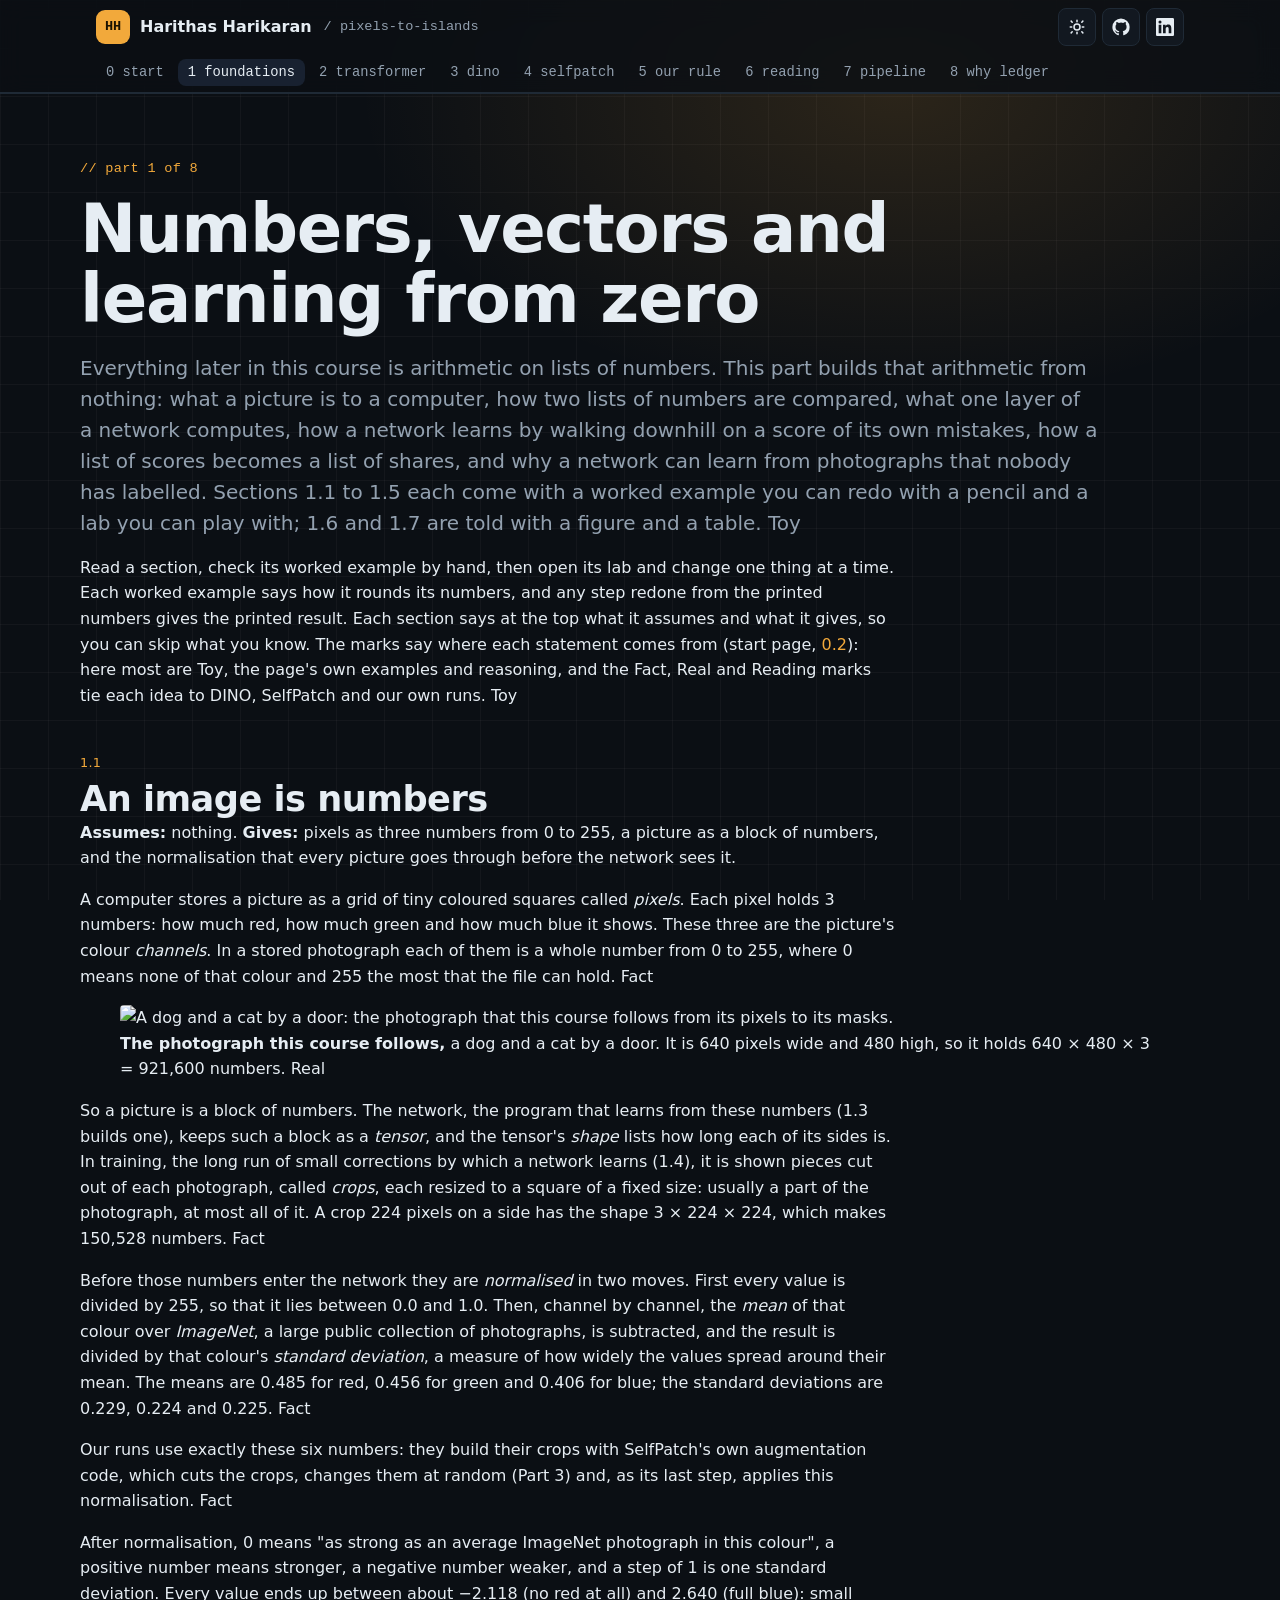
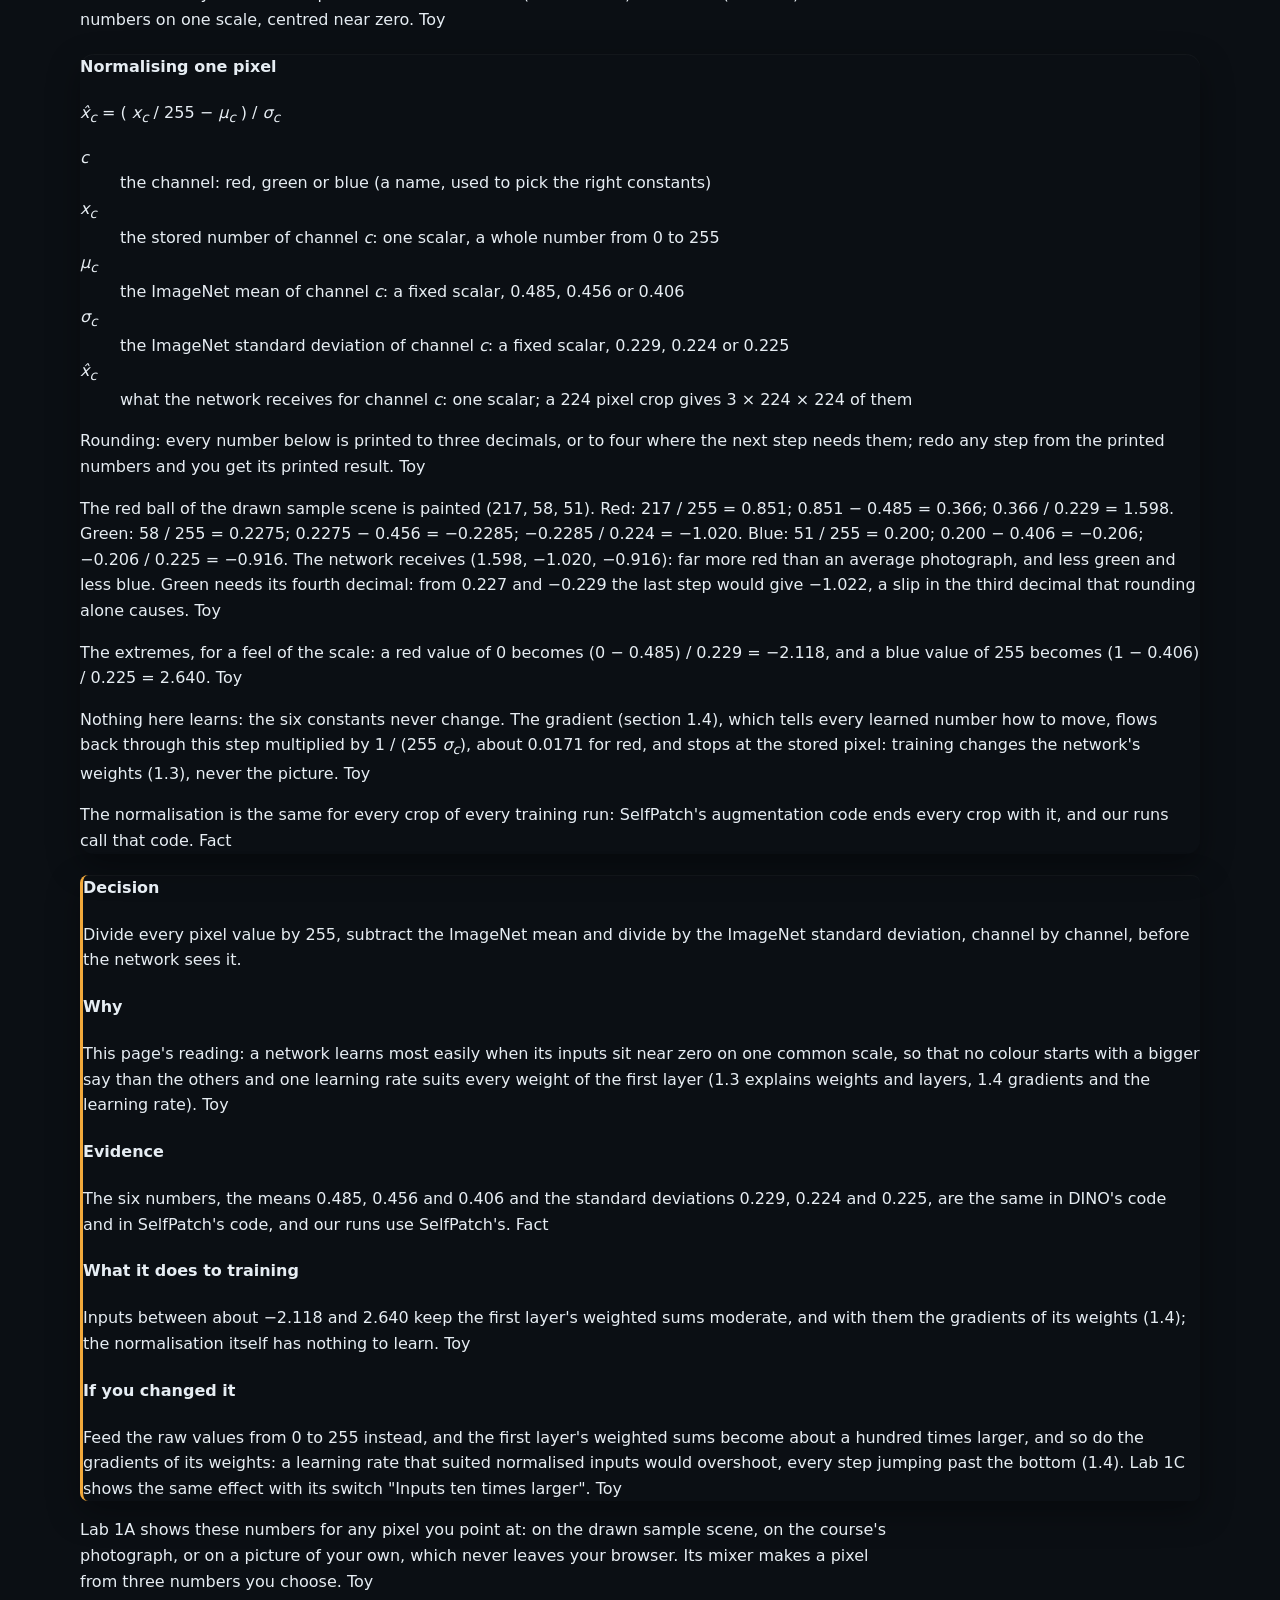
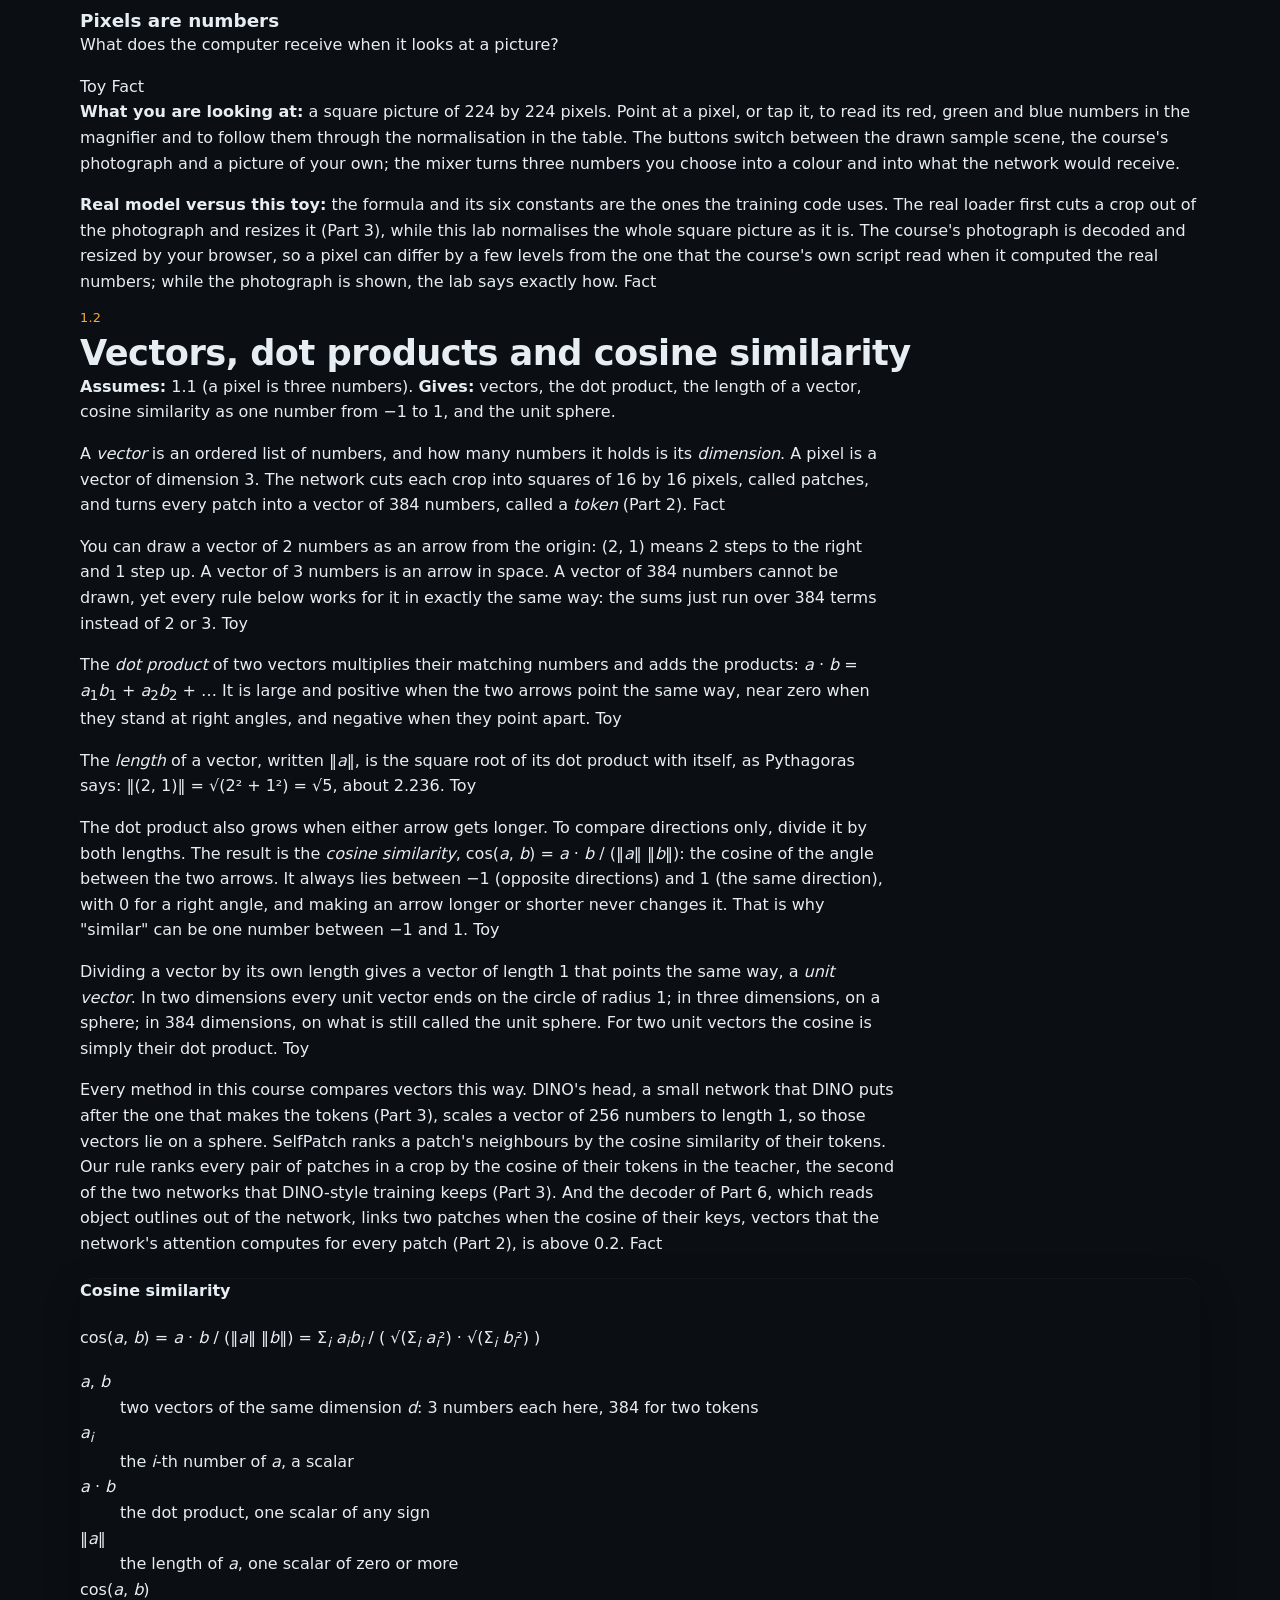
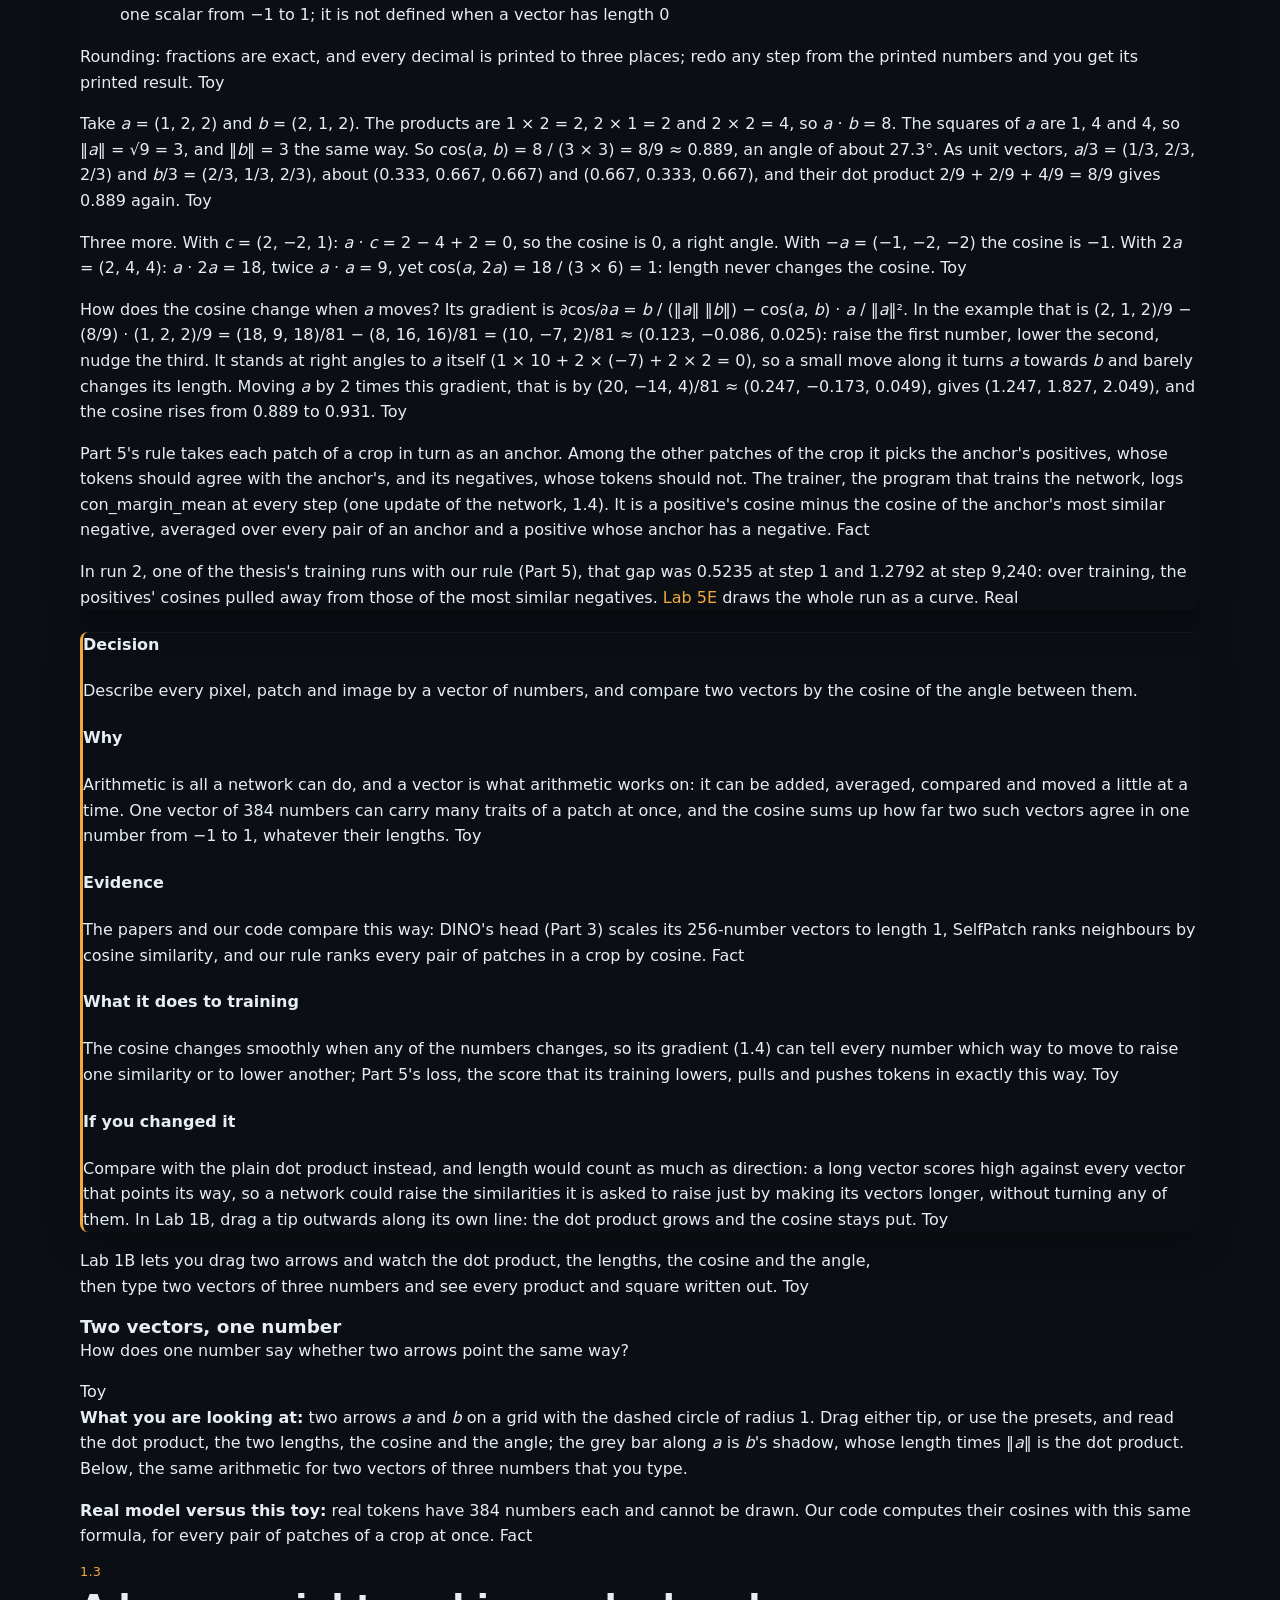
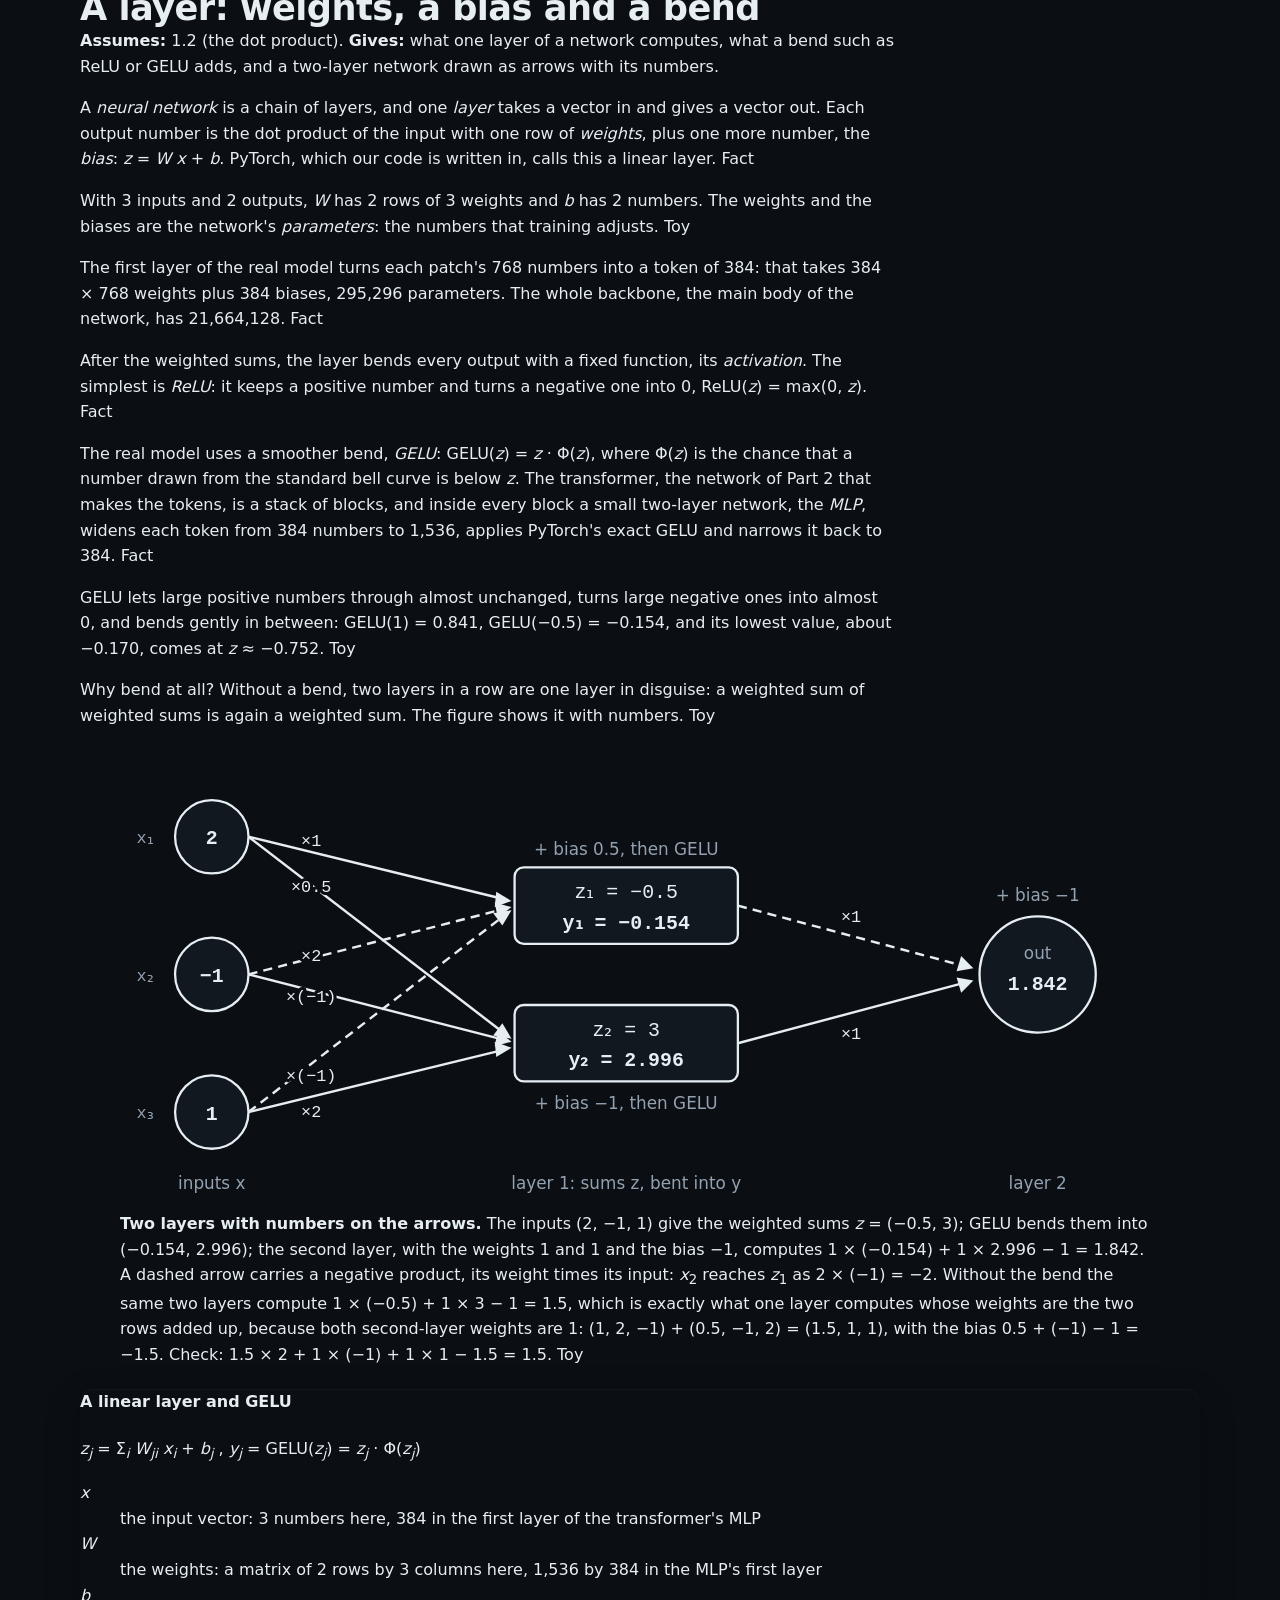
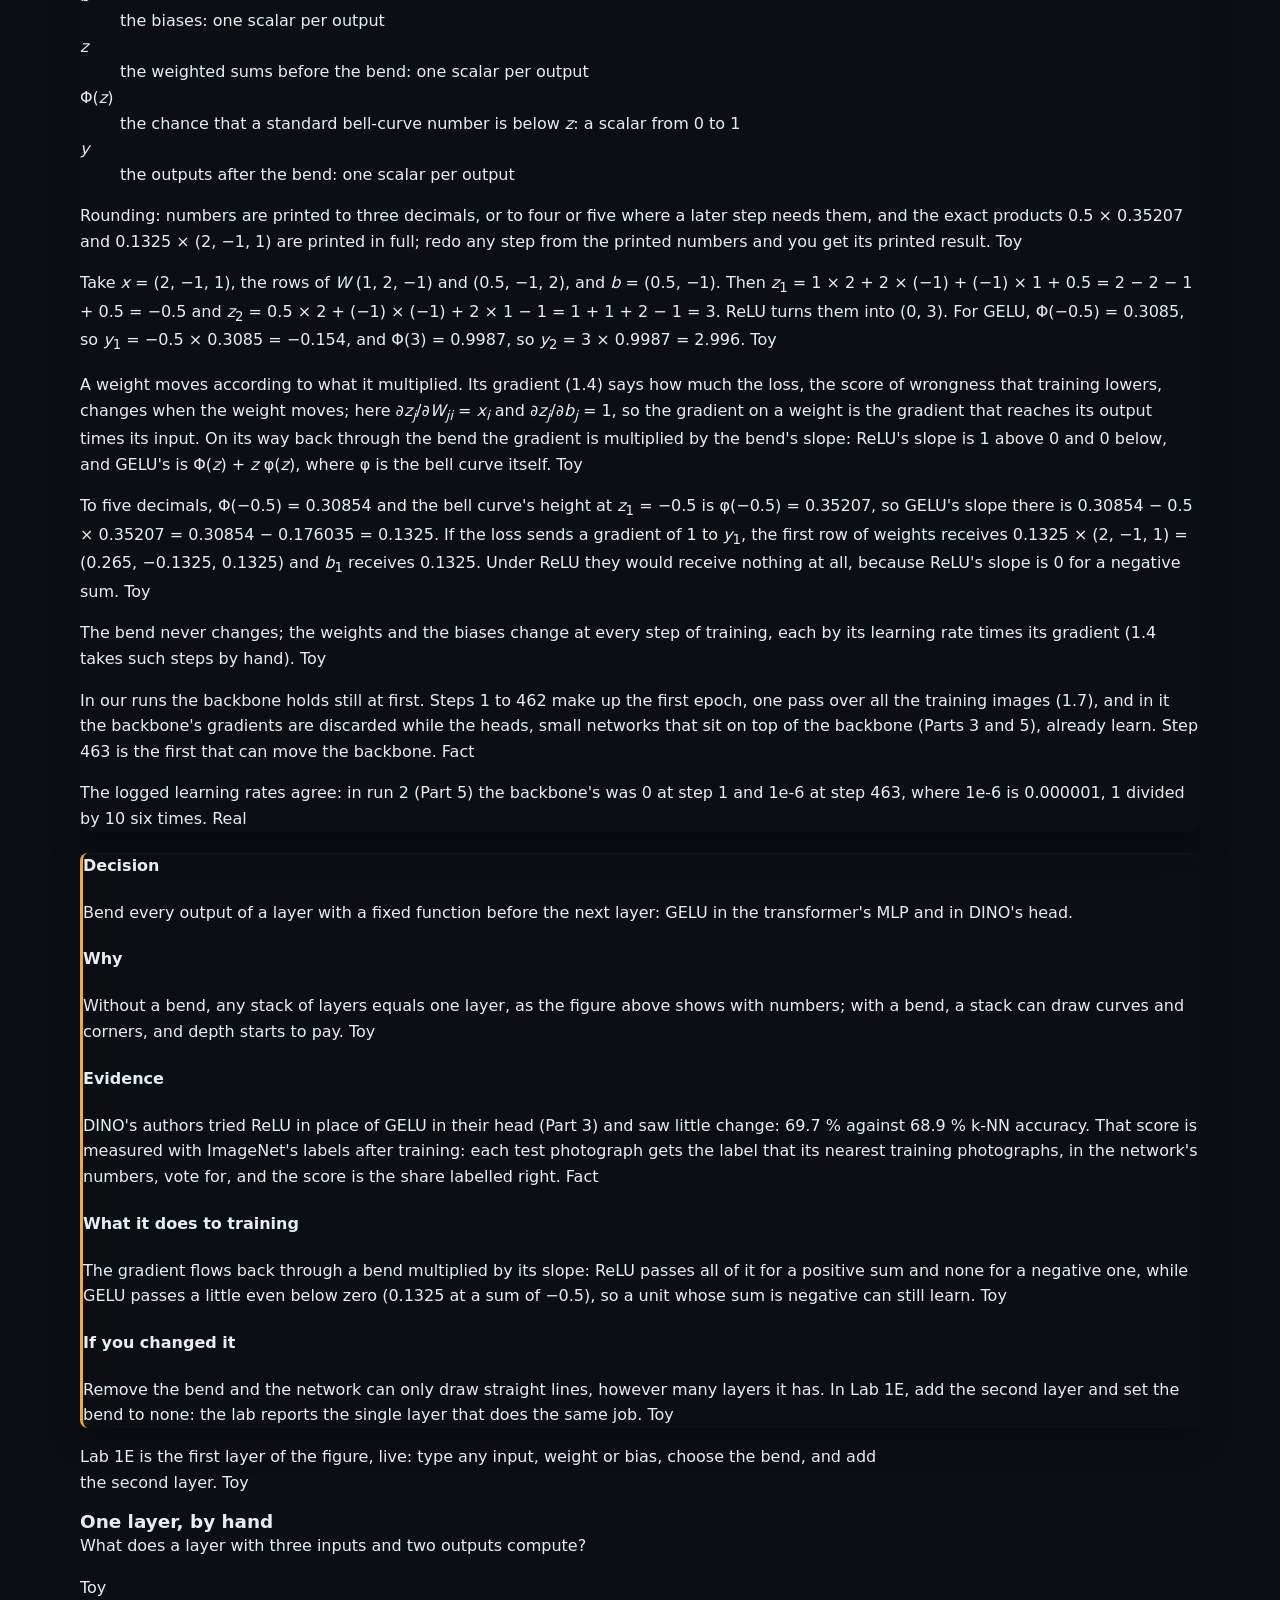
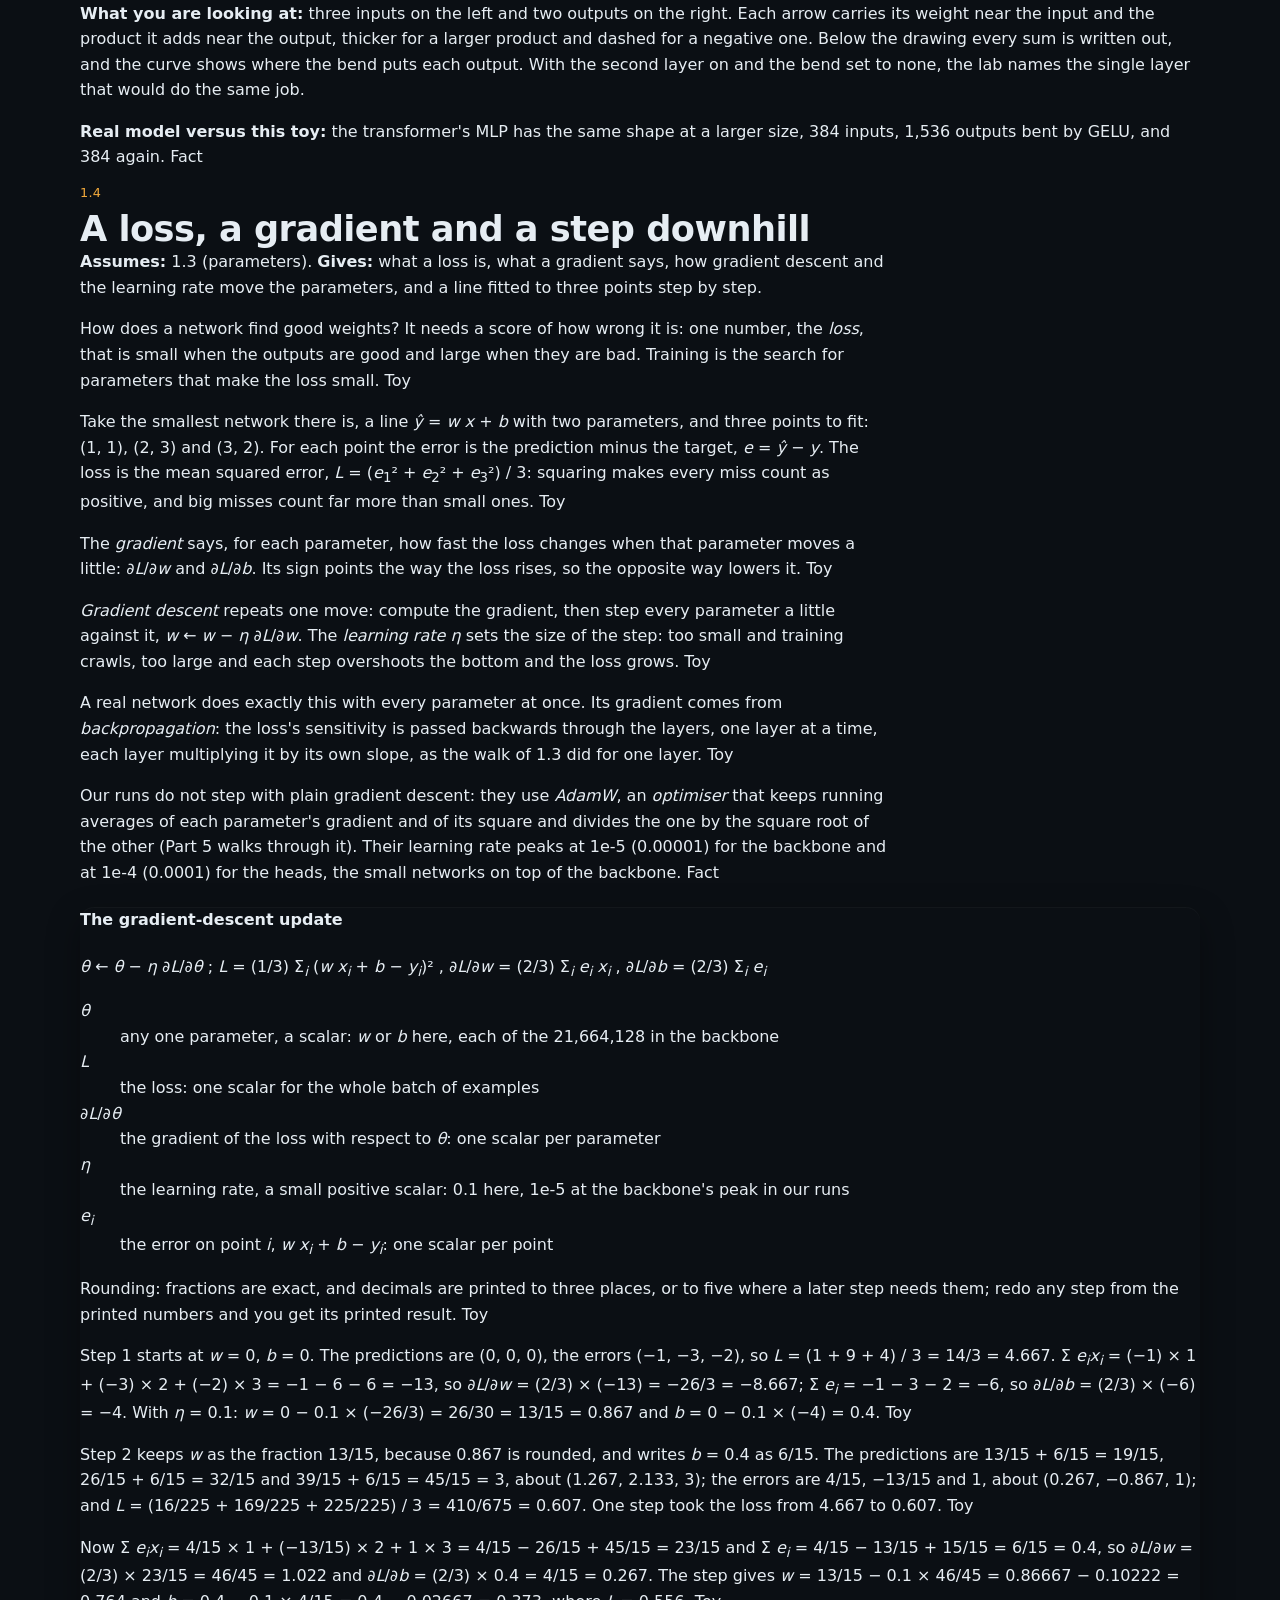
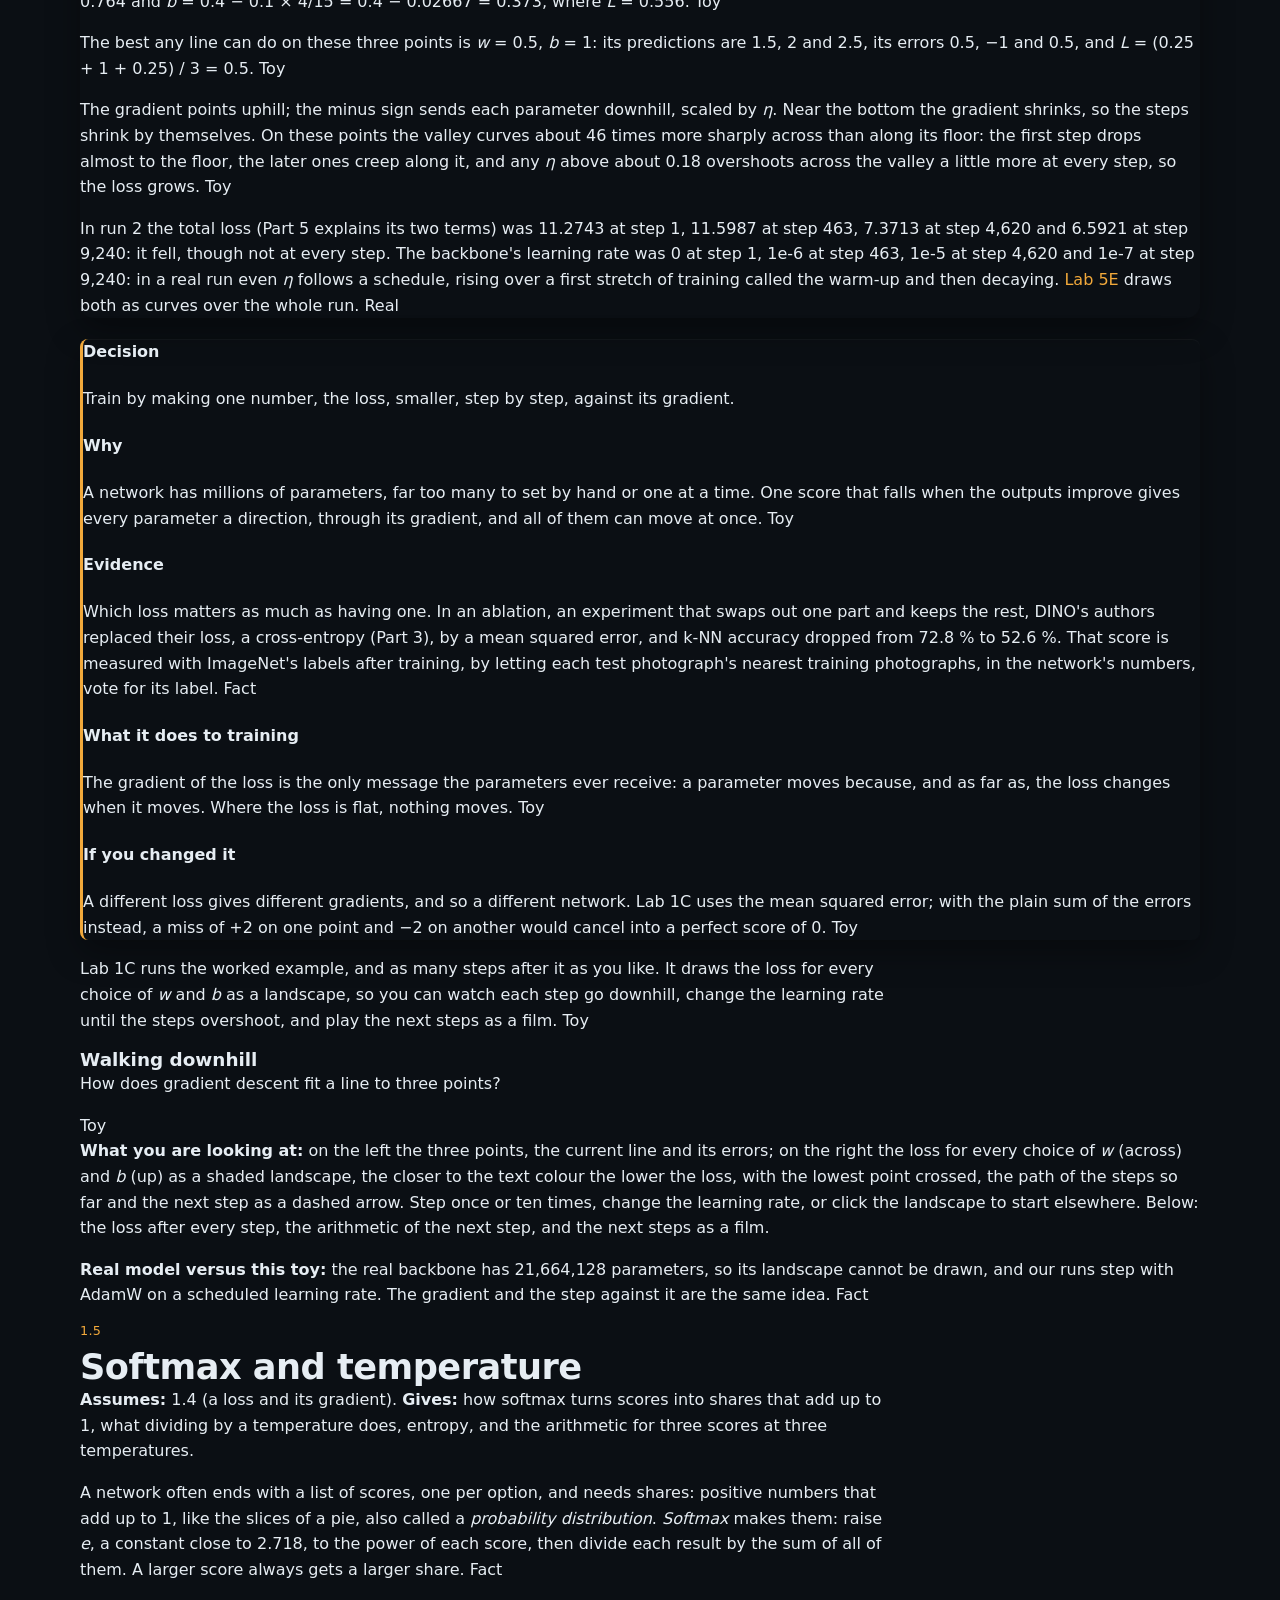
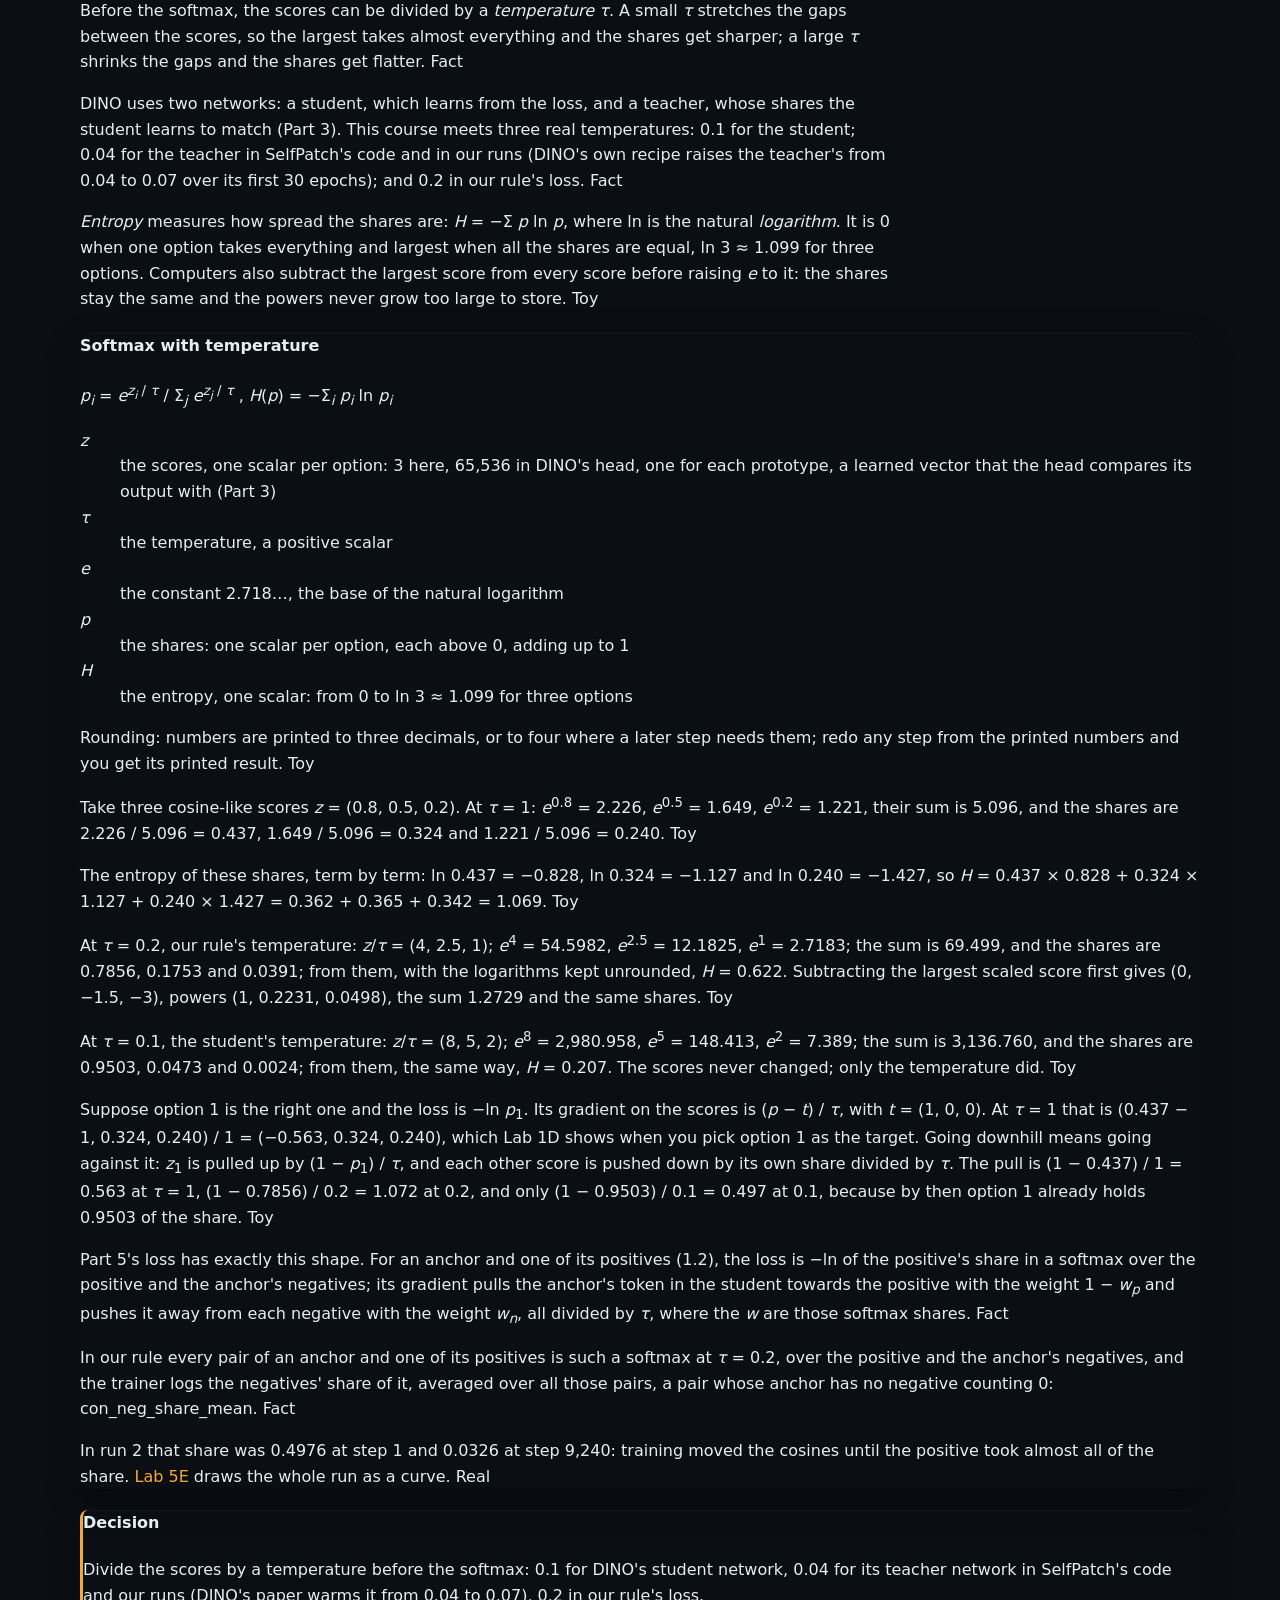
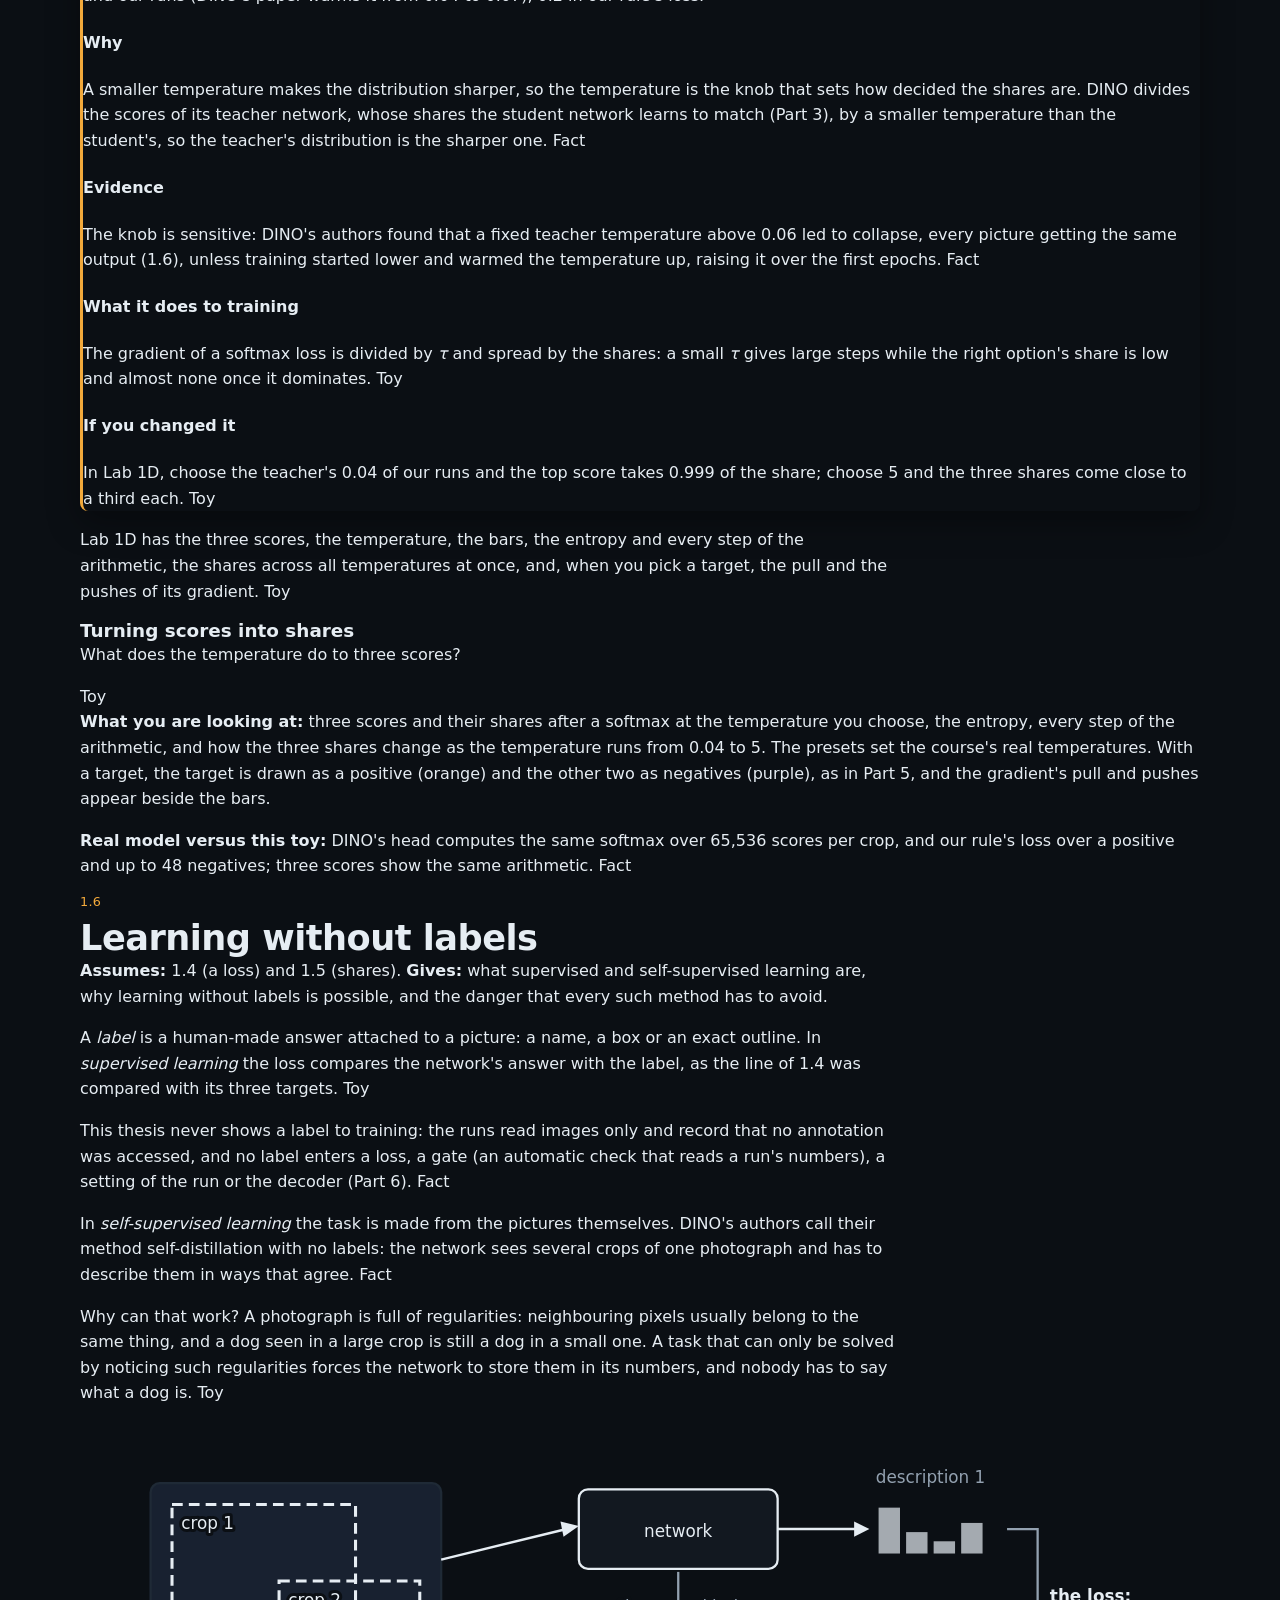
==== p1-foundations.html @ 41488046 "Restyle the course pages with the portfolio's header, footer, stylesheet and components" ====
<!doctype html>
<html lang="en">
<head>
  <meta charset="utf-8">
  <meta name="viewport" content="width=device-width, initial-scale=1, viewport-fit=cover">
  <title>Part 1: Foundations · Pixels to Islands</title>
  <meta name="description" content="Foundations: Everything later in this course is arithmetic on lists of numbers · Pixels to Islands, an interactive course by Harithas Harikaran">
  <link rel="canonical" href="https://harispaartan.github.io/pixels-to-islands/p1-foundations.html">
  <meta name="theme-color" content="#0B0F14">
  <meta property="og:type" content="article">
  <meta property="og:title" content="Part 1: Foundations · Pixels to Islands">
  <meta property="og:description" content="Foundations: Everything later in this course is arithmetic on lists of numbers · Pixels to Islands, an interactive course by Harithas Harikaran">
  <meta property="og:url" content="https://harispaartan.github.io/pixels-to-islands/p1-foundations.html">
  <meta property="og:image" content="https://harispaartan.github.io/pixels-to-islands/assets/og.png">
  <meta property="og:image:width" content="1200">
  <meta property="og:image:height" content="630">
  <meta name="twitter:card" content="summary_large_image">
  <link rel="icon" href="assets/favicon.svg" type="image/svg+xml">
  <link rel="preload" href="assets/fonts/space-grotesk-latin-wght-normal.woff2" as="font" type="font/woff2" crossorigin>
  <link rel="preload" href="assets/fonts/inter-latin-wght-normal.woff2" as="font" type="font/woff2" crossorigin>
  <link rel="stylesheet" href="assets/css/site.css">
  <link rel="stylesheet" href="assets/fonts.css">
  <link rel="stylesheet" href="assets/styles.css">
  <link rel="stylesheet" href="assets/bridge.css">
  <script>document.documentElement.classList.add('js');try{if(localStorage.getItem('hh-theme')==='light')document.documentElement.setAttribute('data-theme','light')}catch(e){}</script>
  <!-- Generated by tools/skin-explainer.py from the course build; the course content is edited in the build, not in this file. -->
</head>
<body>
<a class="skip" href="#top">Skip to content</a>

<header class="site-header topbar" id="topbar">
  <nav class="wrap nav" aria-label="Main">
    <a class="brand" href="https://harispaartan.github.io/"><span class="mark" aria-hidden="true">HH</span><span>Harithas Harikaran</span></a>
    <a class="crumb" href="index.html">/ pixels-to-islands</a>
    <button id="menu-toggle" class="icon-btn" type="button" aria-expanded="false" aria-controls="nav-links" aria-label="Open menu">
      <svg viewBox="0 0 24 24" fill="none" stroke="currentColor" stroke-width="2" stroke-linecap="round" aria-hidden="true"><path d="M4 7h16M4 12h16M4 17h16"/></svg>
    </button>
    <ul id="nav-links" class="nav-links">
      <li><a href="index.html">0 start</a></li>
      <li><a href="p1-foundations.html" aria-current="page">1 foundations</a></li>
      <li><a href="p2-vit.html">2 transformer</a></li>
      <li><a href="p3-dino.html">3 dino</a></li>
      <li><a href="p4-selfpatch.html">4 selfpatch</a></li>
      <li><a href="p5-rule.html">5 our rule</a></li>
      <li><a href="p6-reading.html">6 reading</a></li>
      <li><a href="p7-pipeline.html">7 pipeline</a></li>
      <li><a href="p8-ledger.html">8 why ledger</a></li>
    </ul>
    <div class="nav-actions">
      <button id="theme-toggle" class="icon-btn" type="button" aria-pressed="false" aria-label="Switch to light theme" title="Toggle theme">
        <svg viewBox="0 0 24 24" fill="none" stroke="currentColor" stroke-width="2" stroke-linecap="round" stroke-linejoin="round" aria-hidden="true"><path d="M12 3v2M12 19v2M4.2 4.2l1.4 1.4M18.4 18.4l1.4 1.4M3 12h2M19 12h2M4.2 19.8l1.4-1.4M18.4 5.6l1.4-1.4"/><circle cx="12" cy="12" r="4"/></svg>
      </button>
      <a class="icon-btn" href="https://github.com/HARISPAARTAN/pixels-to-islands" aria-label="Source on GitHub" title="Source on GitHub">
        <svg viewBox="0 0 24 24" fill="currentColor" aria-hidden="true"><path d="M12 .5A11.5 11.5 0 0 0 .5 12c0 5.08 3.29 9.39 7.86 10.91.58.1.79-.25.79-.56v-2c-3.2.7-3.87-1.37-3.87-1.37-.52-1.33-1.28-1.69-1.28-1.69-1.04-.71.08-.7.08-.7 1.15.08 1.76 1.19 1.76 1.19 1.03 1.76 2.69 1.25 3.35.96.1-.75.4-1.25.73-1.54-2.55-.29-5.24-1.28-5.24-5.69 0-1.26.45-2.29 1.19-3.09-.12-.29-.52-1.46.11-3.05 0 0 .97-.31 3.18 1.18a11 11 0 0 1 5.79 0c2.2-1.49 3.17-1.18 3.17-1.18.63 1.59.23 2.76.12 3.05.74.8 1.19 1.83 1.19 3.09 0 4.42-2.7 5.39-5.27 5.68.41.36.78 1.06.78 2.14v3.17c0 .31.21.67.8.56A11.5 11.5 0 0 0 23.5 12 11.5 11.5 0 0 0 12 .5z"/></svg>
      </a>
      <a class="icon-btn" href="https://www.linkedin.com/in/harikaran-harithas" aria-label="LinkedIn profile" title="LinkedIn">
        <svg viewBox="0 0 24 24" fill="currentColor" aria-hidden="true"><path d="M20.45 20.45h-3.55v-5.57c0-1.33-.03-3.04-1.85-3.04-1.85 0-2.14 1.45-2.14 2.94v5.67H9.36V9h3.41v1.56h.05c.47-.9 1.63-1.85 3.36-1.85 3.6 0 4.27 2.37 4.27 5.45v6.29zM5.34 7.43a2.06 2.06 0 1 1 0-4.12 2.06 2.06 0 0 1 0 4.12zM7.12 20.45H3.56V9h3.56v11.45zM22.22 0H1.77C.79 0 0 .77 0 1.73v20.54C0 23.23.79 24 1.77 24h20.45c.98 0 1.78-.77 1.78-1.73V1.73C24 .77 23.2 0 22.22 0z"/></svg>
      </a>
    </div>
  </nav>
  <div class="progress" aria-hidden="true"><span class="progress-bar"></span></div>
</header>

<main class="page p1" id="top" data-page="p1-foundations">
<!-- Part 1, "Numbers, vectors and learning from zero" (p1-foundations.html), written by Task 5 of the build plan
     docs/superpowers/plans/2026-10-13-explainer-v2-build.md from spec section 4 (Part 1), 5, 6 and 7. Every number of
     three or more digits comes from facts/course_facts.json, facts/bundle_facts.json or src/labs_defaults.json (the
     worked examples' numbers are the toy entries under the keys lab-1a-pixels to lab-1e-layer). Lab bodies stay empty:
     src/labs_p1.js fills them. Cross-part links point at pages, so that they hold while the other parts are written. -->
<style>
.p1 .p1-fig svg { width: 100%; height: auto; }
.p1 .p1-fig .f-ink { fill: var(--ink); }
.p1 .p1-fig .f-muted { fill: var(--muted); }
.p1 .p1-fig .f-mono { font-family: var(--font-mono); font-size: 13px; }
.p1 .p1-fig .f-small { font-size: 11px; }
.p1 .p1-fig .f-bold { font-weight: 700; }
.p1 .p1-fig .f-node { fill: var(--surface); stroke: var(--ink); stroke-width: 1.5; }
.p1 .p1-fig .f-edge { stroke: var(--ink); stroke-width: 1.6; fill: none; }
.p1 .p1-fig .f-edge-neg { stroke: var(--ink); stroke-width: 1.6; fill: none; stroke-dasharray: 6 4; }
.p1 .p1-fig .f-head { fill: var(--ink); }
.p1 .p1-fig .f-frame { fill: var(--sunken); stroke: var(--line); stroke-width: 1.5; }
.p1 .p1-fig .f-crop { fill: none; stroke: var(--ink); stroke-width: 2; stroke-dasharray: 7 4; }
.p1 .p1-fig .f-bar { fill: var(--ink); fill-opacity: .7; }
.p1 .p1-fig .f-rule { stroke: var(--muted); stroke-width: 1.5; fill: none; }
.p1 .p1-fig .f-lbl { paint-order: stroke; stroke: var(--paper); stroke-width: 4px; stroke-linejoin: round; }
.p1 .p1-photo img { border-radius: 4px; }
.p1 .p1-runs td:first-child { min-width: 14rem; }
.p1 .lab .p1-swatch { display: inline-block; flex: none; width: 2.4rem; height: 2.4rem; border: 1px solid var(--line); border-radius: 4px; }
.p1 .lab .p1-mix-row { display: flex; align-items: center; gap: 0.6rem; }
.p1 .lab .p1-mix-row .readout { margin: 0; }
.p1 .lab .p1-wide { display: grid; gap: 0.6rem; padding: 1rem 1.25rem 1.25rem; border-top: 1px solid var(--line); }
.p1 .lab .p1-wide-title { margin: 0; font-family: var(--font-mono); font-size: var(--step--2); font-weight: 600; letter-spacing: 0.1em; text-transform: uppercase; color: var(--muted); }
.p1 .lab .p1-arith { font-family: var(--font-mono); font-size: var(--step--1); }
.p1 .lab .p1-arith caption { font-family: var(--font-body); }
.p1 .lab .p1-arith input[type="number"] { width: 6ch; }
.p1 .lab .p1-steplines p { margin: 0; }
.p1 .lab .p1-aside { color: var(--muted); }
.p1 .lab .p1-cell-readout { flex: 1 1 16rem; min-width: 0; max-width: 26rem; }
.p1 .lab svg text.p1-ink { fill: var(--ink); }
.p1 .lab svg text.p1-bold { font-weight: 700; }
.p1 .lab svg text.p1-small { font-size: 10px; }
.p1 .lab svg .p1-dashed { stroke-dasharray: 6 4; }
.p1 .lab .p1-vec { cursor: crosshair; max-width: 320px; }
.p1 .lab .p1-vec .p1-circle { fill: none; stroke: var(--muted); stroke-width: 1.5; stroke-dasharray: 4 4; }
.p1 .lab .p1-vec .p1-arrow line { stroke: var(--ink); stroke-width: 2.5; }
.p1 .lab .p1-vec .p1-arrow polygon { fill: var(--ink); }
.p1 .lab .p1-vec .p1-handle { fill: var(--surface); stroke: var(--ink); stroke-width: 2; }
.p1 .lab .p1-vec .p1-handle.is-chosen { fill: var(--ink); }
.p1 .lab .p1-vec .p1-shadow { stroke: var(--muted); stroke-width: 5; stroke-linecap: round; stroke-opacity: 0.55; }
.p1 .lab .p1-vec .p1-dotted { stroke: var(--muted); stroke-width: 1.2; stroke-dasharray: 2 3; }
.p1 .lab .p1-vec .p1-arc { fill: none; stroke: var(--muted); stroke-width: 1.5; }
.p1 .lab .p1-meter .p1-meter-dot { fill: var(--ink); }
.p1 .lab .p1-meter .p1-ent-fill { fill: var(--muted); fill-opacity: 0.6; }
.p1 .lab .p1-data .p1-best-line,
.p1 .lab .p1-losses .p1-best-line { stroke: var(--muted); stroke-width: 1.5; stroke-dasharray: 5 4; }
.p1 .lab .p1-data .p1-fit-line { stroke: var(--ink); stroke-width: 2.5; }
.p1 .lab .p1-data .p1-error { stroke: var(--muted); stroke-width: 1.5; stroke-dasharray: 3 3; }
.p1 .lab .p1-data .p1-point { fill: var(--ink); }
.p1 .lab .p1-bars .p1-bar-1 { fill: var(--ink); }
.p1 .lab .p1-bars .p1-bar-2 { fill: var(--ink); fill-opacity: 0.6; }
.p1 .lab .p1-bars .p1-bar-3 { fill: var(--ink); fill-opacity: 0.32; }
.p1 .lab .p1-sweep { min-width: 420px; }
.p1 .lab .p1-sweep .p1-sweep-2 { stroke-dasharray: 7 4; }
.p1 .lab .p1-sweep .p1-sweep-3 { stroke-dasharray: 2 3; }
.p1 .lab .p1-sweep .p1-cursor { stroke: var(--ink); stroke-width: 1.5; stroke-dasharray: 3 3; }
.p1 .lab .p1-net { min-width: 520px; }
.p1 .lab .p1-net .p1-edge line { stroke: var(--ink); }
.p1 .lab .p1-net .p1-edge polygon { fill: var(--ink); }
.p1 .lab .p1-net .p1-zero line { stroke: var(--line); }
.p1 .lab .p1-net .p1-zero polygon { fill: var(--line); }
.p1 .lab .p1-net .p1-node { fill: var(--surface); stroke: var(--ink); stroke-width: 1.5; }
.p1 .lab .p1-net .p1-lbl { paint-order: stroke; stroke: var(--surface); stroke-width: 3px; stroke-linejoin: round; }
.p1 .lab .p1-curve .p1-chosen { stroke: var(--ink); stroke-width: 2.5; }
.p1 .lab .p1-curve .p1-faint { stroke: var(--control); stroke-width: 1.2; stroke-dasharray: 4 3; }
.p1 .lab .p1-inrow { display: flex; flex-wrap: wrap; align-items: center; gap: 0.35rem; }
.p1 .lab .p1-inrow-label { min-width: 3.4rem; font-family: var(--font-mono); font-size: var(--step--1); color: var(--muted); }
.p1 .lab .p1-inrow input[type="number"],
.p1 .lab .p1-vrow input[type="number"] { width: 5ch; }
.p1 .lab .p1-vrow { display: flex; flex-wrap: wrap; align-items: center; gap: 0.4rem; }
.p1 .lab .p1-sums p { margin: 0 0 0.3rem; }
.p1 .lab .p1-collapsed { color: var(--ink); font-family: var(--font-body); }
</style>

<section class="part" id="part-1">
  <header class="part-head">
    <p class="eyebrow">// part 1 of 8</p>
    <p class="part-kicker">Part 1</p>
    <h1 class="part-title">Numbers, vectors and learning from zero</h1>
    <p class="part-intro lead">Everything later in this course is arithmetic on lists of numbers. This part builds that arithmetic from nothing: what a picture is to a computer, how two lists of numbers are compared, what one layer of a network computes, how a network learns by walking downhill on a score of its own mistakes, how a list of scores becomes a list of shares, and why a network can learn from photographs that nobody has labelled. Sections 1.1 to 1.5 each come with a worked example you can redo with a pencil and a lab you can play with; 1.6 and 1.7 are told with a figure and a table. <span class="mark mark-toy">Toy</span></p>
    <p>Read a section, check its worked example by hand, then open its lab and change one thing at a time. Each worked example says how it rounds its numbers, and any step redone from the printed numbers gives the printed result. Each section says at the top what it assumes and what it gives, so you can skip what you know. The marks say where each statement comes from (start page, <a href="index.html#s0-2">0.2</a>): here most are Toy, the page's own examples and reasoning, and the Fact, Real and Reading marks tie each idea to DINO, SelfPatch and our own runs. <span class="mark mark-toy">Toy</span></p>
  </header>

  <section class="sec" id="s1-1">
    <h2 class="sec-title"><span class="sec-num">1.1</span> An image is numbers</h2>
    <p class="sec-meta"><strong>Assumes:</strong> nothing. <strong>Gives:</strong> pixels as three numbers from 0 to 255, a picture as a block of numbers, and the normalisation that every picture goes through before the network sees it.</p>
    <p>A computer stores a picture as a grid of tiny coloured squares called <dfn data-term="pixel">pixels</dfn>. Each pixel holds 3 numbers: how much red, how much green and how much blue it shows. These three are the picture's colour <dfn data-term="channel">channels</dfn>. In a stored photograph each of them is a whole number from 0 to 255, where 0 means none of that colour and 255 the most that the file can hold. <span class="mark mark-fact" data-source="[torchvision docs]">Fact</span></p>
    <figure class="p1-photo">
      <img src="data/images/000000114269.jpg" alt="A dog and a cat by a door: the photograph that this course follows from its pixels to its masks." width="640" height="480" loading="lazy">
      <figcaption><strong>The photograph this course follows,</strong> a dog and a cat by a door. It is 640 pixels wide and 480 high, so it holds 640 × 480 × 3 = 921,600 numbers. <span class="mark mark-real" data-bundle="images.json#images">Real</span></figcaption>
    </figure>
    <p>So a picture is a block of numbers. The network, the program that learns from these numbers (1.3 builds one), keeps such a block as a <dfn data-term="tensor">tensor</dfn>, and the tensor's <dfn data-term="shape">shape</dfn> lists how long each of its sides is. In training, the long run of small corrections by which a network learns (1.4), it is shown pieces cut out of each photograph, called <dfn data-term="crop">crops</dfn>, each resized to a square of a fixed size: usually a part of the photograph, at most all of it. A crop 224 pixels on a side has the shape 3 × 224 × 224, which makes 150,528 numbers. <span class="mark mark-fact" data-source="[our architecture doc §3.1; DINO §3.1]; [our architecture doc §2.5]; [our architecture doc §3.1]; [arithmetic]">Fact</span></p>
    <p>Before those numbers enter the network they are <dfn data-term="normalisation">normalised</dfn> in two moves. First every value is divided by 255, so that it lies between 0.0 and 1.0. Then, channel by channel, the <dfn data-term="mean">mean</dfn> of that colour over <dfn data-term="imagenet">ImageNet</dfn>, a large public collection of photographs, is subtracted, and the result is divided by that colour's <dfn data-term="standard deviation">standard deviation</dfn>, a measure of how widely the values spread around their mean. The means are 0.485 for red, 0.456 for green and 0.406 for blue; the standard deviations are 0.229, 0.224 and 0.225. <span class="mark mark-fact" data-source="[torchvision docs]; [official code: main_selfpatch.py]">Fact</span></p>
    <p>Our runs use exactly these six numbers: they build their crops with SelfPatch's own augmentation code, which cuts the crops, changes them at random (Part 3) and, as its last step, applies this normalisation. <span class="mark mark-fact" data-source="[code: cluster/train.py:1256]">Fact</span></p>
    <p>After normalisation, 0 means "as strong as an average ImageNet photograph in this colour", a positive number means stronger, a negative number weaker, and a step of 1 is one standard deviation. Every value ends up between about −2.118 (no red at all) and 2.640 (full blue): small numbers on one scale, centred near zero. <span class="mark mark-toy">Toy</span></p>

    <section class="walk" data-walk="p1-pixel-normalisation" id="walk-p1-pixel-normalisation">
      <h4>Normalising one pixel</h4>
      <div class="walk-formula"><span class="formula"><var>x̂</var><sub><var>c</var></sub> = ( <var>x</var><sub><var>c</var></sub> / 255 − <var>μ</var><sub><var>c</var></sub> ) / <var>σ</var><sub><var>c</var></sub></span></div>
      <dl class="walk-symbols">
        <dt><var>c</var></dt><dd>the channel: red, green or blue (a name, used to pick the right constants)</dd>
        <dt><var>x</var><sub><var>c</var></sub></dt><dd>the stored number of channel <var>c</var>: one scalar, a whole number from 0 to 255</dd>
        <dt><var>μ</var><sub><var>c</var></sub></dt><dd>the ImageNet mean of channel <var>c</var>: a fixed scalar, 0.485, 0.456 or 0.406</dd>
        <dt><var>σ</var><sub><var>c</var></sub></dt><dd>the ImageNet standard deviation of channel <var>c</var>: a fixed scalar, 0.229, 0.224 or 0.225</dd>
        <dt><var>x̂</var><sub><var>c</var></sub></dt><dd>what the network receives for channel <var>c</var>: one scalar; a 224 pixel crop gives 3 × 224 × 224 of them</dd>
      </dl>
      <div class="walk-example">
        <p>Rounding: every number below is printed to three decimals, or to four where the next step needs them; redo any step from the printed numbers and you get its printed result. <span class="mark mark-toy">Toy</span></p>
        <p>The red ball of the drawn sample scene is painted (217, 58, 51). Red: 217 / 255 = 0.851; 0.851 − 0.485 = 0.366; 0.366 / 0.229 = 1.598. Green: 58 / 255 = 0.2275; 0.2275 − 0.456 = −0.2285; −0.2285 / 0.224 = −1.020. Blue: 51 / 255 = 0.200; 0.200 − 0.406 = −0.206; −0.206 / 0.225 = −0.916. The network receives (1.598, −1.020, −0.916): far more red than an average photograph, and less green and less blue. Green needs its fourth decimal: from 0.227 and −0.229 the last step would give −1.022, a slip in the third decimal that rounding alone causes. <span class="mark mark-toy">Toy</span></p>
        <p>The extremes, for a feel of the scale: a red value of 0 becomes (0 − 0.485) / 0.229 = −2.118, and a blue value of 255 becomes (1 − 0.406) / 0.225 = 2.640. <span class="mark mark-toy">Toy</span></p>
      </div>
      <div class="walk-gradient">
        <p>Nothing here learns: the six constants never change. The gradient (section 1.4), which tells every learned number how to move, flows back through this step multiplied by 1 / (255 <var>σ</var><sub><var>c</var></sub>), about 0.0171 for red, and stops at the stored pixel: training changes the network's weights (1.3), never the picture. <span class="mark mark-toy">Toy</span></p>
      </div>
      <div class="walk-training">
        <p>The normalisation is the same for every crop of every training run: SelfPatch's augmentation code ends every crop with it, and our runs call that code. <span class="mark mark-fact" data-source="[code: cluster/train.py:1256]; [official code: main_selfpatch.py]">Fact</span></p>
      </div>
    </section>

    <aside class="why" data-why="p1-normalise" id="why-p1-normalise">
      <h4>Decision</h4><p class="why-decision">Divide every pixel value by 255, subtract the ImageNet mean and divide by the ImageNet standard deviation, channel by channel, before the network sees it.</p>
      <h4>Why</h4><p class="why-why">This page's reading: a network learns most easily when its inputs sit near zero on one common scale, so that no colour starts with a bigger say than the others and one learning rate suits every weight of the first layer (1.3 explains weights and layers, 1.4 gradients and the learning rate). <span class="mark mark-toy">Toy</span></p>
      <h4>Evidence</h4><p class="why-evidence">The six numbers, the means 0.485, 0.456 and 0.406 and the standard deviations 0.229, 0.224 and 0.225, are the same in DINO's code and in SelfPatch's code, and our runs use SelfPatch's. <span class="mark mark-fact" data-source="[official code: main_selfpatch.py]; [code: cluster/train.py:1256]">Fact</span></p>
      <h4>What it does to training</h4><p class="why-training">Inputs between about −2.118 and 2.640 keep the first layer's weighted sums moderate, and with them the gradients of its weights (1.4); the normalisation itself has nothing to learn. <span class="mark mark-toy">Toy</span></p>
      <h4>If you changed it</h4><p class="why-change">Feed the raw values from 0 to 255 instead, and the first layer's weighted sums become about a hundred times larger, and so do the gradients of its weights: a learning rate that suited normalised inputs would overshoot, every step jumping past the bottom (1.4). Lab 1C shows the same effect with its switch "Inputs ten times larger". <span class="mark mark-toy">Toy</span></p>
    </aside>

    <p>Lab 1A shows these numbers for any pixel you point at: on the drawn sample scene, on the course's photograph, or on a picture of your own, which never leaves your browser. Its mixer makes a pixel from three numbers you choose. <span class="mark mark-toy">Toy</span></p>

    <section class="lab" data-lab="lab-1a-pixels" id="lab-1a-pixels" aria-labelledby="lab-1a-pixels-name">
      <header>
        <h3 class="lab-name" id="lab-1a-pixels-name">Pixels are numbers</h3>
        <p class="lab-question">What does the computer receive when it looks at a picture?</p>
        <span class="mark mark-toy">Toy</span>
        <span class="mark mark-fact" data-source="[torchvision docs]; [official code: main_selfpatch.py]">Fact</span>
      </header>
      <div class="lab-body"></div>
      <p class="lab-caption"><strong>What you are looking at:</strong> a square picture of 224 by 224 pixels. Point at a pixel, or tap it, to read its red, green and blue numbers in the magnifier and to follow them through the normalisation in the table. The buttons switch between the drawn sample scene, the course's photograph and a picture of your own; the mixer turns three numbers you choose into a colour and into what the network would receive.</p>
      <p class="lab-note"><strong>Real model versus this toy:</strong> the formula and its six constants are the ones the training code uses. The real loader first cuts a crop out of the photograph and resizes it (Part 3), while this lab normalises the whole square picture as it is. The course's photograph is decoded and resized by your browser, so a pixel can differ by a few levels from the one that the course's own script read when it computed the real numbers; while the photograph is shown, the lab says exactly how. <span class="mark mark-fact" data-source="[code: cluster/train.py:1256]; [official code: main_selfpatch.py]; [course code: src/core.js, Core.image.note]">Fact</span></p>
    </section>
  </section>

  <section class="sec" id="s1-2">
    <h2 class="sec-title"><span class="sec-num">1.2</span> Vectors, dot products and cosine similarity</h2>
    <p class="sec-meta"><strong>Assumes:</strong> 1.1 (a pixel is three numbers). <strong>Gives:</strong> vectors, the dot product, the length of a vector, cosine similarity as one number from −1 to 1, and the unit sphere.</p>
    <p>A <dfn data-term="vector">vector</dfn> is an ordered list of numbers, and how many numbers it holds is its <dfn data-term="dimension">dimension</dfn>. A pixel is a vector of dimension 3. The network cuts each crop into squares of 16 by 16 pixels, called patches, and turns every patch into a vector of 384 numbers, called a <dfn data-term="token">token</dfn> (Part 2). <span class="mark mark-fact" data-source="[DINO §3.2]; [our architecture doc §2.5]">Fact</span></p>
    <p>You can draw a vector of 2 numbers as an arrow from the origin: (2, 1) means 2 steps to the right and 1 step up. A vector of 3 numbers is an arrow in space. A vector of 384 numbers cannot be drawn, yet every rule below works for it in exactly the same way: the sums just run over 384 terms instead of 2 or 3. <span class="mark mark-toy">Toy</span></p>
    <p>The <dfn data-term="dot product">dot product</dfn> of two vectors multiplies their matching numbers and adds the products: <span class="formula"><var>a</var> · <var>b</var> = <var>a</var><sub>1</sub><var>b</var><sub>1</sub> + <var>a</var><sub>2</sub><var>b</var><sub>2</sub> + …</span> It is large and positive when the two arrows point the same way, near zero when they stand at right angles, and negative when they point apart. <span class="mark mark-toy">Toy</span></p>
    <p>The <dfn data-term="length">length</dfn> of a vector, written ‖<var>a</var>‖, is the square root of its dot product with itself, as Pythagoras says: ‖(2, 1)‖ = √(2² + 1²) = √5, about 2.236. <span class="mark mark-toy">Toy</span></p>
    <p>The dot product also grows when either arrow gets longer. To compare directions only, divide it by both lengths. The result is the <dfn data-term="cosine similarity">cosine similarity</dfn>, <span class="formula">cos(<var>a</var>, <var>b</var>) = <var>a</var> · <var>b</var> / (‖<var>a</var>‖ ‖<var>b</var>‖)</span>: the cosine of the angle between the two arrows. It always lies between −1 (opposite directions) and 1 (the same direction), with 0 for a right angle, and making an arrow longer or shorter never changes it. That is why "similar" can be one number between −1 and 1. <span class="mark mark-toy">Toy</span></p>
    <p>Dividing a vector by its own length gives a vector of length 1 that points the same way, a <dfn data-term="unit vector">unit vector</dfn>. In two dimensions every unit vector ends on the circle of radius 1; in three dimensions, on a sphere; in 384 dimensions, on what is still called the unit sphere. For two unit vectors the cosine is simply their dot product. <span class="mark mark-toy">Toy</span></p>
    <p>Every method in this course compares vectors this way. DINO's head, a small network that DINO puts after the one that makes the tokens (Part 3), scales a vector of 256 numbers to length 1, so those vectors lie on a sphere. SelfPatch ranks a patch's neighbours by the cosine similarity of their tokens. Our rule ranks every pair of patches in a crop by the cosine of their tokens in the teacher, the second of the two networks that DINO-style training keeps (Part 3). And the decoder of Part 6, which reads object outlines out of the network, links two patches when the cosine of their keys, vectors that the network's attention computes for every patch (Part 2), is above 0.2. <span class="mark mark-fact" data-source="[DINO §3.1]; [DINO supp. App. C]; [SelfPatch §2.2]; [protocol 2026-10-08 §3.2]; [code: src/decoder_v2.py:100]">Fact</span></p>

    <section class="walk" data-walk="p1-cosine-similarity" id="walk-p1-cosine-similarity">
      <h4>Cosine similarity</h4>
      <div class="walk-formula"><span class="formula">cos(<var>a</var>, <var>b</var>) = <var>a</var> · <var>b</var> / (‖<var>a</var>‖ ‖<var>b</var>‖) = Σ<sub><var>i</var></sub> <var>a</var><sub><var>i</var></sub><var>b</var><sub><var>i</var></sub> / ( √(Σ<sub><var>i</var></sub> <var>a</var><sub><var>i</var></sub>²) · √(Σ<sub><var>i</var></sub> <var>b</var><sub><var>i</var></sub>²) )</span></div>
      <dl class="walk-symbols">
        <dt><var>a</var>, <var>b</var></dt><dd>two vectors of the same dimension <var>d</var>: 3 numbers each here, 384 for two tokens</dd>
        <dt><var>a</var><sub><var>i</var></sub></dt><dd>the <var>i</var>-th number of <var>a</var>, a scalar</dd>
        <dt><var>a</var> · <var>b</var></dt><dd>the dot product, one scalar of any sign</dd>
        <dt>‖<var>a</var>‖</dt><dd>the length of <var>a</var>, one scalar of zero or more</dd>
        <dt>cos(<var>a</var>, <var>b</var>)</dt><dd>one scalar from −1 to 1; it is not defined when a vector has length 0</dd>
      </dl>
      <div class="walk-example">
        <p>Rounding: fractions are exact, and every decimal is printed to three places; redo any step from the printed numbers and you get its printed result. <span class="mark mark-toy">Toy</span></p>
        <p>Take <var>a</var> = (1, 2, 2) and <var>b</var> = (2, 1, 2). The products are 1 × 2 = 2, 2 × 1 = 2 and 2 × 2 = 4, so <var>a</var> · <var>b</var> = 8. The squares of <var>a</var> are 1, 4 and 4, so ‖<var>a</var>‖ = √9 = 3, and ‖<var>b</var>‖ = 3 the same way. So cos(<var>a</var>, <var>b</var>) = 8 / (3 × 3) = 8/9 ≈ 0.889, an angle of about 27.3°. As unit vectors, <var>a</var>/3 = (1/3, 2/3, 2/3) and <var>b</var>/3 = (2/3, 1/3, 2/3), about (0.333, 0.667, 0.667) and (0.667, 0.333, 0.667), and their dot product 2/9 + 2/9 + 4/9 = 8/9 gives 0.889 again. <span class="mark mark-toy">Toy</span></p>
        <p>Three more. With <var>c</var> = (2, −2, 1): <var>a</var> · <var>c</var> = 2 − 4 + 2 = 0, so the cosine is 0, a right angle. With −<var>a</var> = (−1, −2, −2) the cosine is −1. With 2<var>a</var> = (2, 4, 4): <var>a</var> · 2<var>a</var> = 18, twice <var>a</var> · <var>a</var> = 9, yet cos(<var>a</var>, 2<var>a</var>) = 18 / (3 × 6) = 1: length never changes the cosine. <span class="mark mark-toy">Toy</span></p>
      </div>
      <div class="walk-gradient">
        <p>How does the cosine change when <var>a</var> moves? Its gradient is ∂cos/∂<var>a</var> = <var>b</var> / (‖<var>a</var>‖ ‖<var>b</var>‖) − cos(<var>a</var>, <var>b</var>) · <var>a</var> / ‖<var>a</var>‖². In the example that is (2, 1, 2)/9 − (8/9) · (1, 2, 2)/9 = (18, 9, 18)/81 − (8, 16, 16)/81 = (10, −7, 2)/81 ≈ (0.123, −0.086, 0.025): raise the first number, lower the second, nudge the third. It stands at right angles to <var>a</var> itself (1 × 10 + 2 × (−7) + 2 × 2 = 0), so a small move along it turns <var>a</var> towards <var>b</var> and barely changes its length. Moving <var>a</var> by 2 times this gradient, that is by (20, −14, 4)/81 ≈ (0.247, −0.173, 0.049), gives (1.247, 1.827, 2.049), and the cosine rises from 0.889 to 0.931. <span class="mark mark-toy">Toy</span></p>
      </div>
      <div class="walk-training">
        <p>Part 5's rule takes each patch of a crop in turn as an anchor. Among the other patches of the crop it picks the anchor's positives, whose tokens should agree with the anchor's, and its negatives, whose tokens should not. The trainer, the program that trains the network, logs con_margin_mean at every step (one update of the network, 1.4). It is a positive's cosine minus the cosine of the anchor's most similar negative, averaged over every pair of an anchor and a positive whose anchor has a negative. <span class="mark mark-fact" data-source="[protocol 2026-10-08 §3.2]; [protocol 2026-10-08 §3.3]">Fact</span></p>
        <p>In run 2, one of the thesis's training runs with our rule (Part 5), that gap was 0.5235 at step 1 and 1.2792 at step 9,240: over training, the positives' cosines pulled away from those of the most similar negatives. <a href="p5-rule.html#lab-5e-telemetry">Lab 5E</a> draws the whole run as a curve. <span class="mark mark-real" data-bundle="telemetry.json#runs">Real</span></p>
      </div>
    </section>

    <aside class="why" data-why="p1-vectors" id="why-p1-vectors">
      <h4>Decision</h4><p class="why-decision">Describe every pixel, patch and image by a vector of numbers, and compare two vectors by the cosine of the angle between them.</p>
      <h4>Why</h4><p class="why-why">Arithmetic is all a network can do, and a vector is what arithmetic works on: it can be added, averaged, compared and moved a little at a time. One vector of 384 numbers can carry many traits of a patch at once, and the cosine sums up how far two such vectors agree in one number from −1 to 1, whatever their lengths. <span class="mark mark-toy">Toy</span></p>
      <h4>Evidence</h4><p class="why-evidence">The papers and our code compare this way: DINO's head (Part 3) scales its 256-number vectors to length 1, SelfPatch ranks neighbours by cosine similarity, and our rule ranks every pair of patches in a crop by cosine. <span class="mark mark-fact" data-source="[DINO §3.1]; [DINO supp. App. C]; [SelfPatch §2.2]; [protocol 2026-10-08 §3.2]">Fact</span></p>
      <h4>What it does to training</h4><p class="why-training">The cosine changes smoothly when any of the numbers changes, so its gradient (1.4) can tell every number which way to move to raise one similarity or to lower another; Part 5's loss, the score that its training lowers, pulls and pushes tokens in exactly this way. <span class="mark mark-toy">Toy</span></p>
      <h4>If you changed it</h4><p class="why-change">Compare with the plain dot product instead, and length would count as much as direction: a long vector scores high against every vector that points its way, so a network could raise the similarities it is asked to raise just by making its vectors longer, without turning any of them. In Lab 1B, drag a tip outwards along its own line: the dot product grows and the cosine stays put. <span class="mark mark-toy">Toy</span></p>
    </aside>

    <p>Lab 1B lets you drag two arrows and watch the dot product, the lengths, the cosine and the angle, then type two vectors of three numbers and see every product and square written out. <span class="mark mark-toy">Toy</span></p>

    <section class="lab" data-lab="lab-1b-cosine" id="lab-1b-cosine" aria-labelledby="lab-1b-cosine-name">
      <header>
        <h3 class="lab-name" id="lab-1b-cosine-name">Two vectors, one number</h3>
        <p class="lab-question">How does one number say whether two arrows point the same way?</p>
        <span class="mark mark-toy">Toy</span>
      </header>
      <div class="lab-body"></div>
      <p class="lab-caption"><strong>What you are looking at:</strong> two arrows <var>a</var> and <var>b</var> on a grid with the dashed circle of radius 1. Drag either tip, or use the presets, and read the dot product, the two lengths, the cosine and the angle; the grey bar along <var>a</var> is <var>b</var>'s shadow, whose length times ‖<var>a</var>‖ is the dot product. Below, the same arithmetic for two vectors of three numbers that you type.</p>
      <p class="lab-note"><strong>Real model versus this toy:</strong> real tokens have 384 numbers each and cannot be drawn. Our code computes their cosines with this same formula, for every pair of patches of a crop at once. <span class="mark mark-fact" data-source="[code: cluster/contrastive.py:124]">Fact</span></p>
    </section>
  </section>

  <section class="sec" id="s1-3">
    <h2 class="sec-title"><span class="sec-num">1.3</span> A layer: weights, a bias and a bend</h2>
    <p class="sec-meta"><strong>Assumes:</strong> 1.2 (the dot product). <strong>Gives:</strong> what one layer of a network computes, what a bend such as ReLU or GELU adds, and a two-layer network drawn as arrows with its numbers.</p>
    <p>A <dfn data-term="neural network">neural network</dfn> is a chain of layers, and one <dfn data-term="layer">layer</dfn> takes a vector in and gives a vector out. Each output number is the dot product of the input with one row of <dfn data-term="weight">weights</dfn>, plus one more number, the <dfn data-term="bias">bias</dfn>: <span class="formula"><var>z</var> = <var>W</var> <var>x</var> + <var>b</var></span>. PyTorch, which our code is written in, calls this a linear layer. <span class="mark mark-fact" data-source="[PyTorch docs: torch.nn.Linear]">Fact</span></p>
    <p>With 3 inputs and 2 outputs, <var>W</var> has 2 rows of 3 weights and <var>b</var> has 2 numbers. The weights and the biases are the network's <dfn data-term="parameter">parameters</dfn>: the numbers that training adjusts. <span class="mark mark-toy">Toy</span></p>
    <p>The first layer of the real model turns each patch's 768 numbers into a token of 384: that takes 384 × 768 weights plus 384 biases, 295,296 parameters. The whole backbone, the main body of the network, has 21,664,128. <span class="mark mark-fact" data-source="[our architecture doc §2.2]; [our architecture doc §3.2]; [our parameter count]">Fact</span></p>
    <p>After the weighted sums, the layer bends every output with a fixed function, its <dfn data-term="activation">activation</dfn>. The simplest is <dfn data-term="relu">ReLU</dfn>: it keeps a positive number and turns a negative one into 0, <span class="formula">ReLU(<var>z</var>) = max(0, <var>z</var>)</span>. <span class="mark mark-fact" data-source="[PyTorch docs: torch.nn.ReLU]">Fact</span></p>
    <p>The real model uses a smoother bend, <dfn data-term="gelu">GELU</dfn>: <span class="formula">GELU(<var>z</var>) = <var>z</var> · Φ(<var>z</var>)</span>, where Φ(<var>z</var>) is the chance that a number drawn from the standard bell curve is below <var>z</var>. The transformer, the network of Part 2 that makes the tokens, is a stack of blocks, and inside every block a small two-layer network, the <dfn data-term="mlp">MLP</dfn>, widens each token from 384 numbers to 1,536, applies PyTorch's exact GELU and narrows it back to 384. <span class="mark mark-fact" data-source="[PyTorch docs: torch.nn.GELU]; [our architecture doc §3.2]; [code: cluster/selfpatch_official/selfpatch_vision_transformer.py:52]">Fact</span></p>
    <p>GELU lets large positive numbers through almost unchanged, turns large negative ones into almost 0, and bends gently in between: GELU(1) = 0.841, GELU(−0.5) = −0.154, and its lowest value, about −0.170, comes at <var>z</var> ≈ −0.752. <span class="mark mark-toy">Toy</span></p>
    <p>Why bend at all? Without a bend, two layers in a row are one layer in disguise: a weighted sum of weighted sums is again a weighted sum. The figure shows it with numbers. <span class="mark mark-toy">Toy</span></p>

    <figure class="p1-fig" id="fig-p1-two-layers">
      <svg viewBox="0 0 680 300" role="img" aria-label="A two-layer network. Three inputs, 2, minus 1 and 1, feed two weighted sums, minus 0.5 and 3, which GELU bends to minus 0.154 and 2.996; a second layer with the weights 1 and 1 and the bias minus 1 combines them into 1.842. The arrows that carry a negative product are dashed: x2 and x3 into the first sum, and the first bent output into the second layer.">
        <line class="f-edge" x1="84" y1="60" x2="248" y2="100"/><polygon class="f-head" points="256,102 246,96 245,106"/>
        <line class="f-edge-neg" x1="84" y1="150" x2="248" y2="108"/><polygon class="f-head" points="256,106 245,103 247,113"/>
        <line class="f-edge-neg" x1="84" y1="240" x2="248" y2="114"/><polygon class="f-head" points="256,108 244,110 250,118"/>
        <line class="f-edge" x1="84" y1="60" x2="248" y2="186"/><polygon class="f-head" points="256,192 244,190 250,182"/>
        <line class="f-edge" x1="84" y1="150" x2="248" y2="192"/><polygon class="f-head" points="256,194 245,197 247,187"/>
        <line class="f-edge" x1="84" y1="240" x2="248" y2="200"/><polygon class="f-head" points="256,198 246,204 245,194"/>
        <line class="f-edge-neg" x1="404" y1="105" x2="550" y2="144"/><polygon class="f-head" points="558,146 547,148 550,138"/>
        <line class="f-edge" x1="404" y1="195" x2="550" y2="156"/><polygon class="f-head" points="558,154 550,162 547,152"/>
        <circle class="f-node" cx="60" cy="60" r="24"/><text class="f-ink f-mono f-bold" x="60" y="65" text-anchor="middle">2</text>
        <circle class="f-node" cx="60" cy="150" r="24"/><text class="f-ink f-mono f-bold" x="60" y="155" text-anchor="middle">−1</text>
        <circle class="f-node" cx="60" cy="240" r="24"/><text class="f-ink f-mono f-bold" x="60" y="245" text-anchor="middle">1</text>
        <text class="f-muted f-mono f-small" x="22" y="64" text-anchor="end">x₁</text>
        <text class="f-muted f-mono f-small" x="22" y="154" text-anchor="end">x₂</text>
        <text class="f-muted f-mono f-small" x="22" y="244" text-anchor="end">x₃</text>
        <text class="f-ink f-mono f-small f-lbl" x="125" y="66" text-anchor="middle">×1</text>
        <text class="f-ink f-mono f-small f-lbl" x="125" y="141" text-anchor="middle">×2</text>
        <text class="f-ink f-mono f-small f-lbl" x="125" y="220" text-anchor="middle">×(−1)</text>
        <text class="f-ink f-mono f-small f-lbl" x="125" y="96" text-anchor="middle">×0.5</text>
        <text class="f-ink f-mono f-small f-lbl" x="125" y="168" text-anchor="middle">×(−1)</text>
        <text class="f-ink f-mono f-small f-lbl" x="125" y="243" text-anchor="middle">×2</text>
        <rect class="f-node" x="258" y="80" width="146" height="50" rx="6"/>
        <text class="f-ink f-mono" x="331" y="100" text-anchor="middle">z₁ = −0.5</text>
        <text class="f-ink f-mono f-bold" x="331" y="120" text-anchor="middle">y₁ = −0.154</text>
        <rect class="f-node" x="258" y="170" width="146" height="50" rx="6"/>
        <text class="f-ink f-mono" x="331" y="190" text-anchor="middle">z₂ = 3</text>
        <text class="f-ink f-mono f-bold" x="331" y="210" text-anchor="middle">y₂ = 2.996</text>
        <text class="f-muted f-small" x="331" y="72" text-anchor="middle">+ bias 0.5, then GELU</text>
        <text class="f-muted f-small" x="331" y="238" text-anchor="middle">+ bias −1, then GELU</text>
        <text class="f-ink f-mono f-small f-lbl" x="478" y="116" text-anchor="middle">×1</text>
        <text class="f-ink f-mono f-small f-lbl" x="478" y="192" text-anchor="middle">×1</text>
        <circle class="f-node" cx="600" cy="150" r="38"/>
        <text class="f-muted f-small" x="600" y="140" text-anchor="middle">out</text>
        <text class="f-ink f-mono f-bold" x="600" y="160" text-anchor="middle">1.842</text>
        <text class="f-muted f-small" x="600" y="102" text-anchor="middle">+ bias −1</text>
        <text class="f-muted f-small" x="60" y="290" text-anchor="middle">inputs x</text>
        <text class="f-muted f-small" x="331" y="290" text-anchor="middle">layer 1: sums z, bent into y</text>
        <text class="f-muted f-small" x="600" y="290" text-anchor="middle">layer 2</text>
      </svg>
      <figcaption><strong>Two layers with numbers on the arrows.</strong> The inputs (2, −1, 1) give the weighted sums <var>z</var> = (−0.5, 3); GELU bends them into (−0.154, 2.996); the second layer, with the weights 1 and 1 and the bias −1, computes 1 × (−0.154) + 1 × 2.996 − 1 = 1.842. A dashed arrow carries a negative product, its weight times its input: <var>x</var><sub>2</sub> reaches <var>z</var><sub>1</sub> as 2 × (−1) = −2. Without the bend the same two layers compute 1 × (−0.5) + 1 × 3 − 1 = 1.5, which is exactly what one layer computes whose weights are the two rows added up, because both second-layer weights are 1: (1, 2, −1) + (0.5, −1, 2) = (1.5, 1, 1), with the bias 0.5 + (−1) − 1 = −1.5. Check: 1.5 × 2 + 1 × (−1) + 1 × 1 − 1.5 = 1.5. <span class="mark mark-toy">Toy</span></figcaption>
    </figure>

    <section class="walk" data-walk="p1-linear-layer-gelu" id="walk-p1-linear-layer-gelu">
      <h4>A linear layer and GELU</h4>
      <div class="walk-formula"><span class="formula"><var>z</var><sub><var>j</var></sub> = Σ<sub><var>i</var></sub> <var>W</var><sub><var>ji</var></sub> <var>x</var><sub><var>i</var></sub> + <var>b</var><sub><var>j</var></sub> ,  <var>y</var><sub><var>j</var></sub> = GELU(<var>z</var><sub><var>j</var></sub>) = <var>z</var><sub><var>j</var></sub> · Φ(<var>z</var><sub><var>j</var></sub>)</span></div>
      <dl class="walk-symbols">
        <dt><var>x</var></dt><dd>the input vector: 3 numbers here, 384 in the first layer of the transformer's MLP</dd>
        <dt><var>W</var></dt><dd>the weights: a matrix of 2 rows by 3 columns here, 1,536 by 384 in the MLP's first layer</dd>
        <dt><var>b</var></dt><dd>the biases: one scalar per output</dd>
        <dt><var>z</var></dt><dd>the weighted sums before the bend: one scalar per output</dd>
        <dt>Φ(<var>z</var>)</dt><dd>the chance that a standard bell-curve number is below <var>z</var>: a scalar from 0 to 1</dd>
        <dt><var>y</var></dt><dd>the outputs after the bend: one scalar per output</dd>
      </dl>
      <div class="walk-example">
        <p>Rounding: numbers are printed to three decimals, or to four or five where a later step needs them, and the exact products 0.5 × 0.35207 and 0.1325 × (2, −1, 1) are printed in full; redo any step from the printed numbers and you get its printed result. <span class="mark mark-toy">Toy</span></p>
        <p>Take <var>x</var> = (2, −1, 1), the rows of <var>W</var> (1, 2, −1) and (0.5, −1, 2), and <var>b</var> = (0.5, −1). Then <var>z</var><sub>1</sub> = 1 × 2 + 2 × (−1) + (−1) × 1 + 0.5 = 2 − 2 − 1 + 0.5 = −0.5 and <var>z</var><sub>2</sub> = 0.5 × 2 + (−1) × (−1) + 2 × 1 − 1 = 1 + 1 + 2 − 1 = 3. ReLU turns them into (0, 3). For GELU, Φ(−0.5) = 0.3085, so <var>y</var><sub>1</sub> = −0.5 × 0.3085 = −0.154, and Φ(3) = 0.9987, so <var>y</var><sub>2</sub> = 3 × 0.9987 = 2.996. <span class="mark mark-toy">Toy</span></p>
      </div>
      <div class="walk-gradient">
        <p>A weight moves according to what it multiplied. Its gradient (1.4) says how much the loss, the score of wrongness that training lowers, changes when the weight moves; here ∂<var>z</var><sub><var>j</var></sub>/∂<var>W</var><sub><var>ji</var></sub> = <var>x</var><sub><var>i</var></sub> and ∂<var>z</var><sub><var>j</var></sub>/∂<var>b</var><sub><var>j</var></sub> = 1, so the gradient on a weight is the gradient that reaches its output times its input. On its way back through the bend the gradient is multiplied by the bend's slope: ReLU's slope is 1 above 0 and 0 below, and GELU's is Φ(<var>z</var>) + <var>z</var> φ(<var>z</var>), where φ is the bell curve itself. <span class="mark mark-toy">Toy</span></p>
        <p>To five decimals, Φ(−0.5) = 0.30854 and the bell curve's height at <var>z</var><sub>1</sub> = −0.5 is φ(−0.5) = 0.35207, so GELU's slope there is 0.30854 − 0.5 × 0.35207 = 0.30854 − 0.176035 = 0.1325. If the loss sends a gradient of 1 to <var>y</var><sub>1</sub>, the first row of weights receives 0.1325 × (2, −1, 1) = (0.265, −0.1325, 0.1325) and <var>b</var><sub>1</sub> receives 0.1325. Under ReLU they would receive nothing at all, because ReLU's slope is 0 for a negative sum. <span class="mark mark-toy">Toy</span></p>
      </div>
      <div class="walk-training">
        <p>The bend never changes; the weights and the biases change at every step of training, each by its learning rate times its gradient (1.4 takes such steps by hand). <span class="mark mark-toy">Toy</span></p>
        <p>In our runs the backbone holds still at first. Steps 1 to 462 make up the first epoch, one pass over all the training images (1.7), and in it the backbone's gradients are discarded while the heads, small networks that sit on top of the backbone (Parts 3 and 5), already learn. Step 463 is the first that can move the backbone. <span class="mark mark-fact" data-source="[protocol 2026-10-08 §3.2]; [protocol 2026-10-08 §3.1]">Fact</span></p>
        <p>The logged learning rates agree: in run 2 (Part 5) the backbone's was 0 at step 1 and 1e-6 at step 463, where 1e-6 is 0.000001, 1 divided by 10 six times. <span class="mark mark-real" data-bundle="telemetry.json#runs">Real</span></p>
      </div>
    </section>

    <aside class="why" data-why="p1-bend" id="why-p1-bend">
      <h4>Decision</h4><p class="why-decision">Bend every output of a layer with a fixed function before the next layer: GELU in the transformer's MLP and in DINO's head.</p>
      <h4>Why</h4><p class="why-why">Without a bend, any stack of layers equals one layer, as the figure above shows with numbers; with a bend, a stack can draw curves and corners, and depth starts to pay. <span class="mark mark-toy">Toy</span></p>
      <h4>Evidence</h4><p class="why-evidence">DINO's authors tried ReLU in place of GELU in their head (Part 3) and saw little change: 69.7 % against 68.9 % k-NN accuracy. That score is measured with ImageNet's labels after training: each test photograph gets the label that its nearest training photographs, in the network's numbers, vote for, and the score is the share labelled right. <span class="mark mark-fact" data-source="[DINO supp. App. C]; [DINO §3.2]">Fact</span></p>
      <h4>What it does to training</h4><p class="why-training">The gradient flows back through a bend multiplied by its slope: ReLU passes all of it for a positive sum and none for a negative one, while GELU passes a little even below zero (0.1325 at a sum of −0.5), so a unit whose sum is negative can still learn. <span class="mark mark-toy">Toy</span></p>
      <h4>If you changed it</h4><p class="why-change">Remove the bend and the network can only draw straight lines, however many layers it has. In Lab 1E, add the second layer and set the bend to none: the lab reports the single layer that does the same job. <span class="mark mark-toy">Toy</span></p>
    </aside>

    <p>Lab 1E is the first layer of the figure, live: type any input, weight or bias, choose the bend, and add the second layer. <span class="mark mark-toy">Toy</span></p>

    <section class="lab" data-lab="lab-1e-layer" id="lab-1e-layer" aria-labelledby="lab-1e-layer-name">
      <header>
        <h3 class="lab-name" id="lab-1e-layer-name">One layer, by hand</h3>
        <p class="lab-question">What does a layer with three inputs and two outputs compute?</p>
        <span class="mark mark-toy">Toy</span>
      </header>
      <div class="lab-body"></div>
      <p class="lab-caption"><strong>What you are looking at:</strong> three inputs on the left and two outputs on the right. Each arrow carries its weight near the input and the product it adds near the output, thicker for a larger product and dashed for a negative one. Below the drawing every sum is written out, and the curve shows where the bend puts each output. With the second layer on and the bend set to none, the lab names the single layer that would do the same job.</p>
      <p class="lab-note"><strong>Real model versus this toy:</strong> the transformer's MLP has the same shape at a larger size, 384 inputs, 1,536 outputs bent by GELU, and 384 again. <span class="mark mark-fact" data-source="[our architecture doc §3.2]">Fact</span></p>
    </section>
  </section>

  <section class="sec" id="s1-4">
    <h2 class="sec-title"><span class="sec-num">1.4</span> A loss, a gradient and a step downhill</h2>
    <p class="sec-meta"><strong>Assumes:</strong> 1.3 (parameters). <strong>Gives:</strong> what a loss is, what a gradient says, how gradient descent and the learning rate move the parameters, and a line fitted to three points step by step.</p>
    <p>How does a network find good weights? It needs a score of how wrong it is: one number, the <dfn data-term="loss">loss</dfn>, that is small when the outputs are good and large when they are bad. Training is the search for parameters that make the loss small. <span class="mark mark-toy">Toy</span></p>
    <p>Take the smallest network there is, a line <span class="formula"><var>ŷ</var> = <var>w</var> <var>x</var> + <var>b</var></span> with two parameters, and three points to fit: (1, 1), (2, 3) and (3, 2). For each point the error is the prediction minus the target, <span class="formula"><var>e</var> = <var>ŷ</var> − <var>y</var></span>. The loss is the mean squared error, <span class="formula"><var>L</var> = (<var>e</var><sub>1</sub>² + <var>e</var><sub>2</sub>² + <var>e</var><sub>3</sub>²) / 3</span>: squaring makes every miss count as positive, and big misses count far more than small ones. <span class="mark mark-toy">Toy</span></p>
    <p>The <dfn data-term="gradient">gradient</dfn> says, for each parameter, how fast the loss changes when that parameter moves a little: ∂<var>L</var>/∂<var>w</var> and ∂<var>L</var>/∂<var>b</var>. Its sign points the way the loss rises, so the opposite way lowers it. <span class="mark mark-toy">Toy</span></p>
    <p><dfn data-term="gradient descent">Gradient descent</dfn> repeats one move: compute the gradient, then step every parameter a little against it, <span class="formula"><var>w</var> ← <var>w</var> − <var>η</var> ∂<var>L</var>/∂<var>w</var></span>. The <dfn data-term="learning rate">learning rate</dfn> <var>η</var> sets the size of the step: too small and training crawls, too large and each step overshoots the bottom and the loss grows. <span class="mark mark-toy">Toy</span></p>
    <p>A real network does exactly this with every parameter at once. Its gradient comes from <dfn data-term="backpropagation">backpropagation</dfn>: the loss's sensitivity is passed backwards through the layers, one layer at a time, each layer multiplying it by its own slope, as the walk of 1.3 did for one layer. <span class="mark mark-toy">Toy</span></p>
    <p>Our runs do not step with plain gradient descent: they use <dfn data-term="adamw">AdamW</dfn>, an <dfn data-term="optimiser">optimiser</dfn> that keeps running averages of each parameter's gradient and of its square and divides the one by the square root of the other (Part 5 walks through it). Their learning rate peaks at 1e-5 (0.00001) for the backbone and at 1e-4 (0.0001) for the heads, the small networks on top of the backbone. <span class="mark mark-fact" data-source="[our architecture doc §2.5]; [PyTorch docs]; [protocol 2026-10-08 §3.1]">Fact</span></p>

    <section class="walk" data-walk="p1-gradient-descent" id="walk-p1-gradient-descent">
      <h4>The gradient-descent update</h4>
      <div class="walk-formula"><span class="formula"><var>θ</var> ← <var>θ</var> − <var>η</var> ∂<var>L</var>/∂<var>θ</var> ;  <var>L</var> = (1/3) Σ<sub><var>i</var></sub> (<var>w</var> <var>x</var><sub><var>i</var></sub> + <var>b</var> − <var>y</var><sub><var>i</var></sub>)² ,  ∂<var>L</var>/∂<var>w</var> = (2/3) Σ<sub><var>i</var></sub> <var>e</var><sub><var>i</var></sub> <var>x</var><sub><var>i</var></sub> ,  ∂<var>L</var>/∂<var>b</var> = (2/3) Σ<sub><var>i</var></sub> <var>e</var><sub><var>i</var></sub></span></div>
      <dl class="walk-symbols">
        <dt><var>θ</var></dt><dd>any one parameter, a scalar: <var>w</var> or <var>b</var> here, each of the 21,664,128 in the backbone</dd>
        <dt><var>L</var></dt><dd>the loss: one scalar for the whole batch of examples</dd>
        <dt>∂<var>L</var>/∂<var>θ</var></dt><dd>the gradient of the loss with respect to <var>θ</var>: one scalar per parameter</dd>
        <dt><var>η</var></dt><dd>the learning rate, a small positive scalar: 0.1 here, 1e-5 at the backbone's peak in our runs</dd>
        <dt><var>e</var><sub><var>i</var></sub></dt><dd>the error on point <var>i</var>, <var>w</var> <var>x</var><sub><var>i</var></sub> + <var>b</var> − <var>y</var><sub><var>i</var></sub>: one scalar per point</dd>
      </dl>
      <div class="walk-example">
        <p>Rounding: fractions are exact, and decimals are printed to three places, or to five where a later step needs them; redo any step from the printed numbers and you get its printed result. <span class="mark mark-toy">Toy</span></p>
        <p>Step 1 starts at <var>w</var> = 0, <var>b</var> = 0. The predictions are (0, 0, 0), the errors (−1, −3, −2), so <var>L</var> = (1 + 9 + 4) / 3 = 14/3 = 4.667. Σ <var>e</var><sub><var>i</var></sub><var>x</var><sub><var>i</var></sub> = (−1) × 1 + (−3) × 2 + (−2) × 3 = −1 − 6 − 6 = −13, so ∂<var>L</var>/∂<var>w</var> = (2/3) × (−13) = −26/3 = −8.667; Σ <var>e</var><sub><var>i</var></sub> = −1 − 3 − 2 = −6, so ∂<var>L</var>/∂<var>b</var> = (2/3) × (−6) = −4. With <var>η</var> = 0.1: <var>w</var> = 0 − 0.1 × (−26/3) = 26/30 = 13/15 = 0.867 and <var>b</var> = 0 − 0.1 × (−4) = 0.4. <span class="mark mark-toy">Toy</span></p>
        <p>Step 2 keeps <var>w</var> as the fraction 13/15, because 0.867 is rounded, and writes <var>b</var> = 0.4 as 6/15. The predictions are 13/15 + 6/15 = 19/15, 26/15 + 6/15 = 32/15 and 39/15 + 6/15 = 45/15 = 3, about (1.267, 2.133, 3); the errors are 4/15, −13/15 and 1, about (0.267, −0.867, 1); and <var>L</var> = (16/225 + 169/225 + 225/225) / 3 = 410/675 = 0.607. One step took the loss from 4.667 to 0.607. <span class="mark mark-toy">Toy</span></p>
        <p>Now Σ <var>e</var><sub><var>i</var></sub><var>x</var><sub><var>i</var></sub> = 4/15 × 1 + (−13/15) × 2 + 1 × 3 = 4/15 − 26/15 + 45/15 = 23/15 and Σ <var>e</var><sub><var>i</var></sub> = 4/15 − 13/15 + 15/15 = 6/15 = 0.4, so ∂<var>L</var>/∂<var>w</var> = (2/3) × 23/15 = 46/45 = 1.022 and ∂<var>L</var>/∂<var>b</var> = (2/3) × 0.4 = 4/15 = 0.267. The step gives <var>w</var> = 13/15 − 0.1 × 46/45 = 0.86667 − 0.10222 = 0.764 and <var>b</var> = 0.4 − 0.1 × 4/15 = 0.4 − 0.02667 = 0.373, where <var>L</var> = 0.556. <span class="mark mark-toy">Toy</span></p>
        <p>The best any line can do on these three points is <var>w</var> = 0.5, <var>b</var> = 1: its predictions are 1.5, 2 and 2.5, its errors 0.5, −1 and 0.5, and <var>L</var> = (0.25 + 1 + 0.25) / 3 = 0.5. <span class="mark mark-toy">Toy</span></p>
      </div>
      <div class="walk-gradient">
        <p>The gradient points uphill; the minus sign sends each parameter downhill, scaled by <var>η</var>. Near the bottom the gradient shrinks, so the steps shrink by themselves. On these points the valley curves about 46 times more sharply across than along its floor: the first step drops almost to the floor, the later ones creep along it, and any <var>η</var> above about 0.18 overshoots across the valley a little more at every step, so the loss grows. <span class="mark mark-toy">Toy</span></p>
      </div>
      <div class="walk-training">
        <p>In run 2 the total loss (Part 5 explains its two terms) was 11.2743 at step 1, 11.5987 at step 463, 7.3713 at step 4,620 and 6.5921 at step 9,240: it fell, though not at every step. The backbone's learning rate was 0 at step 1, 1e-6 at step 463, 1e-5 at step 4,620 and 1e-7 at step 9,240: in a real run even <var>η</var> follows a schedule, rising over a first stretch of training called the warm-up and then decaying. <a href="p5-rule.html#lab-5e-telemetry">Lab 5E</a> draws both as curves over the whole run. <span class="mark mark-real" data-bundle="telemetry.json#runs">Real</span></p>
      </div>
    </section>

    <aside class="why" data-why="p1-loss" id="why-p1-loss">
      <h4>Decision</h4><p class="why-decision">Train by making one number, the loss, smaller, step by step, against its gradient.</p>
      <h4>Why</h4><p class="why-why">A network has millions of parameters, far too many to set by hand or one at a time. One score that falls when the outputs improve gives every parameter a direction, through its gradient, and all of them can move at once. <span class="mark mark-toy">Toy</span></p>
      <h4>Evidence</h4><p class="why-evidence">Which loss matters as much as having one. In an ablation, an experiment that swaps out one part and keeps the rest, DINO's authors replaced their loss, a cross-entropy (Part 3), by a mean squared error, and k-NN accuracy dropped from 72.8 % to 52.6 %. That score is measured with ImageNet's labels after training, by letting each test photograph's nearest training photographs, in the network's numbers, vote for its label. <span class="mark mark-fact" data-source="[DINO Tab. 7]; [DINO §3.2]">Fact</span></p>
      <h4>What it does to training</h4><p class="why-training">The gradient of the loss is the only message the parameters ever receive: a parameter moves because, and as far as, the loss changes when it moves. Where the loss is flat, nothing moves. <span class="mark mark-toy">Toy</span></p>
      <h4>If you changed it</h4><p class="why-change">A different loss gives different gradients, and so a different network. Lab 1C uses the mean squared error; with the plain sum of the errors instead, a miss of +2 on one point and −2 on another would cancel into a perfect score of 0. <span class="mark mark-toy">Toy</span></p>
    </aside>

    <p>Lab 1C runs the worked example, and as many steps after it as you like. It draws the loss for every choice of <var>w</var> and <var>b</var> as a landscape, so you can watch each step go downhill, change the learning rate until the steps overshoot, and play the next steps as a film. <span class="mark mark-toy">Toy</span></p>

    <section class="lab" data-lab="lab-1c-descent" id="lab-1c-descent" aria-labelledby="lab-1c-descent-name">
      <header>
        <h3 class="lab-name" id="lab-1c-descent-name">Walking downhill</h3>
        <p class="lab-question">How does gradient descent fit a line to three points?</p>
        <span class="mark mark-toy">Toy</span>
      </header>
      <div class="lab-body"></div>
      <p class="lab-caption"><strong>What you are looking at:</strong> on the left the three points, the current line and its errors; on the right the loss for every choice of <var>w</var> (across) and <var>b</var> (up) as a shaded landscape, the closer to the text colour the lower the loss, with the lowest point crossed, the path of the steps so far and the next step as a dashed arrow. Step once or ten times, change the learning rate, or click the landscape to start elsewhere. Below: the loss after every step, the arithmetic of the next step, and the next steps as a film.</p>
      <p class="lab-note"><strong>Real model versus this toy:</strong> the real backbone has 21,664,128 parameters, so its landscape cannot be drawn, and our runs step with AdamW on a scheduled learning rate. The gradient and the step against it are the same idea. <span class="mark mark-fact" data-source="[our parameter count]; [our architecture doc §2.5]">Fact</span></p>
    </section>
  </section>

  <section class="sec" id="s1-5">
    <h2 class="sec-title"><span class="sec-num">1.5</span> Softmax and temperature</h2>
    <p class="sec-meta"><strong>Assumes:</strong> 1.4 (a loss and its gradient). <strong>Gives:</strong> how softmax turns scores into shares that add up to 1, what dividing by a temperature does, entropy, and the arithmetic for three scores at three temperatures.</p>
    <p>A network often ends with a list of scores, one per option, and needs shares: positive numbers that add up to 1, like the slices of a pie, also called a <dfn data-term="probability distribution">probability distribution</dfn>. <dfn data-term="softmax">Softmax</dfn> makes them: raise <var>e</var>, a constant close to 2.718, to the power of each score, then divide each result by the sum of all of them. A larger score always gets a larger share. <span class="mark mark-fact" data-source="[PyTorch docs: torch.nn.Softmax]">Fact</span></p>
    <p>Before the softmax, the scores can be divided by a <dfn data-term="temperature">temperature</dfn> <var>τ</var>. A small <var>τ</var> stretches the gaps between the scores, so the largest takes almost everything and the shares get sharper; a large <var>τ</var> shrinks the gaps and the shares get flatter. <span class="mark mark-fact" data-source="[DINO §3.1]">Fact</span></p>
    <p>DINO uses two networks: a student, which learns from the loss, and a teacher, whose shares the student learns to match (Part 3). This course meets three real temperatures: 0.1 for the student; 0.04 for the teacher in SelfPatch's code and in our runs (DINO's own recipe raises the teacher's from 0.04 to 0.07 over its first 30 epochs); and 0.2 in our rule's loss. <span class="mark mark-fact" data-source="[DINO §3.1]; [DINO §3.2]; [official code: main_selfpatch.py; our code: cluster/train.py]; [protocol 2026-10-08 §3.2]">Fact</span></p>
    <p><dfn data-term="entropy">Entropy</dfn> measures how spread the shares are: <span class="formula"><var>H</var> = −Σ <var>p</var> ln <var>p</var></span>, where ln is the natural <dfn data-term="logarithm">logarithm</dfn>. It is 0 when one option takes everything and largest when all the shares are equal, ln 3 ≈ 1.099 for three options. Computers also subtract the largest score from every score before raising <var>e</var> to it: the shares stay the same and the powers never grow too large to store. <span class="mark mark-toy">Toy</span></p>

    <section class="walk" data-walk="p1-softmax-temperature" id="walk-p1-softmax-temperature">
      <h4>Softmax with temperature</h4>
      <div class="walk-formula"><span class="formula"><var>p</var><sub><var>i</var></sub> = <var>e</var><sup><var>z</var><sub><var>i</var></sub> / <var>τ</var></sup> / Σ<sub><var>j</var></sub> <var>e</var><sup><var>z</var><sub><var>j</var></sub> / <var>τ</var></sup> ,  <var>H</var>(<var>p</var>) = −Σ<sub><var>i</var></sub> <var>p</var><sub><var>i</var></sub> ln <var>p</var><sub><var>i</var></sub></span></div>
      <dl class="walk-symbols">
        <dt><var>z</var></dt><dd>the scores, one scalar per option: 3 here, 65,536 in DINO's head, one for each prototype, a learned vector that the head compares its output with (Part 3)</dd>
        <dt><var>τ</var></dt><dd>the temperature, a positive scalar</dd>
        <dt><var>e</var></dt><dd>the constant 2.718…, the base of the natural logarithm</dd>
        <dt><var>p</var></dt><dd>the shares: one scalar per option, each above 0, adding up to 1</dd>
        <dt><var>H</var></dt><dd>the entropy, one scalar: from 0 to ln 3 ≈ 1.099 for three options</dd>
      </dl>
      <div class="walk-example">
        <p>Rounding: numbers are printed to three decimals, or to four where a later step needs them; redo any step from the printed numbers and you get its printed result. <span class="mark mark-toy">Toy</span></p>
        <p>Take three cosine-like scores <var>z</var> = (0.8, 0.5, 0.2). At <var>τ</var> = 1: <var>e</var><sup>0.8</sup> = 2.226, <var>e</var><sup>0.5</sup> = 1.649, <var>e</var><sup>0.2</sup> = 1.221, their sum is 5.096, and the shares are 2.226 / 5.096 = 0.437, 1.649 / 5.096 = 0.324 and 1.221 / 5.096 = 0.240. <span class="mark mark-toy">Toy</span></p>
        <p>The entropy of these shares, term by term: ln 0.437 = −0.828, ln 0.324 = −1.127 and ln 0.240 = −1.427, so <var>H</var> = 0.437 × 0.828 + 0.324 × 1.127 + 0.240 × 1.427 = 0.362 + 0.365 + 0.342 = 1.069. <span class="mark mark-toy">Toy</span></p>
        <p>At <var>τ</var> = 0.2, our rule's temperature: <var>z</var>/<var>τ</var> = (4, 2.5, 1); <var>e</var><sup>4</sup> = 54.5982, <var>e</var><sup>2.5</sup> = 12.1825, <var>e</var><sup>1</sup> = 2.7183; the sum is 69.499, and the shares are 0.7856, 0.1753 and 0.0391; from them, with the logarithms kept unrounded, <var>H</var> = 0.622. Subtracting the largest scaled score first gives (0, −1.5, −3), powers (1, 0.2231, 0.0498), the sum 1.2729 and the same shares. <span class="mark mark-toy">Toy</span></p>
        <p>At <var>τ</var> = 0.1, the student's temperature: <var>z</var>/<var>τ</var> = (8, 5, 2); <var>e</var><sup>8</sup> = 2,980.958, <var>e</var><sup>5</sup> = 148.413, <var>e</var><sup>2</sup> = 7.389; the sum is 3,136.760, and the shares are 0.9503, 0.0473 and 0.0024; from them, the same way, <var>H</var> = 0.207. The scores never changed; only the temperature did. <span class="mark mark-toy">Toy</span></p>
      </div>
      <div class="walk-gradient">
        <p>Suppose option 1 is the right one and the loss is −ln <var>p</var><sub>1</sub>. Its gradient on the scores is (<var>p</var> − <var>t</var>) / <var>τ</var>, with <var>t</var> = (1, 0, 0). At <var>τ</var> = 1 that is (0.437 − 1, 0.324, 0.240) / 1 = (−0.563, 0.324, 0.240), which Lab 1D shows when you pick option 1 as the target. Going downhill means going against it: <var>z</var><sub>1</sub> is pulled up by (1 − <var>p</var><sub>1</sub>) / <var>τ</var>, and each other score is pushed down by its own share divided by <var>τ</var>. The pull is (1 − 0.437) / 1 = 0.563 at <var>τ</var> = 1, (1 − 0.7856) / 0.2 = 1.072 at 0.2, and only (1 − 0.9503) / 0.1 = 0.497 at 0.1, because by then option 1 already holds 0.9503 of the share. <span class="mark mark-toy">Toy</span></p>
        <p>Part 5's loss has exactly this shape. For an anchor and one of its positives (1.2), the loss is −ln of the positive's share in a softmax over the positive and the anchor's negatives; its gradient pulls the anchor's token in the student towards the positive with the weight 1 − <var>w</var><sub><var>p</var></sub> and pushes it away from each negative with the weight <var>w</var><sub><var>n</var></sub>, all divided by <var>τ</var>, where the <var>w</var> are those softmax shares. <span class="mark mark-fact" data-source="[code: cluster/contrastive.py:30]; [code: cluster/contrastive.py:40]">Fact</span></p>
      </div>
      <div class="walk-training">
        <p>In our rule every pair of an anchor and one of its positives is such a softmax at <var>τ</var> = 0.2, over the positive and the anchor's negatives, and the trainer logs the negatives' share of it, averaged over all those pairs, a pair whose anchor has no negative counting 0: con_neg_share_mean. <span class="mark mark-fact" data-source="[protocol 2026-10-08 §3.2]; [protocol 2026-10-08 §3.3]">Fact</span></p>
        <p>In run 2 that share was 0.4976 at step 1 and 0.0326 at step 9,240: training moved the cosines until the positive took almost all of the share. <a href="p5-rule.html#lab-5e-telemetry">Lab 5E</a> draws the whole run as a curve. <span class="mark mark-real" data-bundle="telemetry.json#runs">Real</span></p>
      </div>
    </section>

    <aside class="why" data-why="p1-temperature" id="why-p1-temperature">
      <h4>Decision</h4><p class="why-decision">Divide the scores by a temperature before the softmax: 0.1 for DINO's student network, 0.04 for its teacher network in SelfPatch's code and our runs (DINO's paper warms it from 0.04 to 0.07), 0.2 in our rule's loss.</p>
      <h4>Why</h4><p class="why-why">A smaller temperature makes the distribution sharper, so the temperature is the knob that sets how decided the shares are. DINO divides the scores of its teacher network, whose shares the student network learns to match (Part 3), by a smaller temperature than the student's, so the teacher's distribution is the sharper one. <span class="mark mark-fact" data-source="[DINO §3.1]; [official code: main_selfpatch.py]">Fact</span></p>
      <h4>Evidence</h4><p class="why-evidence">The knob is sensitive: DINO's authors found that a fixed teacher temperature above 0.06 led to collapse, every picture getting the same output (1.6), unless training started lower and warmed the temperature up, raising it over the first epochs. <span class="mark mark-fact" data-source="[DINO supp. App. D]">Fact</span></p>
      <h4>What it does to training</h4><p class="why-training">The gradient of a softmax loss is divided by <var>τ</var> and spread by the shares: a small <var>τ</var> gives large steps while the right option's share is low and almost none once it dominates. <span class="mark mark-toy">Toy</span></p>
      <h4>If you changed it</h4><p class="why-change">In Lab 1D, choose the teacher's 0.04 of our runs and the top score takes 0.999 of the share; choose 5 and the three shares come close to a third each. <span class="mark mark-toy">Toy</span></p>
    </aside>

    <p>Lab 1D has the three scores, the temperature, the bars, the entropy and every step of the arithmetic, the shares across all temperatures at once, and, when you pick a target, the pull and the pushes of its gradient. <span class="mark mark-toy">Toy</span></p>

    <section class="lab" data-lab="lab-1d-softmax" id="lab-1d-softmax" aria-labelledby="lab-1d-softmax-name">
      <header>
        <h3 class="lab-name" id="lab-1d-softmax-name">Turning scores into shares</h3>
        <p class="lab-question">What does the temperature do to three scores?</p>
        <span class="mark mark-toy">Toy</span>
      </header>
      <div class="lab-body"></div>
      <p class="lab-caption"><strong>What you are looking at:</strong> three scores and their shares after a softmax at the temperature you choose, the entropy, every step of the arithmetic, and how the three shares change as the temperature runs from 0.04 to 5. The presets set the course's real temperatures. With a target, the target is drawn as a positive (orange) and the other two as negatives (purple), as in Part 5, and the gradient's pull and pushes appear beside the bars.</p>
      <p class="lab-note"><strong>Real model versus this toy:</strong> DINO's head computes the same softmax over 65,536 scores per crop, and our rule's loss over a positive and up to 48 negatives; three scores show the same arithmetic. <span class="mark mark-fact" data-source="[DINO supp. App. C]; [protocol 2026-10-08 §3.2]">Fact</span></p>
    </section>
  </section>

  <section class="sec" id="s1-6">
    <h2 class="sec-title"><span class="sec-num">1.6</span> Learning without labels</h2>
    <p class="sec-meta"><strong>Assumes:</strong> 1.4 (a loss) and 1.5 (shares). <strong>Gives:</strong> what supervised and self-supervised learning are, why learning without labels is possible, and the danger that every such method has to avoid.</p>
    <p>A <dfn data-term="label">label</dfn> is a human-made answer attached to a picture: a name, a box or an exact outline. In <dfn data-term="supervised learning">supervised learning</dfn> the loss compares the network's answer with the label, as the line of 1.4 was compared with its three targets. <span class="mark mark-toy">Toy</span></p>
    <p>This thesis never shows a label to training: the runs read images only and record that no annotation was accessed, and no label enters a loss, a gate (an automatic check that reads a run's numbers), a setting of the run or the decoder (Part 6). <span class="mark mark-fact" data-source="[protocol 2026-10-08 §9]">Fact</span></p>
    <p>In <dfn data-term="self-supervised learning">self-supervised learning</dfn> the task is made from the pictures themselves. DINO's authors call their method self-distillation with no labels: the network sees several crops of one photograph and has to describe them in ways that agree. <span class="mark mark-fact" data-source="[DINO abstract]; [DINO §3.1]">Fact</span></p>
    <p>Why can that work? A photograph is full of regularities: neighbouring pixels usually belong to the same thing, and a dog seen in a large crop is still a dog in a small one. A task that can only be solved by noticing such regularities forces the network to store them in its numbers, and nobody has to say what a dog is. <span class="mark mark-toy">Toy</span></p>

    <figure class="p1-fig" id="fig-p1-self-supervised">
      <svg viewBox="0 0 680 240" role="img" aria-label="A task made from the data: two crops of one photograph go through networks of the same kind, and the loss asks their two descriptions to agree.">
        <rect class="f-frame" x="20" y="40" width="190" height="150" rx="6"/>
        <rect class="f-crop" x="34" y="54" width="120" height="110"/>
        <rect class="f-crop" x="104" y="104" width="92" height="74"/>
        <text class="f-ink f-small f-lbl" x="40" y="70">crop 1</text>
        <text class="f-ink f-small f-lbl" x="110" y="120">crop 2</text>
        <text class="f-muted f-small" x="115" y="210" text-anchor="middle">one photograph</text>
        <line class="f-edge" x1="210" y1="90" x2="292" y2="70"/><polygon class="f-head" points="300,68 290,75 288,65"/>
        <line class="f-edge" x1="210" y1="150" x2="292" y2="170"/><polygon class="f-head" points="300,172 288,175 290,165"/>
        <rect class="f-node" x="300" y="44" width="130" height="52" rx="6"/>
        <text class="f-ink f-small" x="365" y="75" text-anchor="middle">network</text>
        <rect class="f-node" x="300" y="146" width="130" height="52" rx="6"/>
        <text class="f-ink f-small" x="365" y="177" text-anchor="middle">network</text>
        <line class="f-rule" x1="365" y1="98" x2="365" y2="144"/>
        <text class="f-muted f-small f-lbl" x="365" y="125" text-anchor="middle">the same kind</text>
        <line class="f-edge" x1="430" y1="70" x2="482" y2="70"/><polygon class="f-head" points="490,70 480,75 480,65"/>
        <line class="f-edge" x1="430" y1="172" x2="482" y2="172"/><polygon class="f-head" points="490,172 480,177 480,167"/>
        <rect class="f-bar" x="496" y="56" width="14" height="30"/><rect class="f-bar" x="514" y="72" width="14" height="14"/><rect class="f-bar" x="532" y="78" width="14" height="8"/><rect class="f-bar" x="550" y="66" width="14" height="20"/>
        <rect class="f-bar" x="496" y="160" width="14" height="28"/><rect class="f-bar" x="514" y="174" width="14" height="14"/><rect class="f-bar" x="532" y="179" width="14" height="9"/><rect class="f-bar" x="550" y="167" width="14" height="21"/>
        <text class="f-muted f-small" x="530" y="40" text-anchor="middle">description 1</text>
        <text class="f-muted f-small" x="530" y="210" text-anchor="middle">description 2</text>
        <path class="f-rule" d="M 580 70 L 600 70 L 600 172 L 580 172"/>
        <text class="f-ink f-small f-bold" x="608" y="118">the loss:</text>
        <text class="f-ink f-small f-bold" x="608" y="134">agree</text>
      </svg>
      <figcaption><strong>A task made from the data itself.</strong> Two crops of one photograph pass through networks of the same kind, and the loss asks their descriptions to agree. No label appears anywhere. DINO's version of this task, with a student network and a teacher network, is the subject of Part 3. <span class="mark mark-toy">Toy</span></figcaption>
    </figure>

    <p>The three methods of this course make their tasks in different ways. DINO asks different crops of the same photograph for matching descriptions; SelfPatch asks each patch to agree with its most similar neighbours; our rule asks each patch to agree with the most similar patches anywhere in its crop and to disagree with the crop's least similar fifth. <span class="mark mark-fact" data-source="[DINO §3.1]; [SelfPatch §2.2]; [protocol 2026-10-08 §2]">Fact</span></p>
    <p>Such a task has a cheap way out. If every picture gets the same description, every pair agrees perfectly, and the network has learned nothing about pictures. This failure is called <dfn data-term="collapse">collapse</dfn>, and every method without labels has to rule it out. <span class="mark mark-toy">Toy</span></p>
    <p>DINO's authors name two forms of collapse, an output uniform along all dimensions and an output dominated by one, and use centring against the second and sharpening against the first (<a href="p3-dino.html">Part 3</a>). <span class="mark mark-fact" data-source="[DINO supp. App. D]">Fact</span></p>
    <p>Labels appear in this project only outside training, to measure how good the masks of a checkpoint are. A checkpoint is a saved copy of the network's parameters, and its masks are the object outlines that the decoder reads out of it. The masks are measured on a validation panel of labelled photographs: each read is recorded in a ledger, none is used to choose a checkpoint, and the test panels stay sealed (<a href="p6-reading.html">Part 6</a>). <span class="mark mark-fact" data-source="[protocol 2026-10-08 §9]; [protocol 2026-10-08 §3.1]">Fact</span></p>

    <aside class="why" data-why="p1-no-labels" id="why-p1-no-labels">
      <h4>Decision</h4><p class="why-decision">Learn from the photographs alone: no label enters training, a setting of a run, the choice of a checkpoint (a saved copy of the network) or the decoder (Part 6).</p>
      <h4>Why</h4><p class="why-why">The thesis asks how well a network can find the objects of a photograph by itself, so the training reads images only and no label enters a loss, a gate (an automatic check that reads a run's numbers) or the decoder. <span class="mark mark-fact" data-source="[protocol 2026-10-08 §2]; [protocol 2026-10-08 §9]">Fact</span></p>
      <h4>Evidence</h4><p class="why-evidence">DINO's authors report that features learned without labels contain explicit information about the segmentation of an image, and that this does not emerge as clearly with supervised training. Features are the numbers a network computes for a picture; the segmentation says which pixels belong to which object. In their supplement, the network's attention maps (Part 2), cut at a threshold, overlap human-drawn object masks with a Jaccard similarity of 45.9 for DINO against 27.3 for supervised training, where 100 would be a perfect overlap. Those masks are labels, used only to measure after training. <span class="mark mark-fact" data-source="[DINO abstract; DINO §4.2.2]; [DINO supp. App. D]">Fact</span></p>
      <h4>What it does to training</h4><p class="why-training">Without labels the loss has to be built from the images: from two views of one photograph (DINO), from neighbouring patches (SelfPatch), from the most and the least similar patches of a crop (our rule). What the network learns is whatever those tasks reward. <span class="mark mark-toy">Toy</span></p>
      <h4>If you changed it</h4><p class="why-change">Train with labels and the network learns the categories that someone chose to name; the thesis could then no longer ask what a network finds by itself. <span class="mark mark-toy">Toy</span></p>
    </aside>
  </section>

  <section class="sec" id="s1-7">
    <h2 class="sec-title"><span class="sec-num">1.7</span> What a GPU does, and why batches exist</h2>
    <p class="sec-meta"><strong>Assumes:</strong> 1.3 (a layer) and 1.4 (a step). <strong>Gives:</strong> what a GPU is for, what a batch, a step and an epoch are, and the numbers of our runs.</p>
    <p>A <dfn data-term="gpu">GPU</dfn> is a chip that does thousands of small multiplications at the same time, which is exactly what the layers of 1.3 ask for: the same arithmetic on many numbers at once. <span class="mark mark-toy">Toy</span></p>
    <p>A <dfn data-term="batch">batch</dfn> is the group of images whose gradients are averaged before one step: an average over many images points more steadily downhill than the gradient of one image, and the GPU computes many images at once anyway. One pass over all the training images is an <dfn data-term="epoch">epoch</dfn>. <span class="mark mark-toy">Toy</span></p>
    <p>Our runs trained on one NVIDIA RTX A4000 card of a shared university machine with 8 such cards of 16 GB each. Each step used a batch of 256 images, which the card computed as 8 <dfn data-term="micro-batch">micro-batches</dfn> of 32 images, adding up their gradients before taking the step. <span class="mark mark-fact" data-source="[our cluster facts]; [execution record 2026-10-09]; [protocol 2026-10-08 §3.1]">Fact</span></p>
    <div class="scroll-x">
      <table class="p1-runs">
        <caption>Our runs in numbers</caption>
        <thead><tr><th scope="col">What</th><th scope="col" class="num">Number</th><th scope="col">Source</th></tr></thead>
        <tbody>
          <tr><td>Training images (COCO train2017, images only)</td><td class="num">118,287</td><td><span class="mark mark-fact" data-source="[protocol 2026-10-08 §3.1]">Fact</span></td></tr>
          <tr><td>Images per step (the batch)</td><td class="num">256</td><td><span class="mark mark-fact" data-source="[protocol 2026-10-08 §3.1]">Fact</span></td></tr>
          <tr><td>How the card computed one step</td><td class="num">8 × 32</td><td><span class="mark mark-fact" data-source="[execution record 2026-10-09]">Fact</span></td></tr>
          <tr><td>Steps per epoch (the last 15 images of each epoch's order are dropped)</td><td class="num">462</td><td><span class="mark mark-fact" data-source="[protocol 2026-10-08 §3.1]">Fact</span></td></tr>
          <tr><td>Epochs</td><td class="num">20</td><td><span class="mark mark-fact" data-source="[protocol 2026-10-08 §3.1]">Fact</span></td></tr>
          <tr><td>Steps in one run</td><td class="num">9,240</td><td><span class="mark mark-fact" data-source="[protocol 2026-10-08 §3.1]">Fact</span></td></tr>
          <tr><td>One step of run 1, at step 50 (seconds)</td><td class="num">3.663</td><td><span class="mark mark-reading" data-source="[execution record 2026-10-09]">Reading</span></td></tr>
          <tr><td>The card's memory in use at that step (in MiB, units of about a million bytes)</td><td class="num">7,278 of 16,376</td><td><span class="mark mark-reading" data-source="[execution record 2026-10-09]">Reading</span></td></tr>
          <tr><td>Training time of run 2 (seconds; a little under ten hours)</td><td class="num">35,435</td><td><span class="mark mark-reading" data-source="[execution record 2026-10-10, run 2]">Reading</span></td></tr>
        </tbody>
      </table>
    </div>
    <p>Run 1's one-card step took a median of 3.706 seconds over its steps 2 to 50: the middle value once those times are sorted. It was measured once, on one seed, the number that fixes a run's random choices, such as the crops it cuts (Part 5). It says how long a step took, nothing more. <span class="mark mark-reading" data-source="[execution record 2026-10-09]">Reading</span></p>
    <p>That is the whole toolkit: numbers, vectors and their cosines, layers with a bend, a loss walked downhill, shares from a softmax, and a task that needs no label. <a href="p2-vit.html">Part 2</a> builds the Vision Transformer out of these pieces. <span class="mark mark-toy">Toy</span></p>
  </section>
</section>
<nav class="pager" aria-label="Previous and next page">
  <a class="pager-prev" href="index.html" rel="prev"><span class="pager-dir">Previous</span> <span class="pager-title">Start</span></a>
  <a class="pager-next" href="p2-vit.html" rel="next"><span class="pager-dir">Next</span> <span class="pager-title">2 Transformer</span></a>
</nav>
<section class="end" id="glossary-section" aria-labelledby="glossary-section-title">
  <h2 id="glossary-section-title">Glossary of this page</h2>
  <dl id="glossary">
    <dt data-term="activation" id="gloss-activation">Activation</dt>
    <dd>The fixed function, also called the bend, that a layer applies to each of its weighted sums before the next layer. ReLU and GELU are two.</dd>
    <dt data-term="adamw" id="gloss-adamw">AdamW</dt>
    <dd>The optimiser that DINO, SelfPatch and our runs use: it keeps running averages of each parameter's gradient and of its square, moves each parameter by the first divided by the square root of the second, times the learning rate, and shrinks every weight a little at each step.</dd>
    <dt data-term="backpropagation" id="gloss-backpropagation">Backpropagation</dt>
    <dd>The procedure that computes the gradient for every parameter by passing the loss's sensitivity backwards through the network, one layer at a time.</dd>
    <dt data-term="batch" id="gloss-batch">Batch</dt>
    <dd>The images whose gradients are averaged before one step: 256 in our runs.</dd>
    <dt data-term="bias" id="gloss-bias">Bias</dt>
    <dd>A learned number that a layer adds to one of its weighted sums.</dd>
    <dt data-term="channel" id="gloss-channel">Channel</dt>
    <dd>One of the three colours a pixel stores: red, green or blue.</dd>
    <dt data-term="collapse" id="gloss-collapse">Collapse</dt>
    <dd>The cheap way out of a task without labels: the network gives every picture the same answer, so every pair agrees and nothing about pictures is learned.</dd>
    <dt data-term="cosine similarity" id="gloss-cosine-similarity">Cosine similarity</dt>
    <dd>How alike two directions are: the dot product of two vectors divided by both their lengths, which is the cosine of the angle between them, from −1 for opposite directions through 0 for a right angle to 1 for the same direction.</dd>
    <dt data-term="crop" id="gloss-crop">Crop</dt>
    <dd>A piece cut out of a photograph and resized to a square of a fixed size. In training the network sees crops: usually a part of the photograph, at most all of it.</dd>
    <dt data-term="dimension" id="gloss-dimension">Dimension</dt>
    <dd>How many numbers a vector holds: 3 for a pixel, 384 for a token.</dd>
    <dt data-term="dot product" id="gloss-dot-product">Dot product</dt>
    <dd>The sum of the products of two vectors' matching numbers. It is large when the two vectors point the same way.</dd>
    <dt data-term="entropy" id="gloss-entropy">Entropy</dt>
    <dd>How spread out a set of shares is, −Σ p ln p: zero when one option takes everything, largest when all the shares are equal.</dd>
    <dt data-term="epoch" id="gloss-epoch">Epoch</dt>
    <dd>One pass over all the training images: 462 steps in our runs.</dd>
    <dt data-term="gelu" id="gloss-gelu">GELU</dt>
    <dd>Short for Gaussian error linear unit: the smooth bend z · Φ(z) that the transformer uses. Large positive numbers pass almost unchanged and large negative ones are squashed towards zero.</dd>
    <dt data-term="gpu" id="gloss-gpu">GPU</dt>
    <dd>Short for graphics processing unit: a chip that does thousands of small multiplications at once, which is what a network's layers need.</dd>
    <dt data-term="gradient" id="gloss-gradient">Gradient</dt>
    <dd>For every parameter, how fast the loss changes when that parameter moves a little. Training moves each parameter against it.</dd>
    <dt data-term="gradient descent" id="gloss-gradient-descent">Gradient descent</dt>
    <dd>Training by repeated small steps against the gradient: each parameter becomes itself minus the learning rate times its gradient.</dd>
    <dt data-term="imagenet" id="gloss-imagenet">ImageNet</dt>
    <dd>A large public collection of photographs. Its colour statistics set the normalisation that every picture of this course goes through.</dd>
    <dt data-term="label" id="gloss-label">Label</dt>
    <dd>A human-made answer attached to a picture: the name of an object, a box drawn around it, or its exact outline. Training in this thesis never sees one.</dd>
    <dt data-term="layer" id="gloss-layer">Layer</dt>
    <dd>One stage of a network: weighted sums of its input plus biases, usually followed by a bend.</dd>
    <dt data-term="learning rate" id="gloss-learning-rate">Learning rate</dt>
    <dd>The size of each step, η: how far a parameter moves for each unit of its gradient. In a real run it follows a schedule.</dd>
    <dt data-term="length" id="gloss-length">Length</dt>
    <dd>Of a vector: the square root of its dot product with itself, written ‖a‖.</dd>
    <dt data-term="logarithm" id="gloss-logarithm">Logarithm</dt>
    <dd>Here the natural logarithm, ln, which undoes raising e, about 2.718, to a power: ln 1 = 0, and the logarithm of a small share is a large negative number.</dd>
    <dt data-term="loss" id="gloss-loss">Loss</dt>
    <dd>One number that scores how wrong a network's outputs are. Training makes it smaller.</dd>
    <dt data-term="mean" id="gloss-mean">Mean</dt>
    <dd>The average: add up the numbers and divide by how many there are.</dd>
    <dt data-term="micro-batch" id="gloss-micro-batch">Micro-batch</dt>
    <dd>A part of a batch that a card computes at one time. Our runs added up the gradients of 8 micro-batches of 32 images before each step.</dd>
    <dt data-term="mlp" id="gloss-mlp">MLP</dt>
    <dd>Short for multilayer perceptron: linear layers with a bend between them. In each transformer block it widens every token from 384 numbers to 1,536 and narrows it back.</dd>
    <dt data-term="neural network" id="gloss-neural-network">Neural network</dt>
    <dd>A chain of layers of simple arithmetic whose weights and biases are learned from examples.</dd>
    <dt data-term="normalisation" id="gloss-normalisation">Normalisation</dt>
    <dd>Rescaling pixel values before they enter the network: divide by 255, subtract the ImageNet mean and divide by the ImageNet standard deviation, channel by channel.</dd>
    <dt data-term="optimiser" id="gloss-optimiser">Optimiser</dt>
    <dd>The rule that turns gradients into changes of the parameters at each step, such as plain gradient descent or AdamW.</dd>
    <dt data-term="parameter" id="gloss-parameter">Parameter</dt>
    <dd>A number inside a network that training adjusts: a weight or a bias.</dd>
    <dt data-term="pixel" id="gloss-pixel">Pixel</dt>
    <dd>One tiny square of a digital picture. A colour pixel stores three whole numbers from 0 to 255: its red, green and blue.</dd>
    <dt data-term="probability distribution" id="gloss-probability-distribution">Probability distribution</dt>
    <dd>A list of shares, one per option, none negative and all adding up to 1.</dd>
    <dt data-term="relu" id="gloss-relu">ReLU</dt>
    <dd>Short for rectified linear unit: the bend max(0, z). A positive number passes unchanged and a negative one becomes 0.</dd>
    <dt data-term="self-supervised learning" id="gloss-self-supervised-learning">Self-supervised learning</dt>
    <dd>Training whose task is made from the pictures themselves, so that no label is needed.</dd>
    <dt data-term="shape" id="gloss-shape">Shape</dt>
    <dd>The list of a tensor's side lengths, such as 3 × 224 × 224 for a colour crop.</dd>
    <dt data-term="softmax" id="gloss-softmax">Softmax</dt>
    <dd>The function that turns scores into shares that add up to 1: raise e to each score, then divide each result by their sum.</dd>
    <dt data-term="standard deviation" id="gloss-standard-deviation">Standard deviation</dt>
    <dd>A measure of how widely values spread around their mean.</dd>
    <dt data-term="supervised learning" id="gloss-supervised-learning">Supervised learning</dt>
    <dd>Training whose loss compares the network's answers with labels.</dd>
    <dt data-term="temperature" id="gloss-temperature">Temperature</dt>
    <dd>A number τ that divides the scores before a softmax: a smaller τ gives sharper shares, a larger τ flatter ones.</dd>
    <dt data-term="tensor" id="gloss-tensor">Tensor</dt>
    <dd>A block of numbers arranged along several axes, such as a picture's channels, rows and columns.</dd>
    <dt data-term="token" id="gloss-token">Token</dt>
    <dd>The vector of 384 numbers that the transformer makes for one square patch of 16 by 16 pixels (Part 2).</dd>
    <dt data-term="unit vector" id="gloss-unit-vector">Unit vector</dt>
    <dd>A vector of length 1. Dividing any vector other than zero by its length gives the unit vector that points the same way.</dd>
    <dt data-term="vector" id="gloss-vector">Vector</dt>
    <dd>An ordered list of numbers, which you can picture as an arrow from the origin.</dd>
    <dt data-term="weight" id="gloss-weight">Weight</dt>
    <dd>A learned number that multiplies one input of a layer.</dd>
  </dl>
</section>
</main>

<footer class="wrap site-footer">
  <span>© <span id="year">2026</span> Harithas Harikaran</span>
  <span>Hand-written HTML, CSS and JavaScript, no trackers, no cookies. <a href="https://github.com/HARISPAARTAN/pixels-to-islands">Source</a> · MIT</span>
</footer>
<script src="assets/core.js"></script>
<script src="assets/scenes.js"></script>
<script src="assets/toy_vit.js"></script>
<script src="assets/labs_p1.js"></script>
<script src="assets/boot.js"></script>
<script src="assets/js/site.js" defer></script>
</body>
</html>
---- assets/css/site.css ----
/* Harithas Harikaran — portfolio. Hand-written CSS, no build step, no external requests. */

@font-face { font-family: "Inter"; font-style: normal; font-weight: 100 900; font-display: swap; src: url("../fonts/inter-latin-wght-normal.woff2") format("woff2"); }
@font-face { font-family: "Space Grotesk"; font-style: normal; font-weight: 300 700; font-display: swap; src: url("../fonts/space-grotesk-latin-wght-normal.woff2") format("woff2"); }
@font-face { font-family: "JetBrains Mono"; font-style: normal; font-weight: 100 800; font-display: swap; src: url("../fonts/jetbrains-mono-latin-wght-normal.woff2") format("woff2"); }

:root {
  --bg: #0B0F14;
  --surface: #121820;
  --surface-2: #182130;
  --border: #1F2A36;
  --text: #E6EDF3;
  --muted: #93A1B0;
  --accent: #F2A93B;
  --accent-fg: #1A1200;
  --ok: #3DDC97;
  --shadow: 0 1px 0 rgba(255, 255, 255, 0.03) inset, 0 12px 32px rgba(0, 0, 0, 0.35);
  --glow: radial-gradient(60% 50% at 70% 10%, rgba(242, 169, 59, 0.14), transparent 70%);
  --grid: rgba(255, 255, 255, 0.035);
  --font-text: "Inter", system-ui, -apple-system, "Segoe UI", Roboto, sans-serif;
  --font-display: "Space Grotesk", "Inter", system-ui, sans-serif;
  --font-mono: "JetBrains Mono", "Cascadia Code", Consolas, "Liberation Mono", monospace;
  --radius: 14px;
  --radius-sm: 8px;
  --max: 1120px;
  --gutter: 16px;
  color-scheme: dark;
}

[data-theme="light"] {
  --bg: #F7F7F4;
  --surface: #FFFFFF;
  --surface-2: #F0EFEA;
  --border: #DDD9D0;
  --text: #14181D;
  --muted: #5B6472;
  --accent: #B45309;
  --accent-fg: #FFFFFF;
  --ok: #15803D;
  --shadow: 0 1px 2px rgba(20, 24, 29, 0.06), 0 10px 28px rgba(20, 24, 29, 0.08);
  --glow: radial-gradient(60% 50% at 70% 10%, rgba(180, 83, 9, 0.10), transparent 70%);
  --grid: rgba(20, 24, 29, 0.045);
  color-scheme: light;
}

*, *::before, *::after { box-sizing: border-box; }
html { scroll-behavior: smooth; -webkit-text-size-adjust: 100%; }
body {
  margin: 0;
  background: var(--bg);
  color: var(--text);
  font-family: var(--font-text);
  font-size: 1rem;
  line-height: 1.6;
  overflow-x: hidden;
  background-image: var(--glow), linear-gradient(var(--grid) 1px, transparent 1px), linear-gradient(90deg, var(--grid) 1px, transparent 1px);
  background-size: 100% 100%, 48px 48px, 48px 48px;
  background-attachment: fixed;
}
img { max-width: 100%; height: auto; display: block; }
a { color: var(--accent); text-decoration: none; text-underline-offset: 0.2em; }
a:hover { text-decoration: underline; }
:focus-visible { outline: 2px solid var(--accent); outline-offset: 3px; border-radius: 4px; }
h1, h2, h3 { font-family: var(--font-display); line-height: 1.15; letter-spacing: -0.015em; margin: 0; }
h1 { font-size: clamp(2.4rem, 6vw, 4.2rem); font-weight: 700; }
h2 { font-size: clamp(1.6rem, 3.2vw, 2.2rem); font-weight: 600; }
h3 { font-size: 1.15rem; font-weight: 600; }
p { margin: 0; }
.mono { font-family: var(--font-mono); }
.muted { color: var(--muted); }
.wrap { max-width: var(--max); margin-inline: auto; padding-inline: var(--gutter); }
.skip { position: absolute; left: -999px; top: 8px; background: var(--accent); color: var(--accent-fg); padding: 8px 12px; border-radius: var(--radius-sm); z-index: 100; }
.skip:focus { left: 12px; }

/* Header */
.site-header { position: sticky; top: 0; z-index: 50; backdrop-filter: blur(12px); -webkit-backdrop-filter: blur(12px); background: color-mix(in srgb, var(--bg) 82%, transparent); border-bottom: 1px solid var(--border); }
.nav { display: flex; align-items: center; gap: 12px; min-height: 64px; }
.brand { display: inline-flex; align-items: center; gap: 10px; color: var(--text); font-family: var(--font-display); font-weight: 600; }
.brand:hover { text-decoration: none; }
.brand .mark { width: 34px; height: 34px; border-radius: 9px; background: var(--accent); color: var(--accent-fg); display: grid; place-items: center; font-family: var(--font-mono); font-weight: 700; font-size: 0.85rem; letter-spacing: -0.02em; }
.nav-links { display: flex; gap: 4px; list-style: none; margin: 0 0 0 auto; padding: 0; }
.nav-links a { color: var(--muted); padding: 8px 10px; border-radius: var(--radius-sm); font-size: 0.92rem; font-family: var(--font-mono); }
.nav-links a:hover { color: var(--text); background: var(--surface-2); text-decoration: none; }
.nav-actions { display: flex; align-items: center; gap: 6px; }
.icon-btn { display: inline-grid; place-items: center; width: 38px; height: 38px; border-radius: var(--radius-sm); border: 1px solid var(--border); background: var(--surface); color: var(--text); cursor: pointer; }
.icon-btn:hover { background: var(--surface-2); text-decoration: none; }
.icon-btn svg { width: 18px; height: 18px; }
#menu-toggle { display: none; }

/* Hero */
.hero { padding-block: clamp(56px, 9vw, 120px) clamp(40px, 6vw, 72px); display: grid; grid-template-columns: minmax(0, 1.25fr) minmax(0, 1fr); gap: 40px; align-items: center; }
.eyebrow { font-family: var(--font-mono); color: var(--accent); font-size: 0.85rem; letter-spacing: 0.02em; margin-bottom: 14px; }
.lead { font-size: clamp(1.05rem, 1.6vw, 1.25rem); color: var(--muted); max-width: 56ch; margin-top: 18px; }
.lead strong { color: var(--text); font-weight: 600; }
.availability { display: inline-flex; align-items: center; gap: 10px; margin-top: 22px; padding: 8px 14px 8px 10px; border: 1px solid var(--border); border-radius: 999px; background: var(--surface); font-size: 0.92rem; }
.availability .dot { width: 9px; height: 9px; border-radius: 50%; background: var(--ok); box-shadow: 0 0 0 4px color-mix(in srgb, var(--ok) 20%, transparent); }
.actions { display: flex; flex-wrap: wrap; gap: 10px; margin-top: 26px; }
.btn { display: inline-flex; align-items: center; gap: 8px; padding: 11px 16px; border-radius: var(--radius-sm); border: 1px solid var(--border); background: var(--surface); color: var(--text); font-weight: 500; font-size: 0.95rem; cursor: pointer; }
.btn:hover { background: var(--surface-2); text-decoration: none; }
.btn.primary { background: var(--accent); color: var(--accent-fg); border-color: var(--accent); }
.btn.primary:hover { filter: brightness(1.06); }
.btn svg { width: 17px; height: 17px; }
.facts { display: flex; flex-wrap: wrap; gap: 8px 18px; margin-top: 28px; color: var(--muted); font-size: 0.9rem; font-family: var(--font-mono); }
.facts span::before { content: "·"; margin-right: 8px; color: var(--border); }
.facts span:first-child::before { content: none; }

.code-card { background: var(--surface); border: 1px solid var(--border); border-radius: var(--radius); box-shadow: var(--shadow); overflow: hidden; }
.code-card .bar { display: flex; align-items: center; gap: 8px; padding: 10px 14px; border-bottom: 1px solid var(--border); font-family: var(--font-mono); font-size: 0.8rem; color: var(--muted); }
.code-card .bar i { width: 10px; height: 10px; border-radius: 50%; background: var(--border); display: inline-block; }
.code-card .bar i:nth-child(1) { background: #ff5f57; } .code-card .bar i:nth-child(2) { background: #febc2e; } .code-card .bar i:nth-child(3) { background: #28c840; }
.code-card .bar span { margin-left: 6px; }
.code-card pre { margin: 0; padding: 16px 18px; font-family: var(--font-mono); font-size: 0.82rem; line-height: 1.65; color: var(--text); overflow-x: auto; }
.code-card .k { color: var(--accent); } .code-card .s { color: var(--ok); } .code-card .c { color: var(--muted); }

/* Sections */
.section { padding: clamp(40px, 6vw, 72px) 0; border-top: 1px solid var(--border); }
.section-head { display: flex; flex-wrap: wrap; align-items: end; justify-content: space-between; gap: 10px 24px; margin-bottom: 28px; }
.section-head p { color: var(--muted); max-width: 62ch; }
.index { font-family: var(--font-mono); color: var(--accent); font-size: 0.8rem; display: block; margin-bottom: 8px; }

/* Cards */
.grid { display: grid; gap: 18px; grid-template-columns: repeat(12, minmax(0, 1fr)); }
.card { grid-column: span 6; background: var(--surface); border: 1px solid var(--border); border-radius: var(--radius); box-shadow: var(--shadow); display: flex; flex-direction: column; overflow: hidden; transition: transform 0.25s ease, border-color 0.25s ease; }
.card:hover { transform: translateY(-2px); border-color: color-mix(in srgb, var(--accent) 45%, var(--border)); }
.card.wide { grid-column: span 12; flex-direction: row; }
.card.wide .thumb { flex: 0 0 48%; }
.card .thumb { aspect-ratio: 16 / 10; background: #000; overflow: hidden; border-bottom: 1px solid var(--border); }
.card.wide .thumb { aspect-ratio: auto; border-bottom: 0; border-right: 1px solid var(--border); }
.card .thumb img { width: 100%; height: 100%; object-fit: cover; object-position: top; }
.card .body { padding: 20px; display: flex; flex-direction: column; gap: 12px; flex: 1; }
.card .meta { display: flex; justify-content: space-between; align-items: center; gap: 10px; font-family: var(--font-mono); font-size: 0.78rem; color: var(--muted); }
.badge { display: inline-flex; align-items: center; gap: 6px; padding: 3px 9px; border-radius: 999px; border: 1px solid var(--border); background: var(--surface-2); color: var(--muted); font-family: var(--font-mono); font-size: 0.74rem; white-space: nowrap; }
.badge.live { color: var(--ok); border-color: color-mix(in srgb, var(--ok) 40%, var(--border)); }
.card p { color: var(--muted); font-size: 0.95rem; }
.tags { display: flex; flex-wrap: wrap; gap: 6px; margin-top: auto; padding-top: 4px; }
.tags span { font-family: var(--font-mono); font-size: 0.74rem; color: var(--text); background: var(--surface-2); border: 1px solid var(--border); padding: 3px 8px; border-radius: 6px; }
.links { display: flex; flex-wrap: wrap; gap: 8px; }
.links a { display: inline-flex; align-items: center; gap: 6px; font-size: 0.9rem; font-weight: 500; padding: 7px 12px; border-radius: var(--radius-sm); border: 1px solid var(--border); background: var(--surface-2); color: var(--text); }
.links a:hover { border-color: var(--accent); text-decoration: none; }
.links a.primary { background: var(--accent); color: var(--accent-fg); border-color: var(--accent); }
.links svg { width: 15px; height: 15px; }

/* Timeline */
.timeline { display: grid; gap: 22px; }
.job { display: grid; grid-template-columns: 200px minmax(0, 1fr); gap: 18px; padding: 22px; background: var(--surface); border: 1px solid var(--border); border-radius: var(--radius); }
.job .when { font-family: var(--font-mono); color: var(--accent); font-size: 0.85rem; }
.job .where { color: var(--muted); font-size: 0.92rem; margin-top: 6px; }
.job ul { margin: 12px 0 0; padding-left: 18px; color: var(--muted); font-size: 0.95rem; display: grid; gap: 8px; }
.job li::marker { color: var(--accent); }

/* Skills */
.skills { display: grid; grid-template-columns: repeat(3, minmax(0, 1fr)); gap: 18px; }
.skill { background: var(--surface); border: 1px solid var(--border); border-radius: var(--radius); padding: 20px; }
.skill h3 { font-family: var(--font-mono); font-size: 0.85rem; color: var(--accent); font-weight: 600; margin-bottom: 12px; }
.skill ul { list-style: none; margin: 0; padding: 0; display: flex; flex-wrap: wrap; gap: 6px; }
.skill li { font-size: 0.86rem; background: var(--surface-2); border: 1px solid var(--border); padding: 4px 9px; border-radius: 6px; }

/* Education */
.edu { display: grid; grid-template-columns: repeat(2, minmax(0, 1fr)); gap: 18px; }
.edu .job { grid-template-columns: 1fr; }
.certs { margin-top: 18px; display: flex; flex-wrap: wrap; gap: 10px; }
.certs a { display: inline-flex; align-items: center; gap: 8px; padding: 9px 13px; background: var(--surface); border: 1px solid var(--border); border-radius: var(--radius-sm); color: var(--text); font-size: 0.9rem; }
.certs a:hover { border-color: var(--accent); text-decoration: none; }

/* Contact */
.contact { text-align: center; padding: clamp(48px, 8vw, 96px) 0; }
.contact h2 { font-size: clamp(1.9rem, 4vw, 2.8rem); }
.contact p { color: var(--muted); max-width: 52ch; margin: 14px auto 0; }
.contact .actions { justify-content: center; }
.email { font-family: var(--font-mono); font-size: clamp(1rem, 2.4vw, 1.35rem); display: inline-block; margin-top: 22px; }

.site-footer { border-top: 1px solid var(--border); padding: 26px 0 40px; color: var(--muted); font-size: 0.85rem; font-family: var(--font-mono); display: flex; flex-wrap: wrap; justify-content: space-between; gap: 10px; }

/* Reveal */
.js .reveal { opacity: 0; transform: translateY(14px); transition: opacity 0.6s ease, transform 0.6s ease; }
.js .reveal.in { opacity: 1; transform: none; }
@media (prefers-reduced-motion: reduce) {
  html { scroll-behavior: auto; }
  .reveal { opacity: 1; transform: none; transition: none; }
  .card { transition: none; }
}

/* Responsive */
@media (max-width: 960px) {
  .hero { grid-template-columns: 1fr; }
  .code-card { max-width: 560px; }
  .skills { grid-template-columns: repeat(2, minmax(0, 1fr)); }
  .card.wide { flex-direction: column; }
  .card.wide .thumb { aspect-ratio: 16 / 10; border-right: 0; border-bottom: 1px solid var(--border); }
}
@media (max-width: 900px) {
  .nav { flex-wrap: wrap; }
  #menu-toggle { display: inline-grid; margin-left: auto; }
  .nav-actions { order: 2; }
  .nav-links { display: none; order: 3; flex-basis: 100%; flex-direction: column; gap: 2px; padding: 6px 0 12px; margin: 0; }
  .nav-links.open { display: flex; }
}
@media (max-width: 720px) {
  .card { grid-column: span 12; }
  .job { grid-template-columns: 1fr; gap: 6px; }
  .skills, .edu { grid-template-columns: 1fr; }
  .code-card pre { font-size: 0.74rem; white-space: pre-wrap; word-break: break-word; }
}

/* Print */
@media print {
  :root { --bg: #fff; --surface: #fff; --surface-2: #f3f3f3; --border: #ccc; --text: #111; --muted: #444; --accent: #8a3f05; --accent-fg: #fff; }
  body { background: #fff; }
  .site-header, .skip, #menu-toggle, .code-card, .site-footer, .reveal { display: none !important; }
  .reveal { opacity: 1; transform: none; }
  .card, .job, .skill { box-shadow: none; break-inside: avoid; }
  a::after { content: " (" attr(href) ")"; font-size: 0.8em; color: #444; }
  .links a::after, .brand::after, .certs a::after { content: none; }
}
---- assets/bridge.css ----
/* Bridge: the course's tokens and components on the portfolio's design system (css/site.css). Loaded last.

   Rules of this file:
   - nothing here targets .lab or anything inside it; the labs keep the course's own styles;
   - the role colours (student, teacher, positive, negative, ignored, on-role) keep the course's values;
   - site.css (portfolio) is loaded first and styles.css (course) after it. The course redefines a few tokens that the
     portfolio also names (--surface, --muted, --font-display, --font-mono, --radius), so those are restated here with
     the portfolio's values; tools/check-explainer.py compares them with site.css. */

/* ---- 1. tokens: the course's names, the portfolio's values --------------------------------------------------- */

:root:not([data-theme="light"]),
:root[data-theme="dark"] {
  color-scheme: dark;
  --surface: #121820;
  --muted: #93A1B0;
  --student: #43B18D; --teacher: #579FDB; --positive: #F17855; --negative: #B47DD4; --ignored: #6A7581;
  --on-role: #0B0F14;
}
:root[data-theme="light"] {
  color-scheme: light;
  --surface: #FFFFFF;
  --muted: #5B6472;
  --student: #2A7F62; --teacher: #1F6FB2; --positive: #E4572E; --negative: #7A3E9D; --ignored: #9AA5B1;
  --on-role: #FFFFFF;
}
:root, :root:not([data-theme="light"]), :root[data-theme="dark"], :root[data-theme="light"] {
  --paper: var(--bg);
  --ink: var(--text);
  --line: var(--border);
  --sunken: var(--surface-2);
  --hatch: var(--border);
  --focus: var(--accent);
  --control: var(--muted);
  --on-ink: var(--bg);
  --font-display: "Space Grotesk", "Inter", system-ui, sans-serif;
  --font-body: var(--font-text);
  --font-mono: "JetBrains Mono", "Cascadia Code", Consolas, "Liberation Mono", monospace;
  --pf-radius: 14px;
}

/* the course sets a flat paper background on body; the portfolio's glow and grid come back */
body {
  background-color: var(--bg);
  background-image: var(--glow), linear-gradient(var(--grid) 1px, transparent 1px), linear-gradient(90deg, var(--grid) 1px, transparent 1px);
  background-size: 100% 100%, 48px 48px, 48px 48px;
  background-attachment: fixed;
  overflow-x: hidden;
}

/* ---- 1b. site.css's global rules, undone inside the course's main --------------------------------------------------
   site.css sets border-box on every element, display:block on images and no margin on paragraphs; the course's
   stylesheet was written without any of these, so inside .page they go back to the browser's defaults. (Zero
   specificity: the course's own rules still win.) */
:where(.page) *, :where(.page) *::before, :where(.page) *::after { box-sizing: revert; }
:where(.page) img { display: inline; }
:where(.page) p { margin-block: 0 1rem; }
:where(.page) h3 { line-height: 1.2; letter-spacing: normal; }

/* ---- 2. header and footer ---------------------------------------------------------------------------------- */

/* the course's boot.js looks for .topbar (it measures it and moves the progress line in it), so the header carries
   that class too; the course's own top bar rules are put back to the portfolio's here */
.site-header.topbar {
  background: color-mix(in srgb, var(--bg) 82%, transparent);
  border-bottom: 0;
}
.site-header a, .site-footer a { text-decoration: none; }
.site-header .nav-links a:hover, .site-footer a:hover { text-decoration: none; }
.site-footer a { color: var(--accent); }
.site-footer a:hover { text-decoration: underline; }
.brand { color: var(--text); }
/* the course styles every .mark as a source badge (border, capitals, a small square); the brand's mark is not one */
.brand .mark { padding: 0; border: 0; gap: 0; text-transform: none; letter-spacing: -0.02em; vertical-align: baseline; white-space: normal; }
.brand .mark::before { content: none; }
.site-header .nav { column-gap: 12px; }
.crumb { font-family: var(--font-mono); color: var(--muted); font-size: 0.85rem; white-space: nowrap; }
.crumb:hover { color: var(--text); }
.nav-links a { white-space: nowrap; }
/* nine part links do not fit beside the brand and the icons: from 961 px up they take a second row */
@media (min-width: 961px) {
  .site-header .nav { flex-wrap: wrap; min-height: 0; padding-top: 8px; }
  .site-header .nav-actions { margin-left: auto; }
  .site-header .nav-links { order: 3; flex-basis: 100%; margin: 0; padding: 0 0 8px; flex-wrap: wrap; }
  .site-header .nav-links a { font-size: 0.86rem; padding: 6px 10px; }
}
/* up to 960 px the portfolio's menu button takes over (site.css does this at 900 px) */
@media (max-width: 960px) {
  .site-header .nav { flex-wrap: wrap; }
  #menu-toggle { display: inline-grid; margin-left: auto; }
  .nav-actions { order: 2; }
  .nav-links { display: none; order: 3; flex-basis: 100%; flex-direction: column; gap: 2px; padding: 6px 0 12px; margin: 0; }
  .nav-links.open { display: flex; }
}
.nav-links a[aria-current="page"] { color: var(--text); background: var(--surface-2); }
.site-header .progress { height: 2px; overflow: hidden; background: var(--border); }
.site-header .progress-bar { background: var(--accent); }

/* ---- 3. page frame ------------------------------------------------------------------------------------------ */

.page { max-width: var(--max); margin-inline: auto; }
/* the reading column is aligned to the portfolio container's left edge instead of centred, and widened:
   hero, sections, pager and glossary span the container; paragraphs, lists and boxes keep a readable measure
   of 80 characters; labs take the container's inner width (--wide feeds the course's --lab-w) */
:root { --measure: 80ch; --wide: calc(var(--max) - 2 * var(--gutter)); }
.page > :not(.lab) { max-width: none; margin-inline: 0; }
.page .sec > :is(p, ul, ol, dl, blockquote, .note, .eq, details, .outcomes, .sources),
.page .prologue > p, .page .part-head > p, .page .end > :is(p, dl) { max-width: var(--measure); }

/* ---- 4. hero: .prologue (start page) and .part-head (the other eight) ------------------------------------------ */

.prologue, .part-head { padding-block: clamp(32px, 5vw, 64px) clamp(16px, 3vw, 32px); }
.page-title, .part-title {
  font-family: var(--font-display);
  font-size: clamp(2.4rem, 6vw, 4.2rem);
  font-weight: 700;
  letter-spacing: -0.02em;
  line-height: 1.05;
  margin-block: 0;
}
.prologue .eyebrow, .part-head .eyebrow {
  font-size: 0.85rem;
  font-weight: 400;
  letter-spacing: 0.02em;
  text-transform: none;
  color: var(--accent);
  margin-bottom: 14px;
}
.part-head .part-kicker { display: none; }
.prologue .lead, .part-head .lead { font-size: clamp(1.05rem, 1.6vw, 1.25rem); line-height: 1.55; color: var(--muted); max-width: 56ch; margin-top: 18px; }
.prologue .actions { margin-top: 26px; }
.prologue .actions .btn {
  min-height: 0;
  padding: 11px 16px;
  font: 500 0.95rem/1.6 var(--font-text);
  color: var(--text);
  background: var(--surface);
  border: 1px solid var(--border);
  border-radius: var(--radius-sm);
  text-decoration: none;
}
.prologue .actions .btn:hover { background: var(--surface-2); }
.prologue .actions .btn.primary { background: var(--accent); color: var(--accent-fg); border-color: var(--accent); }
.prologue .actions .btn.primary:hover { filter: brightness(1.06); }

/* ---- 5. sections: the number as the portfolio's index line ----------------------------------------------------- */

.page > .sec { margin-block-start: 0; padding-block: clamp(28px, 4.5vw, 52px) 0; border-top: 1px solid var(--border); }
.page > .part-head + .sec, .page > .prologue + .sec { margin-block-start: 0; }
.sec-title { font-family: var(--font-display); font-weight: 600; font-size: clamp(1.6rem, 3.2vw, 2.2rem); letter-spacing: -0.015em; line-height: 1.15; }
.sec-title .sec-num {
  display: block;
  font-size: 0.8rem;
  font-weight: 400;
  letter-spacing: 0.02em;
  color: var(--accent);
  margin: 0 0 8px;
}
.end > h2 { font-family: var(--font-display); }

/* links in the running text: the portfolio's accent, underlined so that they read as links */
.sec > :is(p, ul, ol, dl) a, .prologue a:not(.btn), .part-head a, .end a {
  color: var(--accent);
  text-decoration-color: color-mix(in srgb, var(--accent) 45%, transparent);
}
.sec > :is(p, ul, ol, dl) a:hover, .prologue a:not(.btn):hover, .part-head a:hover, .end a:hover { text-decoration-color: var(--accent); }

/* ---- 6. content blocks on the portfolio's card tokens -------------------------------------------------------- */

aside.why { border-radius: var(--radius-sm); border-inline-start: 3px solid var(--accent); box-shadow: var(--shadow); }
section.walk { border-radius: var(--pf-radius); box-shadow: var(--shadow); }
.map > li { border-radius: var(--radius-sm); box-shadow: var(--shadow); }
.map-link { color: var(--accent); }

/* ---- 7. pager as portfolio buttons ----------------------------------------------------------------------------- */

.pager { padding-top: 32px; border-top: 1px solid var(--border); }
.pager > a { border-radius: var(--radius-sm); color: var(--text); }
.pager > a:hover { background: var(--surface-2); }
.pager > .pager-next { background: var(--accent); color: var(--accent-fg); border-color: var(--accent); }
.pager > .pager-next:hover { background: var(--accent); filter: brightness(1.06); }
.pager > .pager-next .pager-dir { color: var(--accent-fg); opacity: 0.75; }
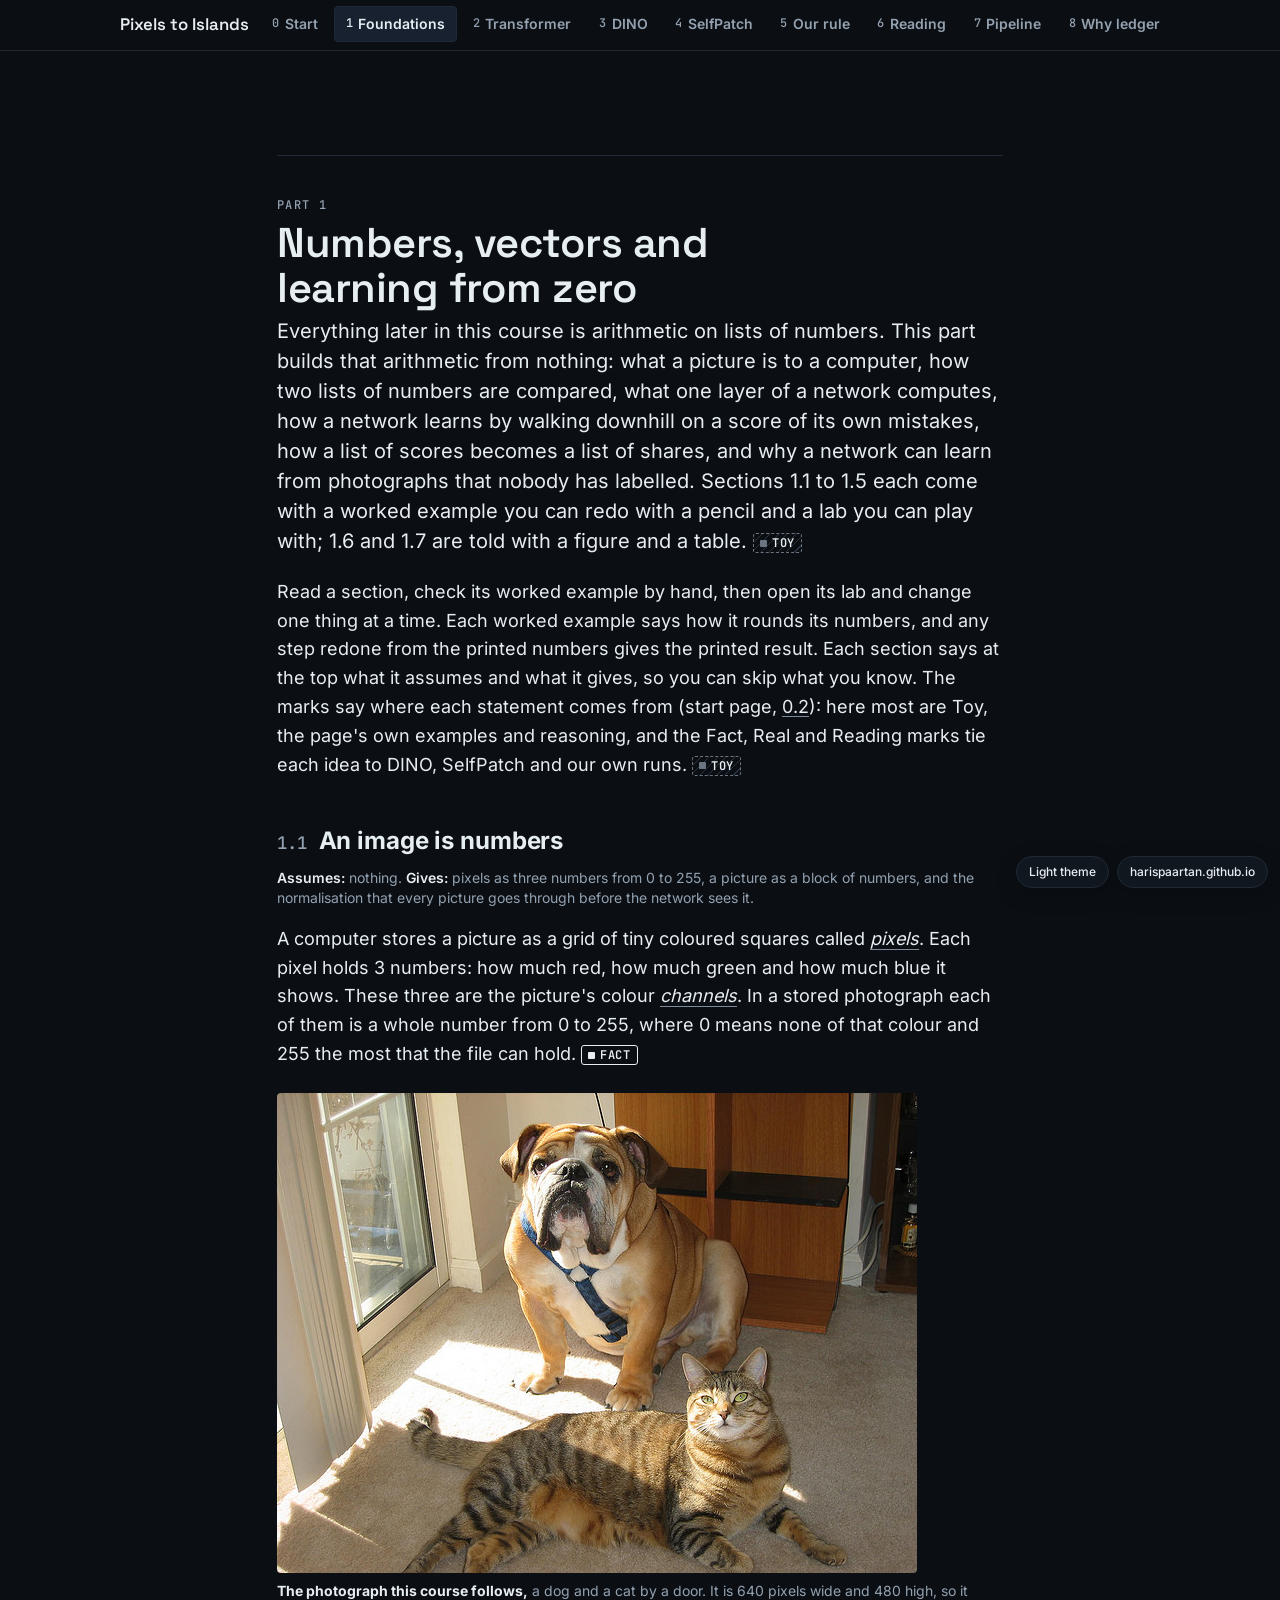
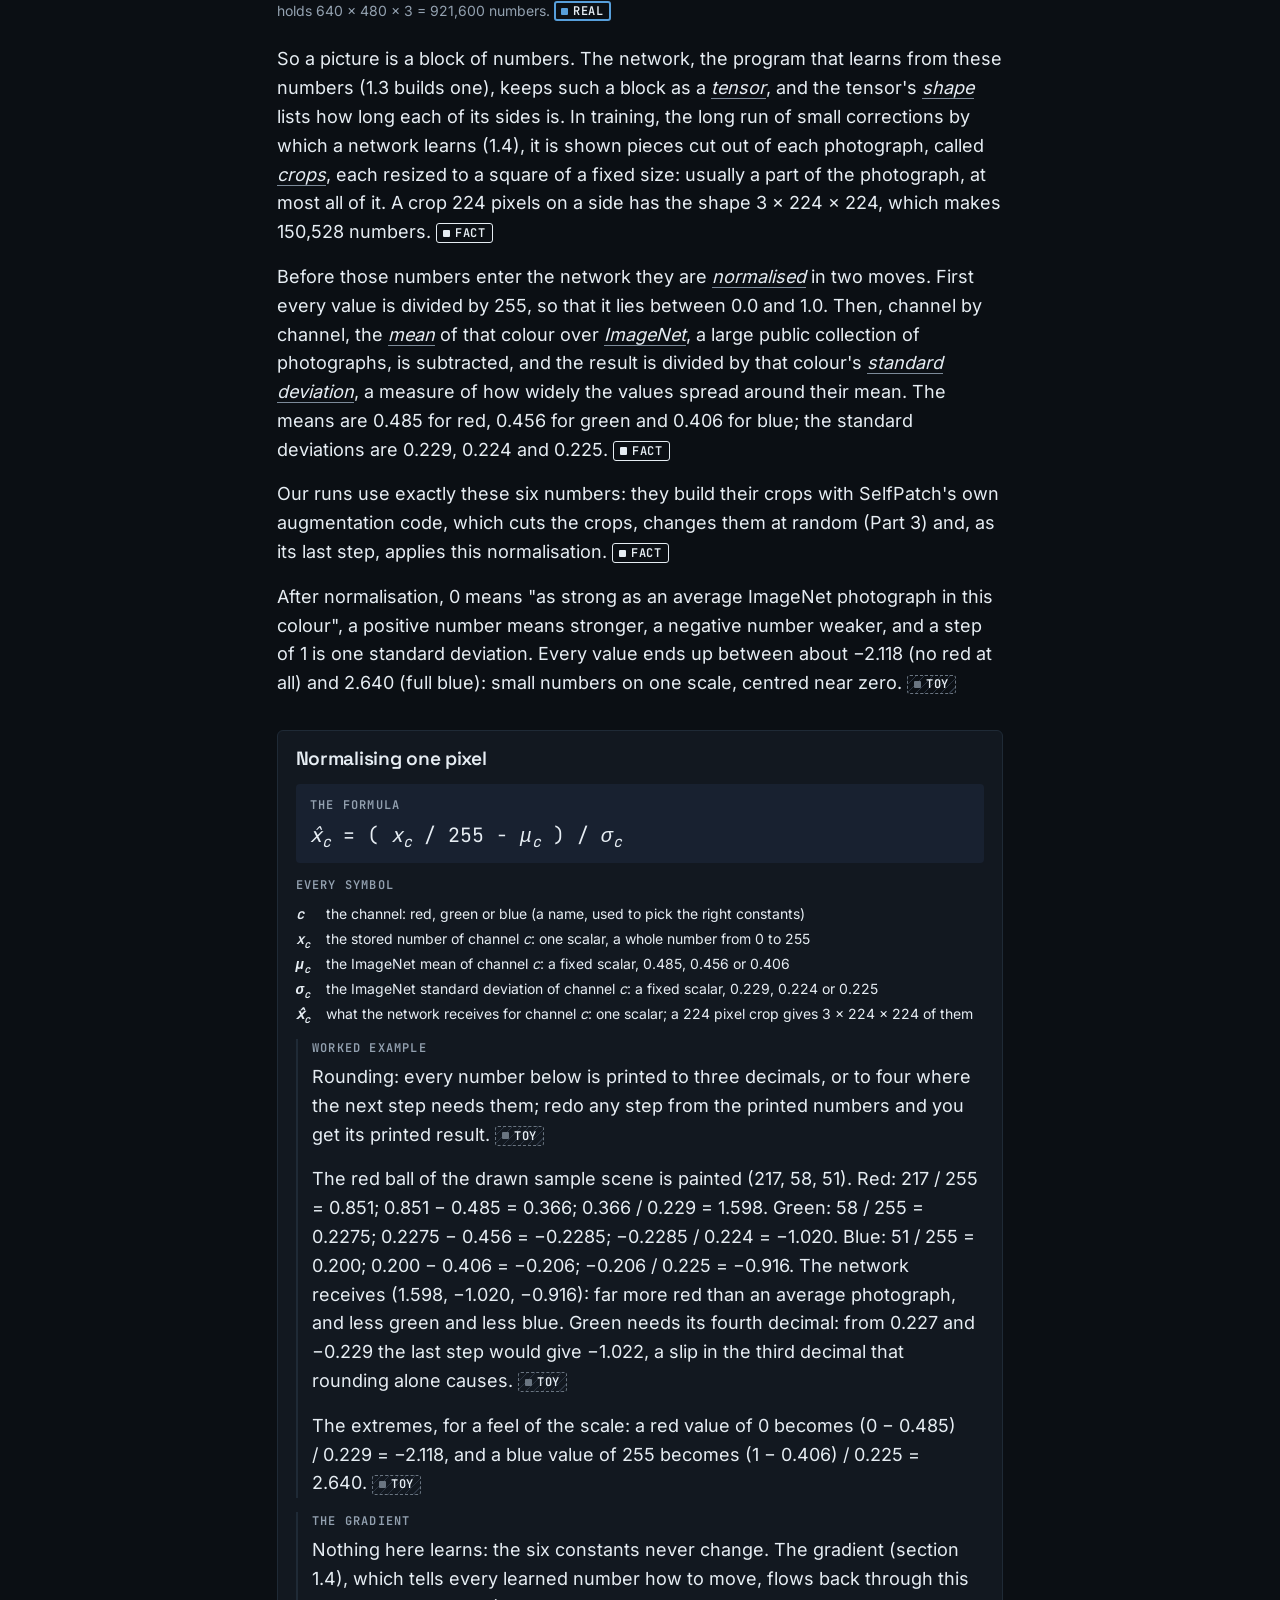
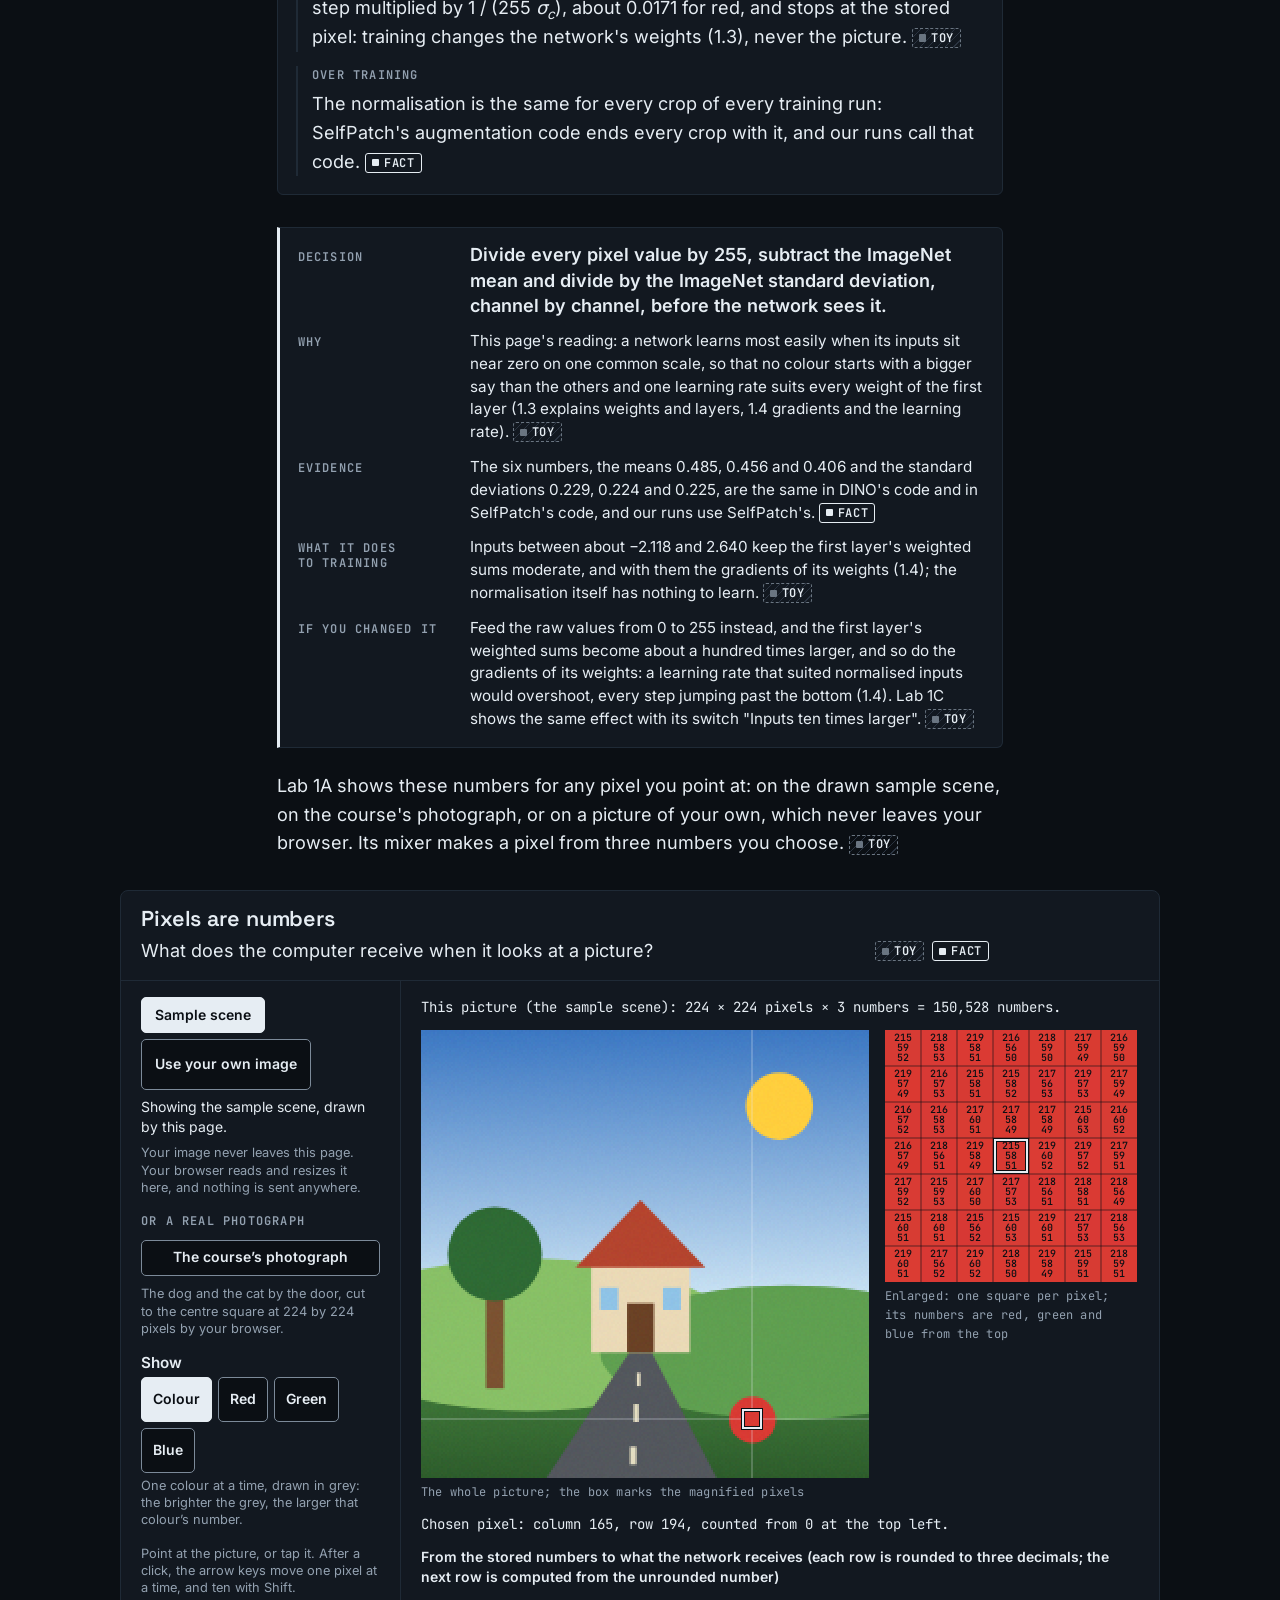
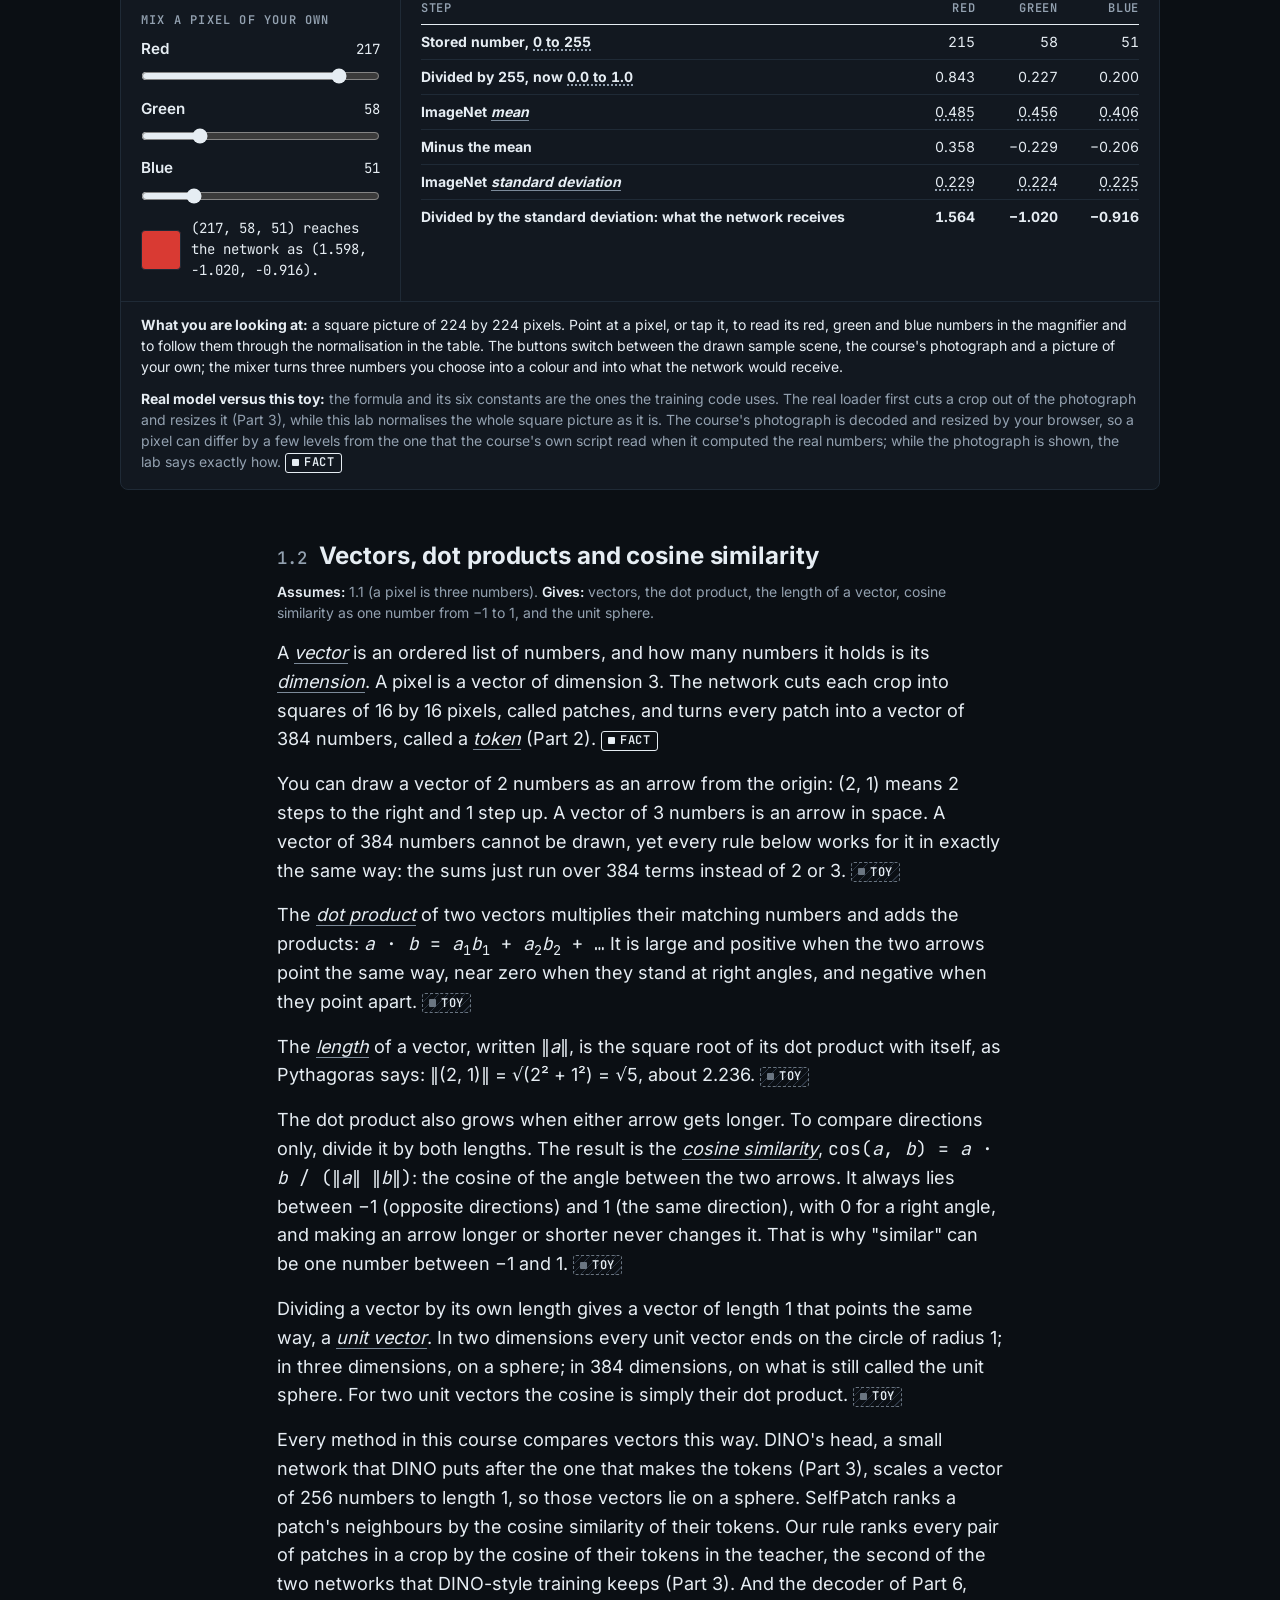
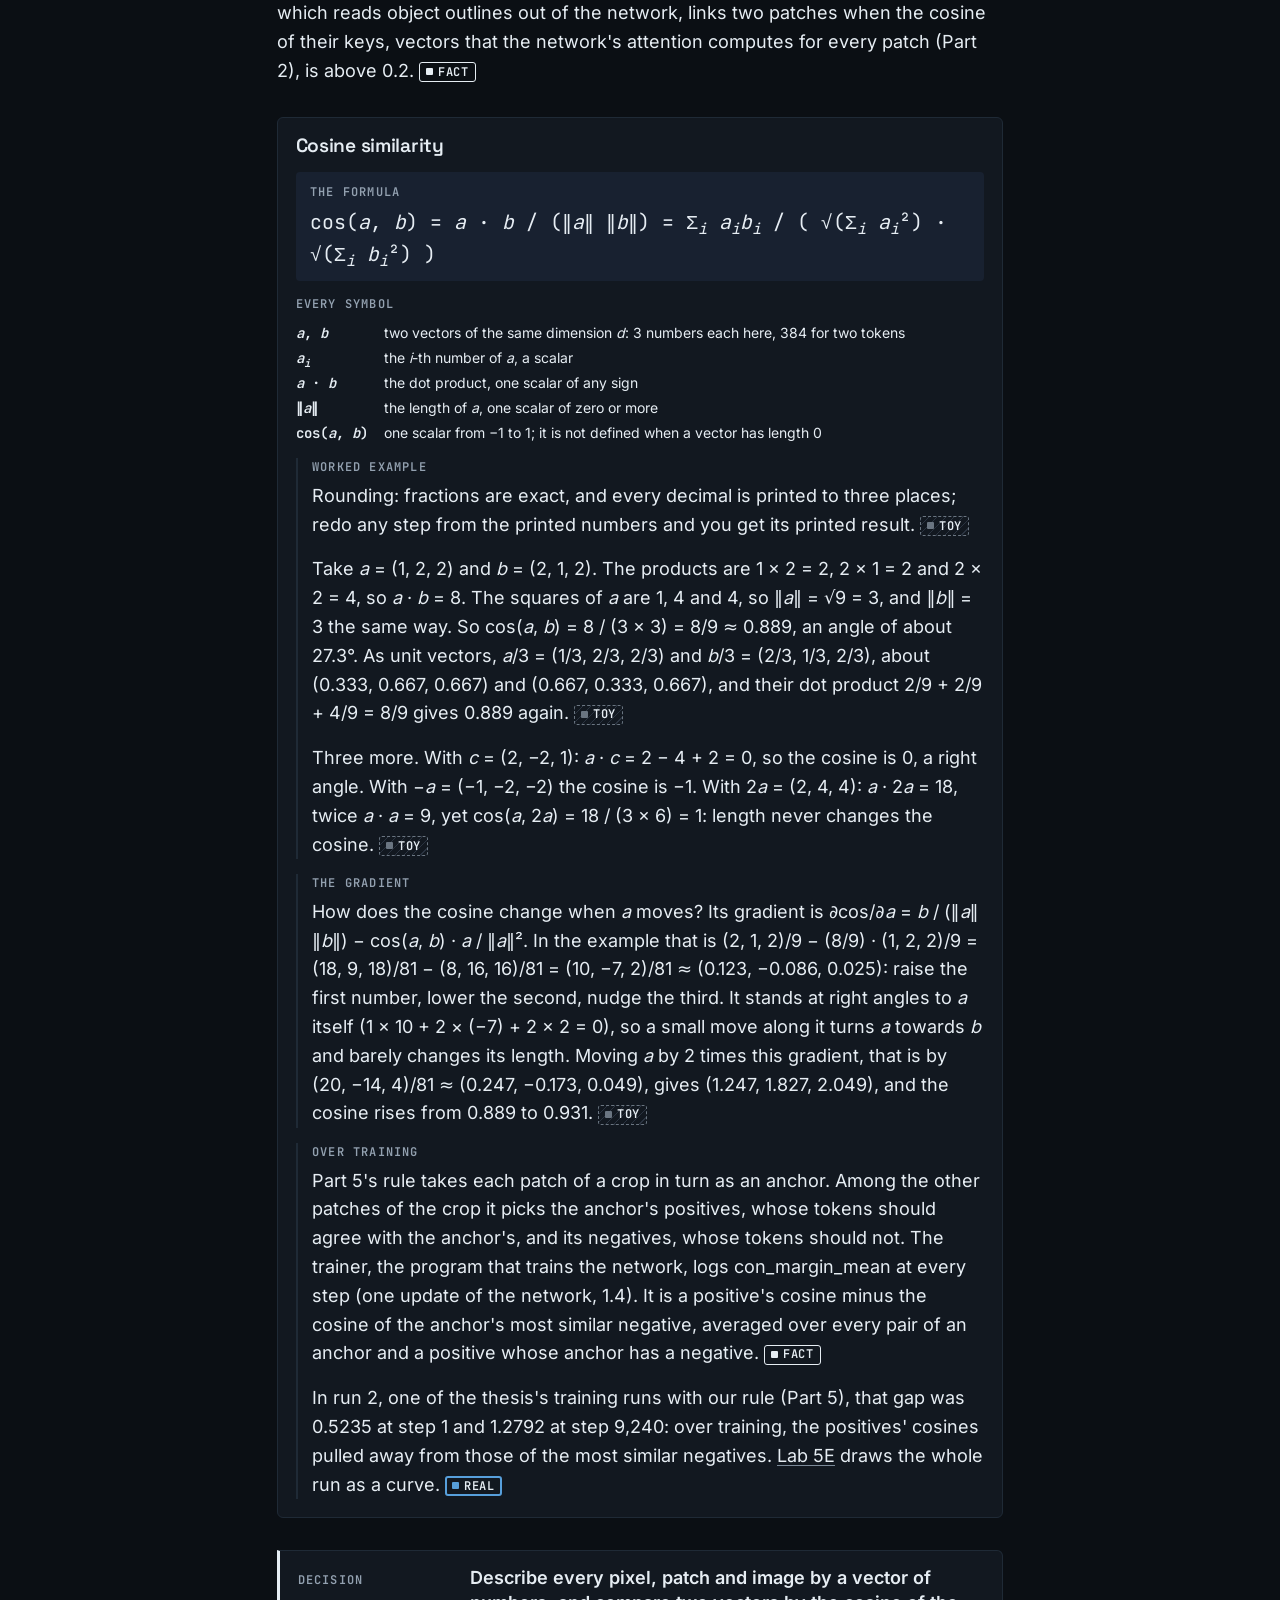
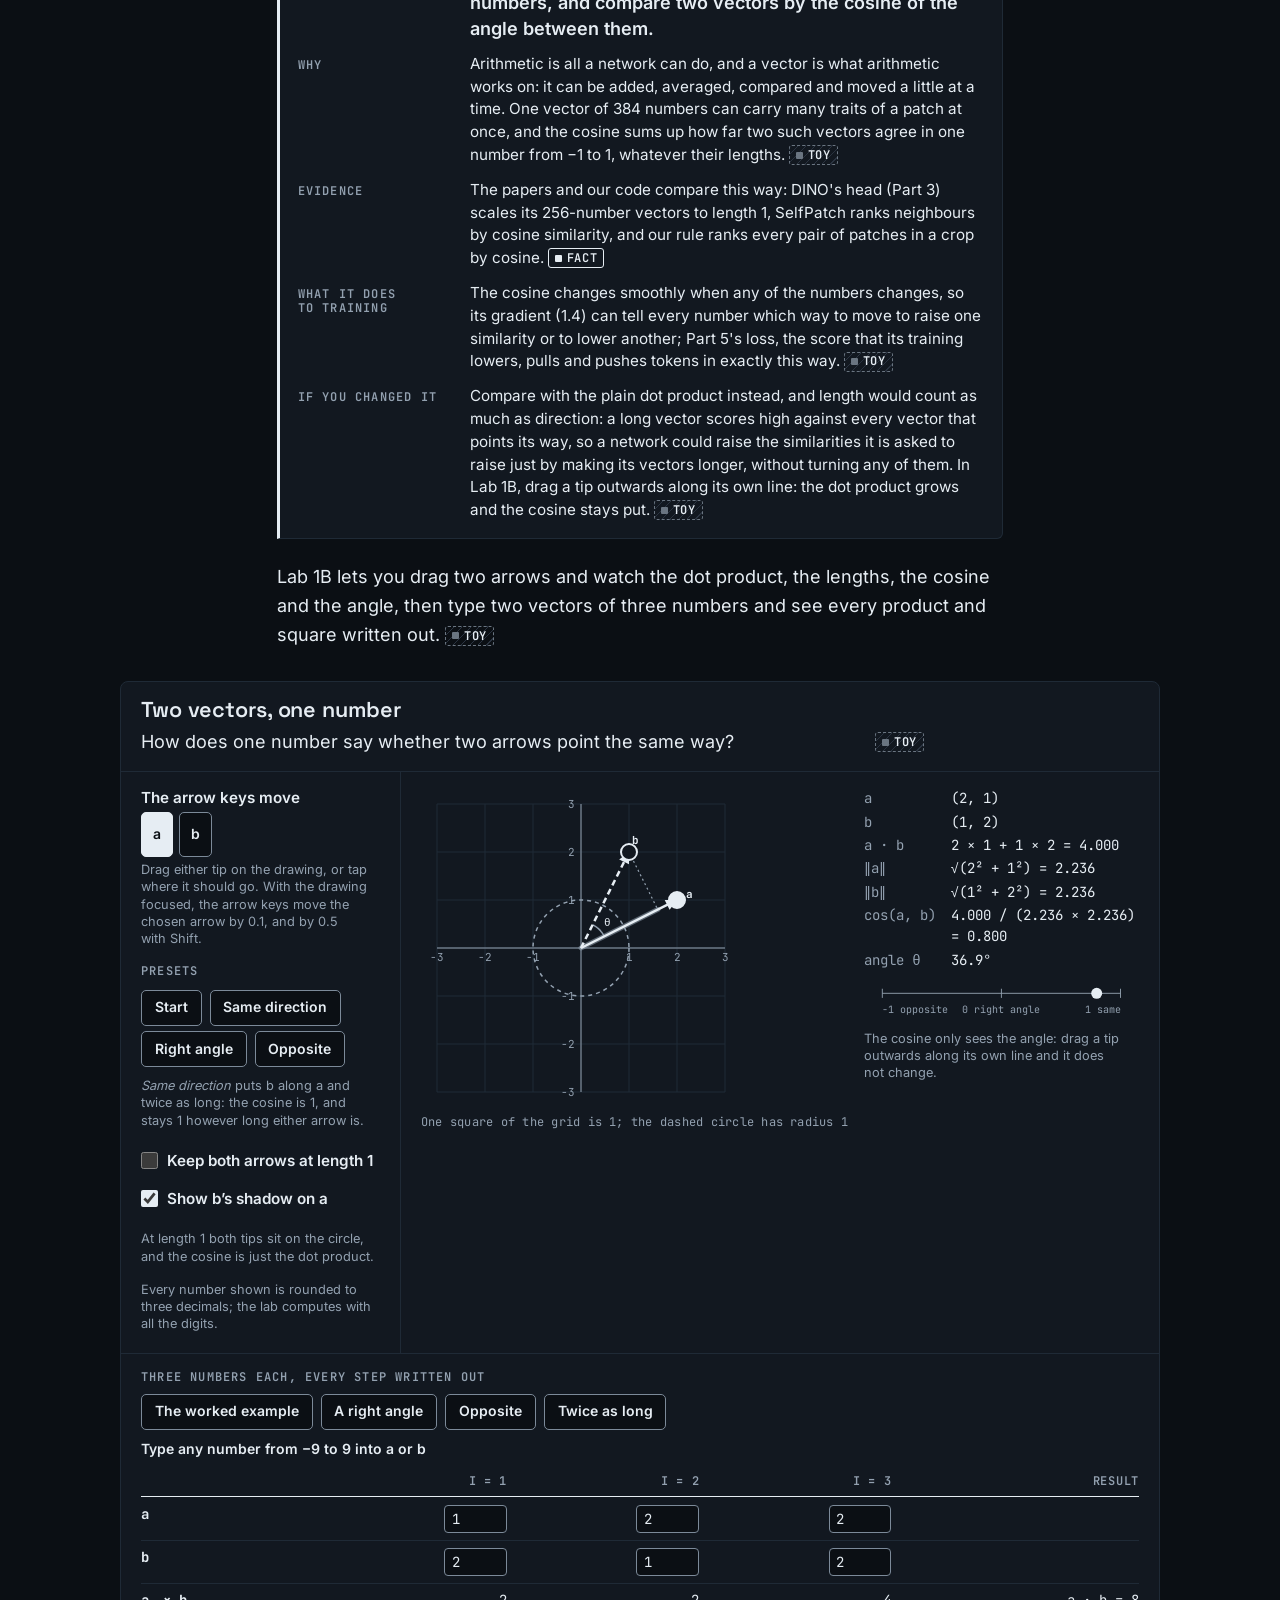
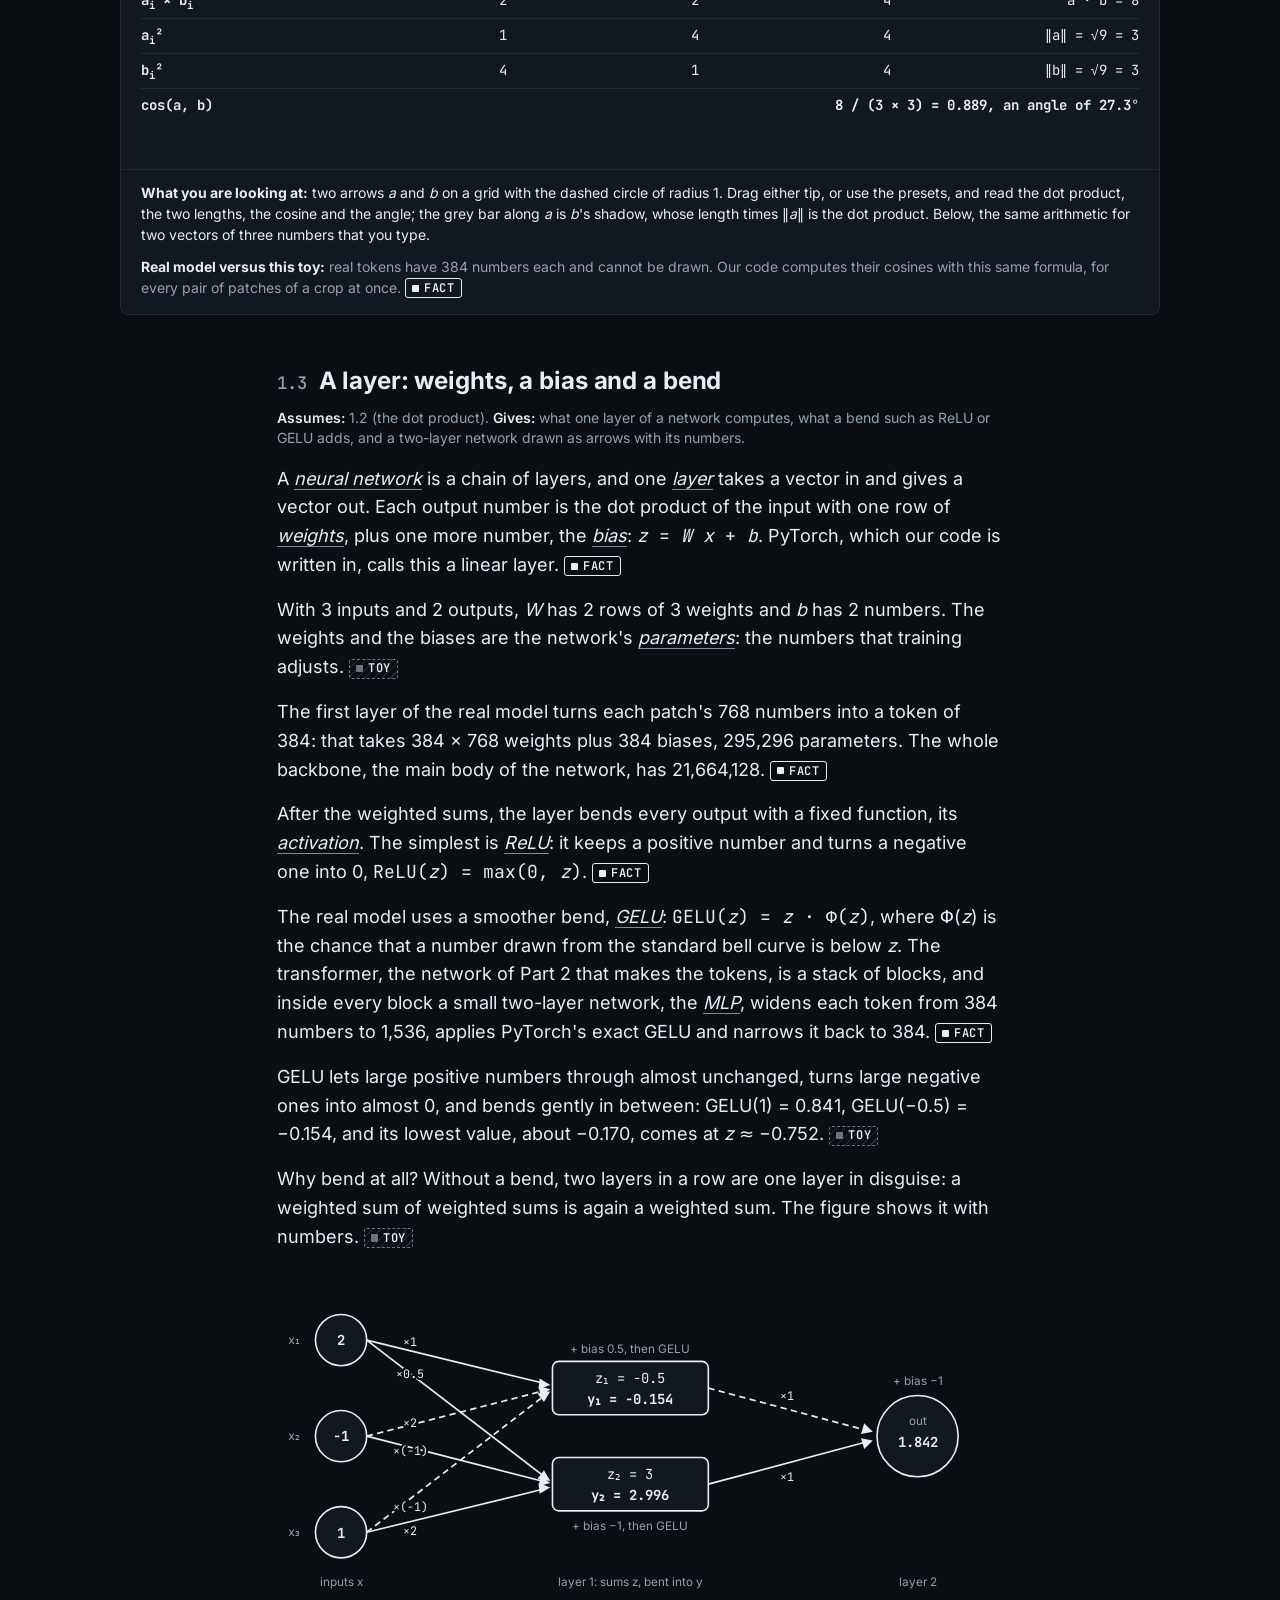
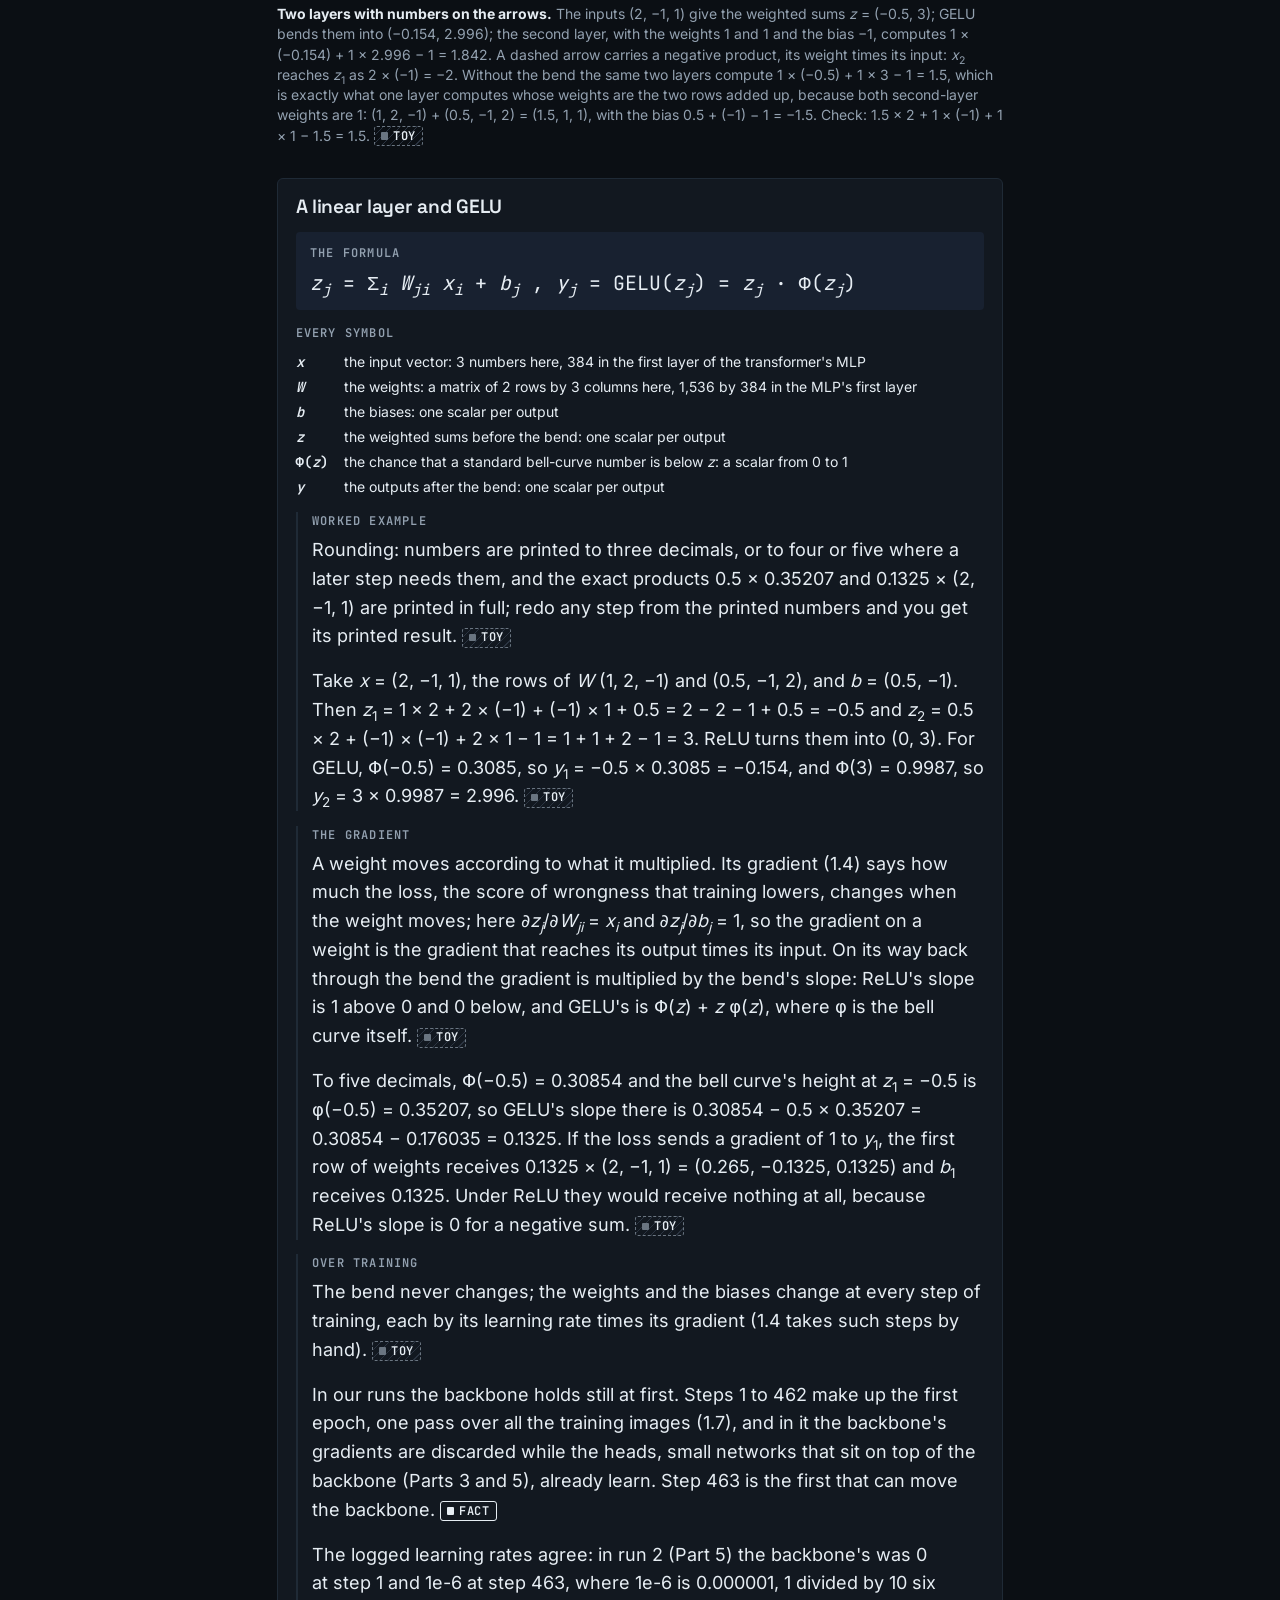
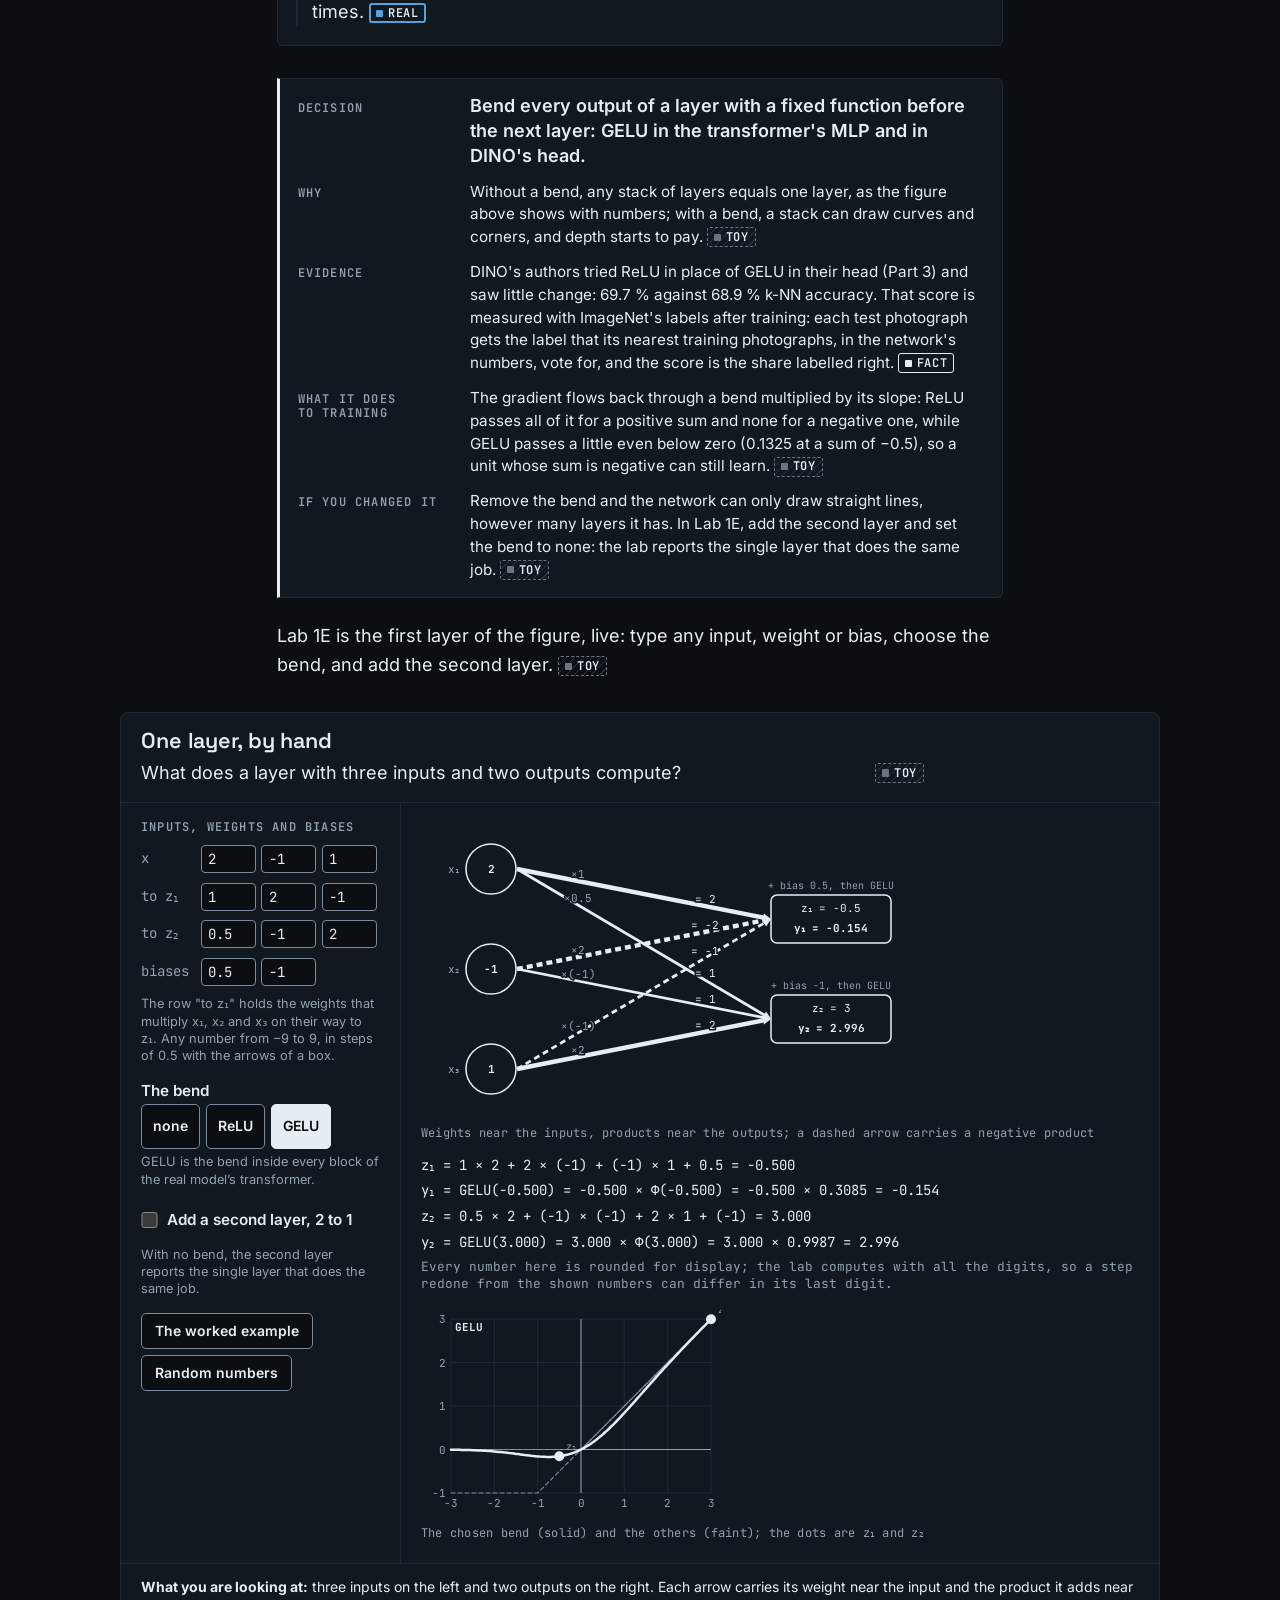
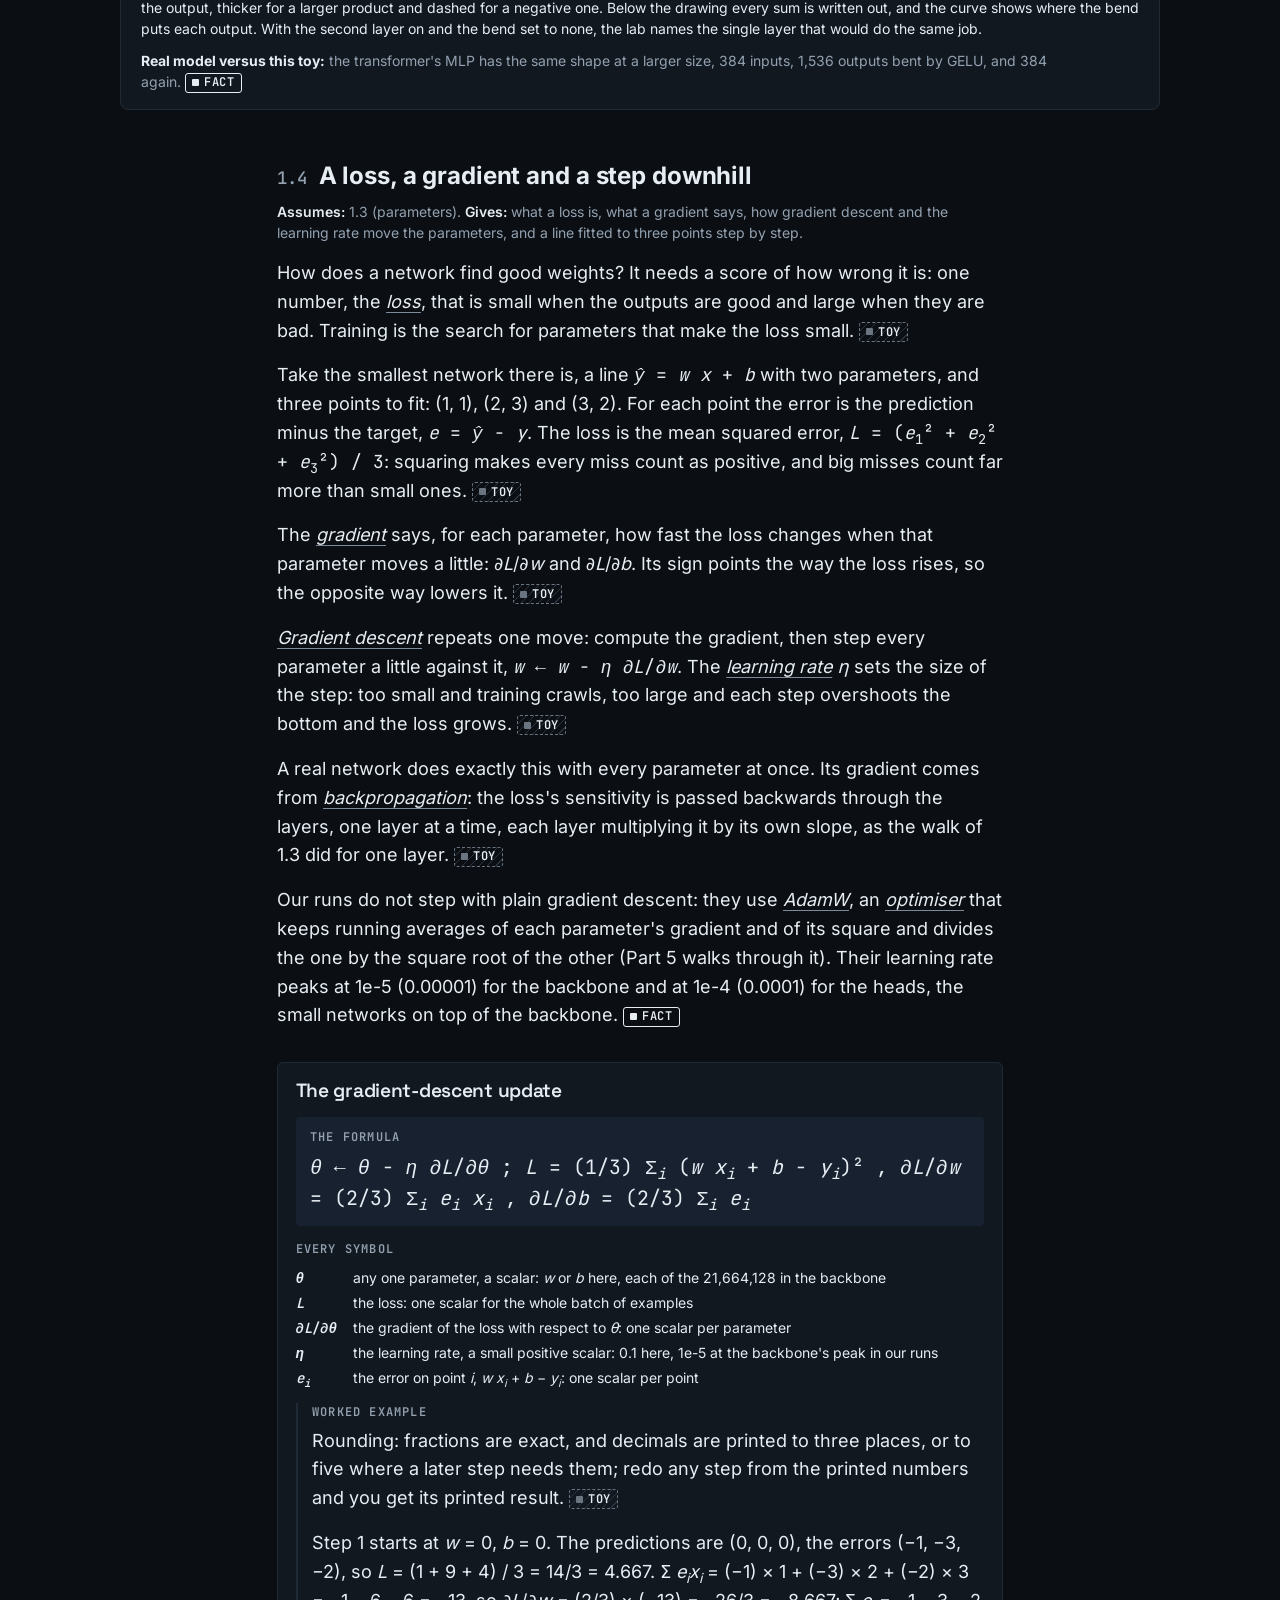
==== commit f1b08750: "Pixels to Islands: interactive course on DINO, SelfPatch and the thesis rule, portfolio skin Built p" ====
--- a/p1-foundations.html
+++ b/p1-foundations.html
@@ -1,66 +1,35 @@
 <!doctype html>
 <html lang="en">
 <head>
-  <meta charset="utf-8">
-  <meta name="viewport" content="width=device-width, initial-scale=1, viewport-fit=cover">
-  <title>Part 1: Foundations · Pixels to Islands</title>
-  <meta name="description" content="Foundations: Everything later in this course is arithmetic on lists of numbers · Pixels to Islands, an interactive course by Harithas Harikaran">
-  <link rel="canonical" href="https://harispaartan.github.io/pixels-to-islands/p1-foundations.html">
-  <meta name="theme-color" content="#0B0F14">
-  <meta property="og:type" content="article">
-  <meta property="og:title" content="Part 1: Foundations · Pixels to Islands">
-  <meta property="og:description" content="Foundations: Everything later in this course is arithmetic on lists of numbers · Pixels to Islands, an interactive course by Harithas Harikaran">
-  <meta property="og:url" content="https://harispaartan.github.io/pixels-to-islands/p1-foundations.html">
-  <meta property="og:image" content="https://harispaartan.github.io/pixels-to-islands/assets/og.png">
-  <meta property="og:image:width" content="1200">
-  <meta property="og:image:height" content="630">
-  <meta name="twitter:card" content="summary_large_image">
-  <link rel="icon" href="assets/favicon.svg" type="image/svg+xml">
-  <link rel="preload" href="assets/fonts/space-grotesk-latin-wght-normal.woff2" as="font" type="font/woff2" crossorigin>
-  <link rel="preload" href="assets/fonts/inter-latin-wght-normal.woff2" as="font" type="font/woff2" crossorigin>
-  <link rel="stylesheet" href="assets/css/site.css">
-  <link rel="stylesheet" href="assets/fonts.css">
-  <link rel="stylesheet" href="assets/styles.css">
-  <link rel="stylesheet" href="assets/bridge.css">
-  <script>document.documentElement.classList.add('js');try{if(localStorage.getItem('hh-theme')==='light')document.documentElement.setAttribute('data-theme','light')}catch(e){}</script>
-  <!-- Generated by tools/skin-explainer.py from the course build; the course content is edited in the build, not in this file. -->
+<meta charset="utf-8">
+<meta name="viewport" content="width=device-width, initial-scale=1, viewport-fit=cover">
+<title>Pixels to Islands</title>
+<link rel="stylesheet" href="assets/fonts.css">
+<link rel="stylesheet" href="assets/styles.css">
+<link rel="stylesheet" href="assets/theme-portfolio.css">
+<link rel="icon" href="assets/favicon.svg" type="image/svg+xml">
+<script>try{if(localStorage.getItem('hh-theme')==='light')document.documentElement.setAttribute('data-theme','light')}catch(e){}</script>
+
+<!-- Generated by docs/research/explainer_v2_2026-10-13/build/assemble.py from the parts under src/; edit those, not this file. -->
 </head>
 <body>
-<a class="skip" href="#top">Skip to content</a>
-
-<header class="site-header topbar" id="topbar">
-  <nav class="wrap nav" aria-label="Main">
-    <a class="brand" href="https://harispaartan.github.io/"><span class="mark" aria-hidden="true">HH</span><span>Harithas Harikaran</span></a>
-    <a class="crumb" href="index.html">/ pixels-to-islands</a>
-    <button id="menu-toggle" class="icon-btn" type="button" aria-expanded="false" aria-controls="nav-links" aria-label="Open menu">
-      <svg viewBox="0 0 24 24" fill="none" stroke="currentColor" stroke-width="2" stroke-linecap="round" aria-hidden="true"><path d="M4 7h16M4 12h16M4 17h16"/></svg>
-    </button>
-    <ul id="nav-links" class="nav-links">
-      <li><a href="index.html">0 start</a></li>
-      <li><a href="p1-foundations.html" aria-current="page">1 foundations</a></li>
-      <li><a href="p2-vit.html">2 transformer</a></li>
-      <li><a href="p3-dino.html">3 dino</a></li>
-      <li><a href="p4-selfpatch.html">4 selfpatch</a></li>
-      <li><a href="p5-rule.html">5 our rule</a></li>
-      <li><a href="p6-reading.html">6 reading</a></li>
-      <li><a href="p7-pipeline.html">7 pipeline</a></li>
-      <li><a href="p8-ledger.html">8 why ledger</a></li>
+<nav class="topbar" id="topbar" aria-label="The pages of this course">
+  <div class="topbar-inner">
+    <a class="topbar-title" href="index.html">Pixels to Islands</a>
+    <ul class="topbar-parts">
+      <li><a class="topbar-part" href="index.html" aria-label="Start" title="Start"><span class="topbar-num" aria-hidden="true">0</span><span class="topbar-label" aria-hidden="true">Start</span></a></li>
+      <li><a class="topbar-part" href="p1-foundations.html" aria-current="page" aria-label="Part 1: Foundations" title="Part 1: Foundations"><span class="topbar-num" aria-hidden="true">1</span><span class="topbar-label" aria-hidden="true">Foundations</span></a></li>
+      <li><a class="topbar-part" href="p2-vit.html" aria-label="Part 2: Transformer" title="Part 2: Transformer"><span class="topbar-num" aria-hidden="true">2</span><span class="topbar-label" aria-hidden="true">Transformer</span></a></li>
+      <li><a class="topbar-part" href="p3-dino.html" aria-label="Part 3: DINO" title="Part 3: DINO"><span class="topbar-num" aria-hidden="true">3</span><span class="topbar-label" aria-hidden="true">DINO</span></a></li>
+      <li><a class="topbar-part" href="p4-selfpatch.html" aria-label="Part 4: SelfPatch" title="Part 4: SelfPatch"><span class="topbar-num" aria-hidden="true">4</span><span class="topbar-label" aria-hidden="true">SelfPatch</span></a></li>
+      <li><a class="topbar-part" href="p5-rule.html" aria-label="Part 5: Our rule" title="Part 5: Our rule"><span class="topbar-num" aria-hidden="true">5</span><span class="topbar-label" aria-hidden="true">Our rule</span></a></li>
+      <li><a class="topbar-part" href="p6-reading.html" aria-label="Part 6: Reading" title="Part 6: Reading"><span class="topbar-num" aria-hidden="true">6</span><span class="topbar-label" aria-hidden="true">Reading</span></a></li>
+      <li><a class="topbar-part" href="p7-pipeline.html" aria-label="Part 7: Pipeline" title="Part 7: Pipeline"><span class="topbar-num" aria-hidden="true">7</span><span class="topbar-label" aria-hidden="true">Pipeline</span></a></li>
+      <li><a class="topbar-part" href="p8-ledger.html" aria-label="Part 8: Why ledger" title="Part 8: Why ledger"><span class="topbar-num" aria-hidden="true">8</span><span class="topbar-label" aria-hidden="true">Why ledger</span></a></li>
     </ul>
-    <div class="nav-actions">
-      <button id="theme-toggle" class="icon-btn" type="button" aria-pressed="false" aria-label="Switch to light theme" title="Toggle theme">
-        <svg viewBox="0 0 24 24" fill="none" stroke="currentColor" stroke-width="2" stroke-linecap="round" stroke-linejoin="round" aria-hidden="true"><path d="M12 3v2M12 19v2M4.2 4.2l1.4 1.4M18.4 18.4l1.4 1.4M3 12h2M19 12h2M4.2 19.8l1.4-1.4M18.4 5.6l1.4-1.4"/><circle cx="12" cy="12" r="4"/></svg>
-      </button>
-      <a class="icon-btn" href="https://github.com/HARISPAARTAN/pixels-to-islands" aria-label="Source on GitHub" title="Source on GitHub">
-        <svg viewBox="0 0 24 24" fill="currentColor" aria-hidden="true"><path d="M12 .5A11.5 11.5 0 0 0 .5 12c0 5.08 3.29 9.39 7.86 10.91.58.1.79-.25.79-.56v-2c-3.2.7-3.87-1.37-3.87-1.37-.52-1.33-1.28-1.69-1.28-1.69-1.04-.71.08-.7.08-.7 1.15.08 1.76 1.19 1.76 1.19 1.03 1.76 2.69 1.25 3.35.96.1-.75.4-1.25.73-1.54-2.55-.29-5.24-1.28-5.24-5.69 0-1.26.45-2.29 1.19-3.09-.12-.29-.52-1.46.11-3.05 0 0 .97-.31 3.18 1.18a11 11 0 0 1 5.79 0c2.2-1.49 3.17-1.18 3.17-1.18.63 1.59.23 2.76.12 3.05.74.8 1.19 1.83 1.19 3.09 0 4.42-2.7 5.39-5.27 5.68.41.36.78 1.06.78 2.14v3.17c0 .31.21.67.8.56A11.5 11.5 0 0 0 23.5 12 11.5 11.5 0 0 0 12 .5z"/></svg>
-      </a>
-      <a class="icon-btn" href="https://www.linkedin.com/in/harikaran-harithas" aria-label="LinkedIn profile" title="LinkedIn">
-        <svg viewBox="0 0 24 24" fill="currentColor" aria-hidden="true"><path d="M20.45 20.45h-3.55v-5.57c0-1.33-.03-3.04-1.85-3.04-1.85 0-2.14 1.45-2.14 2.94v5.67H9.36V9h3.41v1.56h.05c.47-.9 1.63-1.85 3.36-1.85 3.6 0 4.27 2.37 4.27 5.45v6.29zM5.34 7.43a2.06 2.06 0 1 1 0-4.12 2.06 2.06 0 0 1 0 4.12zM7.12 20.45H3.56V9h3.56v11.45zM22.22 0H1.77C.79 0 0 .77 0 1.73v20.54C0 23.23.79 24 1.77 24h20.45c.98 0 1.78-.77 1.78-1.73V1.73C24 .77 23.2 0 22.22 0z"/></svg>
-      </a>
-    </div>
-  </nav>
+  </div>
   <div class="progress" aria-hidden="true"><span class="progress-bar"></span></div>
-</header>
-
+</nav>
 <main class="page p1" id="top" data-page="p1-foundations">
 <!-- Part 1, "Numbers, vectors and learning from zero" (p1-foundations.html), written by Task 5 of the build plan
      docs/superpowers/plans/2026-10-13-explainer-v2-build.md from spec section 4 (Part 1), 5, 6 and 7. Every number of
@@ -143,10 +112,9 @@
 
 <section class="part" id="part-1">
   <header class="part-head">
-    <p class="eyebrow">// part 1 of 8</p>
     <p class="part-kicker">Part 1</p>
     <h1 class="part-title">Numbers, vectors and learning from zero</h1>
-    <p class="part-intro lead">Everything later in this course is arithmetic on lists of numbers. This part builds that arithmetic from nothing: what a picture is to a computer, how two lists of numbers are compared, what one layer of a network computes, how a network learns by walking downhill on a score of its own mistakes, how a list of scores becomes a list of shares, and why a network can learn from photographs that nobody has labelled. Sections 1.1 to 1.5 each come with a worked example you can redo with a pencil and a lab you can play with; 1.6 and 1.7 are told with a figure and a table. <span class="mark mark-toy">Toy</span></p>
+    <p class="part-intro">Everything later in this course is arithmetic on lists of numbers. This part builds that arithmetic from nothing: what a picture is to a computer, how two lists of numbers are compared, what one layer of a network computes, how a network learns by walking downhill on a score of its own mistakes, how a list of scores becomes a list of shares, and why a network can learn from photographs that nobody has labelled. Sections 1.1 to 1.5 each come with a worked example you can redo with a pencil and a lab you can play with; 1.6 and 1.7 are told with a figure and a table. <span class="mark mark-toy">Toy</span></p>
     <p>Read a section, check its worked example by hand, then open its lab and change one thing at a time. Each worked example says how it rounds its numbers, and any step redone from the printed numbers gives the printed result. Each section says at the top what it assumes and what it gives, so you can skip what you know. The marks say where each statement comes from (start page, <a href="index.html#s0-2">0.2</a>): here most are Toy, the page's own examples and reasoning, and the Fact, Real and Reading marks tie each idea to DINO, SelfPatch and our own runs. <span class="mark mark-toy">Toy</span></p>
   </header>
 
@@ -660,16 +628,13 @@
   </dl>
 </section>
 </main>
-
-<footer class="wrap site-footer">
-  <span>© <span id="year">2026</span> Harithas Harikaran</span>
-  <span>Hand-written HTML, CSS and JavaScript, no trackers, no cookies. <a href="https://github.com/HARISPAARTAN/pixels-to-islands">Source</a> · MIT</span>
-</footer>
 <script src="assets/core.js"></script>
 <script src="assets/scenes.js"></script>
 <script src="assets/toy_vit.js"></script>
 <script src="assets/labs_p1.js"></script>
 <script src="assets/boot.js"></script>
-<script src="assets/js/site.js" defer></script>
+
+<div class="pf-bar"><button type="button" id="pf-theme" aria-pressed="false">Light theme</button><a href="https://harispaartan.github.io/#research" title="Back to the portfolio">harispaartan.github.io</a></div>
+<script>(function(){var b=document.getElementById('pf-theme');if(!b)return;var r=document.documentElement;function sync(){var l=r.getAttribute('data-theme')==='light';b.textContent=l?'Dark theme':'Light theme';b.setAttribute('aria-pressed',l?'true':'false');}b.addEventListener('click',function(){var l=r.getAttribute('data-theme')==='light';if(l)r.removeAttribute('data-theme');else r.setAttribute('data-theme','light');try{localStorage.setItem('hh-theme',l?'dark':'light')}catch(e){}sync();});sync();})();</script>
 </body>
 </html>
--- a/assets/fonts.css
+++ b/assets/fonts.css
@@ -0,0 +1,4 @@
+/* Self-hosted fonts (SIL Open Font License), replacing the Google Fonts request of the original build. */
+@font-face { font-family: "Inter"; font-style: normal; font-weight: 100 900; font-display: swap; src: url("fonts/inter-latin-wght-normal.woff2") format("woff2"); }
+@font-face { font-family: "Space Grotesk"; font-style: normal; font-weight: 300 700; font-display: swap; src: url("fonts/space-grotesk-latin-wght-normal.woff2") format("woff2"); }
+@font-face { font-family: "JetBrains Mono"; font-style: normal; font-weight: 100 800; font-display: swap; src: url("fonts/jetbrains-mono-latin-wght-normal.woff2") format("woff2"); }
--- a/assets/styles.css
+++ b/assets/styles.css
@@ -0,0 +1,2628 @@
+/* ==========================================================================
+   Pixels to Islands: the whole stylesheet, shared by the nine pages.
+
+   Ported from docs/research/explainer_2026-09-28/src/styles.css. Its tokens and both
+   theme blocks are kept exactly (spec section 11).
+
+   Order: 1 tokens (light on bare :root, then the two dark blocks), 2 base and
+   typography, 3 page frame (wrapper, top bar of nine links, progress line), 4 prose
+   (parts, sections, lists, figures, tables, code), 5 statement kinds (fact / toy / plan,
+   kept for the lab runtime) and the glossary popover, 6 lab panels and their controls,
+   7 image chooser and lab errors, 8 utilities, 9 reduced motion and forced colours,
+   10 the course's own components (marks, why cards, equation walks, scenes, page
+   furniture), 11 the ported labs' styles (Lab M and Lab N).
+
+   Every colour comes from a token. Canvases read the same tokens through
+   Core.theme(), so the page and the drawings change theme together.
+   Role colours carry one meaning everywhere: green student, blue teacher,
+   orange positive, purple negative, grey ignored. The four marks (section 10)
+   use role colours as a second cue only: the line style and the word tell them
+   apart without colour. Page chrome (buttons, focus, links) uses only the
+   neutral tokens.
+   See README.md (next to design.md) for the class names authors use.
+   ========================================================================== */
+
+/* 1. Tokens ---------------------------------------------------------------- */
+
+:root {
+  color-scheme: light;
+
+  /* ground and text */
+  --paper: #EEF1F4;
+  --ink: #14181D;
+  --muted: #4C5661;
+  --line: #C9D1DA;
+
+  /* roles: the same meaning in every lab */
+  --student: #2A7F62;
+  --teacher: #1F6FB2;
+  --positive: #E4572E;
+  --negative: #7A3E9D;
+  --ignored: #9AA5B1;
+
+  /* derived neutrals: chrome only, never data */
+  --surface: #F8FAFB;
+  --sunken: #E2E7EC;
+  --control: #7D8995;
+  --hatch: #C9D1DA;
+  --focus: #14181D;
+  --on-role: #FFFFFF;
+  --on-ink: #EEF1F4;
+
+  /* type */
+  --font-display: "Fraunces", "Iowan Old Style", "Palatino Linotype", Palatino, "Book Antiqua", Georgia, serif;
+  --font-body: "Source Sans 3", "Source Sans Pro", -apple-system, BlinkMacSystemFont, "Segoe UI", Roboto, "Helvetica Neue", Arial, sans-serif;
+  --font-mono: "JetBrains Mono", ui-monospace, "SFMono-Regular", "Cascadia Mono", "Segoe UI Mono", Menlo, Consolas, "Liberation Mono", monospace;
+
+  --step--2: 0.75rem;
+  --step--1: 0.875rem;
+  --step-0: clamp(1.0625rem, 1rem + 0.25vw, 1.125rem);
+  --step-1: 1.25rem;
+  --step-2: 1.5rem;
+  --step-3: clamp(1.85rem, 1.45rem + 1.9vw, 2.6rem);
+  --step-4: clamp(2.2rem, 1.6rem + 2.8vw, 3.4rem);
+
+  /* layout */
+  --measure: 66ch;
+  --wide: 1040px;
+  --strip: 280px;
+  --gutter: 16px;
+  --topbar-h: 3.25rem; /* boot.js replaces this with the measured height */
+  --radius: 6px;
+}
+
+@media (prefers-color-scheme: dark) {
+  :root:not([data-theme="light"]) {
+    color-scheme: dark;
+    --paper: #0F1418;
+    --ink: #ECEFF3;
+    --muted: #A6B0BB;
+    --line: #2A343E;
+    --student: #43B18D;
+    --teacher: #579FDB;
+    --positive: #F17855;
+    --negative: #B47DD4;
+    --ignored: #6A7581;
+    --surface: #141A1F;
+    --sunken: #1C242B;
+    --control: #6F7B87;
+    --hatch: #2F3A45;
+    --focus: #ECEFF3;
+    --on-role: #0F1418;
+    --on-ink: #0F1418;
+  }
+}
+
+:root[data-theme="dark"] {
+  color-scheme: dark;
+  --paper: #0F1418;
+  --ink: #ECEFF3;
+  --muted: #A6B0BB;
+  --line: #2A343E;
+  --student: #43B18D;
+  --teacher: #579FDB;
+  --positive: #F17855;
+  --negative: #B47DD4;
+  --ignored: #6A7581;
+  --surface: #141A1F;
+  --sunken: #1C242B;
+  --control: #6F7B87;
+  --hatch: #2F3A45;
+  --focus: #ECEFF3;
+  --on-role: #0F1418;
+  --on-ink: #0F1418;
+}
+
+/* 2. Base and typography --------------------------------------------------- */
+
+html {
+  -webkit-text-size-adjust: 100%;
+  text-size-adjust: 100%;
+  /* anchor jumps land below the sticky top bar */
+  scroll-padding-top: calc(var(--topbar-h) + env(safe-area-inset-top, 0px) + 12px);
+}
+
+@media (prefers-reduced-motion: no-preference) {
+  html { scroll-behavior: smooth; }
+}
+
+body {
+  margin: 0;
+  background: var(--paper);
+  color: var(--ink);
+  font-family: var(--font-body);
+  font-size: var(--step-0);
+  line-height: 1.6;
+  font-kerning: normal;
+  overflow-wrap: break-word;
+}
+
+::selection {
+  background: color-mix(in srgb, var(--ink) 18%, transparent);
+}
+
+:where(h1, h2, h3, h4, h5, h6) {
+  margin: 0;
+  line-height: 1.2;
+  text-wrap: balance;
+  color: var(--ink);
+}
+
+:where(p, li, dd, figcaption) { text-wrap: pretty; }
+
+:where(.page) h1 {
+  font-family: var(--font-display);
+  font-optical-sizing: auto;
+  font-weight: 600;
+  letter-spacing: -0.012em;
+  font-size: var(--step-3);
+  line-height: 1.08;
+}
+
+:where(.page) h2 {
+  font-family: var(--font-body);
+  font-weight: 700;
+  font-size: var(--step-2);
+  letter-spacing: -0.005em;
+  margin-block: 2.75rem 0.75rem;
+}
+
+:where(.page) h3 {
+  font-family: var(--font-body);
+  font-weight: 700;
+  font-size: var(--step-1);
+  margin-block: 2rem 0.6rem;
+}
+
+:where(.page) h4 {
+  font-family: var(--font-body);
+  font-weight: 700;
+  font-size: var(--step-0);
+  margin-block: 1.5rem 0.4rem;
+}
+
+a {
+  color: var(--ink);
+  text-decoration-line: underline;
+  text-decoration-thickness: 1px;
+  text-decoration-color: var(--control);
+  text-underline-offset: 0.18em;
+}
+
+a:hover { text-decoration-color: var(--ink); }
+
+:where(a, button, input, select, textarea, summary, canvas, svg, [tabindex], dfn[data-term]):focus-visible {
+  outline: 2px solid var(--focus);
+  outline-offset: 2px;
+}
+
+/* headings and scroll boxes that boot.js focuses for screen readers */
+[data-boot-focus]:focus:not(:focus-visible),
+[data-boot-scroll]:focus:not(:focus-visible) {
+  outline: none;
+}
+
+strong, b { font-weight: 700; }
+
+:where(.page) :where(p, ul, ol, dl, blockquote, pre, table, details, .scroll-x, .eq, .stmt) {
+  margin-block: 0 1rem;
+}
+
+:where(.page) :is(ul, ol) { padding-inline-start: 1.3em; }
+:where(.page) li + li { margin-block-start: 0.3rem; }
+:where(.page) li > :is(ul, ol) { margin-block: 0.3rem 0; }
+
+hr {
+  border: 0;
+  border-top: 1px solid var(--line);
+  margin-block: 2.5rem;
+}
+
+blockquote {
+  margin-inline: 0;
+  padding-inline-start: 1rem;
+  border-inline-start: 2px solid var(--line);
+  color: var(--muted);
+}
+
+:where(code, kbd, samp) {
+  font-family: var(--font-mono);
+  font-size: 0.86em;
+  font-variant-numeric: tabular-nums;
+  background: var(--sunken);
+  border-radius: 3px;
+  padding: 0.08em 0.32em;
+  overflow-wrap: anywhere;
+}
+
+kbd {
+  background: var(--surface);
+  border: 1px solid var(--control);
+  border-bottom-width: 2px;
+}
+
+pre {
+  font-family: var(--font-mono);
+  font-size: var(--step--1);
+  line-height: 1.5;
+  background: var(--sunken);
+  border-radius: 4px;
+  padding: 0.8rem 1rem;
+  overflow-x: auto;
+  max-width: 100%;
+}
+
+pre code {
+  background: none;
+  padding: 0;
+  font-size: inherit;
+  overflow-wrap: normal;
+}
+
+var { font-style: italic; }
+
+img, video { max-width: 100%; height: auto; }
+
+/* 3. Page frame ------------------------------------------------------------ */
+
+/* The one wrapper that owns the 16 px side gutter. It is also the size
+   container that lets a lab panel break out of the reading column. The
+   horizontal clip is a safety net: a stray wide element can never make the
+   page itself scroll sideways (stages and .scroll-x boxes scroll inside). */
+.page {
+  box-sizing: border-box;
+  padding-inline: var(--gutter);
+  padding-block: 2rem 5rem;
+  container-type: inline-size;
+  overflow-x: clip;
+}
+
+/* the reading column: every direct child of the wrapper except a lab
+   (and a top bar, if one was written inside the wrapper) */
+:where(.page) > :not(.lab, .topbar) {
+  max-width: var(--measure);
+  margin-inline: auto;
+}
+
+/* sticky top bar: the nine pages as links, and a thin progress line for the page being read */
+.topbar {
+  position: sticky;
+  top: env(safe-area-inset-top, 0px);
+  z-index: 50;
+  background: var(--paper);
+  border-bottom: 1px solid var(--line);
+}
+
+.topbar-inner {
+  box-sizing: border-box;
+  max-width: calc(var(--wide) + 2 * var(--gutter));
+  margin-inline: auto;
+  padding-inline: var(--gutter);
+  min-height: 3rem;
+  display: flex;
+  align-items: center;
+  gap: 0.75rem;
+}
+
+.topbar-title {
+  flex: 0 0 auto;
+  font-family: var(--font-display);
+  font-optical-sizing: auto;
+  font-weight: 600;
+  font-size: 1.05rem;
+  line-height: 1.2;
+  color: var(--ink);
+  text-decoration: none;
+  white-space: nowrap;
+}
+
+/* The links stand at the end of the bar. If they ever do not fit, they scroll inside the bar and the page does not. */
+.topbar-parts {
+  display: flex;
+  gap: 0.3rem;
+  flex: 0 1 auto;
+  min-width: 0;
+  margin: 0 0 0 auto;
+  padding: 0;
+  list-style: none;
+  overflow-x: auto;
+  scrollbar-width: none;
+}
+
+.topbar-parts::-webkit-scrollbar { display: none; }
+.topbar-parts > li { flex: none; margin: 0; }
+
+.topbar-part {
+  display: inline-flex;
+  align-items: center;
+  justify-content: center;
+  gap: 0.4em;
+  box-sizing: border-box;
+  min-height: 2.25rem;
+  padding: 0.35rem 0.65rem;
+  font: 600 var(--step--1)/1.1 var(--font-body);
+  color: var(--muted);
+  background: transparent;
+  border: 1px solid transparent;
+  border-radius: 4px;
+  white-space: nowrap;
+  text-decoration: none;
+  cursor: pointer;
+}
+
+.topbar-part:hover {
+  color: var(--ink);
+  background: var(--sunken);
+}
+
+.topbar-part[aria-current]:not([aria-current="false"]) {
+  color: var(--ink);
+  background: var(--sunken);
+  border-color: var(--line);
+}
+
+.topbar-num {
+  font-family: var(--font-mono);
+  font-size: 0.85em;
+  font-weight: 500;
+}
+
+.progress {
+  height: 2px;
+  overflow: hidden;
+}
+
+.progress-bar {
+  display: block;
+  width: 100%;
+  height: 100%;
+  background: var(--ink);
+  transform: scaleX(0);
+  transform-origin: 0 50%;
+}
+
+/* From 1100 px the title and every label fit. Below that the title goes; below 880 px only the page being read shows
+   its label; below 560 px the links are the nine numbers, shared out evenly (each keeps its aria-label). */
+@media (max-width: 1099.98px) {
+  .topbar-title { display: none; }
+}
+
+@media (max-width: 879.98px) {
+  .topbar-part .topbar-label { display: none; }
+  .topbar-part[aria-current]:not([aria-current="false"]) .topbar-label { display: inline; }
+}
+
+@media (max-width: 559.98px) {
+  .topbar-parts {
+    flex: 1 1 auto;
+    margin-inline-start: 0;
+  }
+  .topbar-parts > li { flex: 1 1 0; min-width: 0; }
+  .topbar-part {
+    width: 100%;
+    padding-inline: 0.2rem;
+  }
+  .topbar-part[aria-current]:not([aria-current="false"]) .topbar-label { display: none; }
+}
+
+/* 4. Prose ----------------------------------------------------------------- */
+
+.prologue { padding-block: 1rem 0.5rem; }
+
+.page-title {
+  font-family: var(--font-display);
+  font-optical-sizing: auto;
+  font-weight: 600;
+  font-size: var(--step-4);
+  line-height: 1.04;
+  letter-spacing: -0.015em;
+  margin-block: 0 1rem;
+}
+
+.lede {
+  font-size: var(--step-1);
+  line-height: 1.5;
+}
+
+.eyebrow,
+.part-kicker,
+.lab-kicker {
+  margin: 0;
+  font-family: var(--font-mono);
+  font-size: var(--step--2);
+  font-weight: 500;
+  letter-spacing: 0.12em;
+  text-transform: uppercase;
+  color: var(--muted);
+}
+
+.part {
+  margin-block-start: 4.5rem;
+  padding-block-start: 2.5rem;
+  border-top: 1px solid var(--line);
+}
+
+.part-head,
+:where(.part) > header {
+  display: grid;
+  gap: 0.35rem;
+  margin-block-end: 1.75rem;
+}
+
+.part-title,
+:where(.part-head, .part > header) :is(h1, h2) {
+  font-family: var(--font-display);
+  font-optical-sizing: auto;
+  font-weight: 600;
+  font-size: var(--step-3);
+  line-height: 1.08;
+  letter-spacing: -0.012em;
+  margin: 0;
+}
+
+.part-intro {
+  font-size: var(--step-1);
+  line-height: 1.5;
+}
+
+.sec { margin-block-start: 3.25rem; }
+:where(.part-head, .part > header) + .sec { margin-block-start: 2rem; }
+
+.sec-title,
+:where(.sec) > :is(h2, h3):first-child {
+  font-family: var(--font-body);
+  font-weight: 700;
+  font-size: var(--step-2);
+  line-height: 1.2;
+  letter-spacing: -0.005em;
+  margin-block: 0 0.75rem;
+}
+
+.sec-num {
+  font-family: var(--font-mono);
+  font-size: 0.72em;
+  font-weight: 500;
+  font-variant-numeric: tabular-nums;
+  color: var(--muted);
+  margin-inline-end: 0.6ch;
+}
+
+/* the outcomes list: an empty square per outcome, no numbering */
+.outcomes {
+  list-style: none;
+  padding-inline-start: 0;
+  display: grid;
+  gap: 0.55rem;
+}
+
+.outcomes > li {
+  position: relative;
+  margin: 0;
+  padding-inline-start: 1.9rem;
+}
+
+.outcomes > li::before {
+  content: "";
+  position: absolute;
+  inset-inline-start: 0.1rem;
+  top: 0.35em;
+  width: 0.85em;
+  height: 0.85em;
+  border: 1.5px solid var(--muted);
+  border-radius: 2px;
+}
+
+.note {
+  font-size: var(--step--1);
+  line-height: 1.5;
+  color: var(--muted);
+  border-inline-start: 1px solid var(--line);
+  padding-inline-start: 0.9rem;
+}
+
+.eq {
+  display: block;
+  font-family: var(--font-mono);
+  font-size: var(--step--1);
+  font-variant-numeric: tabular-nums;
+  line-height: 1.6;
+  background: var(--sunken);
+  border-radius: 4px;
+  padding: 0.6rem 0.9rem;
+  overflow-x: auto;
+  white-space: nowrap;
+}
+
+details > summary {
+  cursor: pointer;
+  font-weight: 600;
+}
+
+/* a closed note for implementers inside the copy: the running text says
+   what a newcomer needs, the note keeps the engineering detail */
+details.impl-note {
+  margin-block: 0.75rem;
+  padding: 0.35rem 0 0.35rem 0.85rem;
+  border-inline-start: 3px solid var(--line);
+  font-size: 0.92em;
+  color: var(--muted);
+}
+details.impl-note > summary { color: var(--ink); }
+details.impl-note[open] > summary { margin-bottom: 0.4rem; }
+details.impl-note > p { margin: 0; }
+
+/* figures */
+:where(.page) figure {
+  margin-inline: 0;
+  margin-block: 1.5rem;
+}
+
+figure > :is(img, canvas) {
+  display: block;
+  max-width: 100%;
+  height: auto;
+}
+
+figure > svg { display: block; max-width: 100%; }
+figure > svg[viewBox] { height: auto; }
+
+figcaption {
+  font-size: var(--step--1);
+  line-height: 1.45;
+  color: var(--muted);
+  margin-block-start: 0.5rem;
+}
+
+figcaption strong { color: var(--ink); }
+
+/* tables: always inside .scroll-x so only the table scrolls sideways */
+.scroll-x {
+  overflow-x: auto;
+  max-width: 100%;
+  overscroll-behavior-x: contain;
+}
+
+:where(.page) table {
+  border-collapse: collapse;
+  width: 100%;
+  font-size: var(--step--1);
+  font-variant-numeric: tabular-nums lining-nums;
+  line-height: 1.4;
+}
+
+:where(.page) :is(th, td) {
+  padding: 0.45rem 0.75rem;
+  border-bottom: 1px solid var(--line);
+  text-align: start;
+  vertical-align: top;
+}
+
+:where(.page) :is(th, td):first-child { padding-inline-start: 0; }
+:where(.page) :is(th, td):last-child { padding-inline-end: 0; }
+
+:where(.page) thead th {
+  font-family: var(--font-mono);
+  font-size: var(--step--2);
+  font-weight: 600;
+  letter-spacing: 0.06em;
+  text-transform: uppercase;
+  color: var(--muted);
+  border-bottom: 1.5px solid var(--ink);
+  white-space: nowrap;
+}
+
+:where(.page) tfoot :is(th, td) {
+  border-top: 1.5px solid var(--ink);
+  border-bottom: 0;
+  font-weight: 700;
+}
+
+:where(.page) caption {
+  caption-side: top;
+  text-align: start;
+  font-weight: 600;
+  padding-block-end: 0.4rem;
+}
+
+.num,
+:where(.page) :is(td, th).num {
+  text-align: end;
+  font-variant-numeric: tabular-nums;
+  white-space: nowrap;
+}
+
+/* sources and glossary at the end of the page */
+.sources { font-size: var(--step--1); }
+.sources li { overflow-wrap: anywhere; }
+
+dl#glossary,
+dl.glossary {
+  display: grid;
+  grid-template-columns: minmax(8rem, 13rem) minmax(0, 1fr);
+  gap: 0.55rem 1.25rem;
+}
+
+:is(dl#glossary, dl.glossary) dt {
+  grid-column: 1;
+  font-weight: 700;
+}
+
+:is(dl#glossary, dl.glossary) dd {
+  grid-column: 2;
+  margin: 0;
+}
+
+:is(#glossary, .glossary) :is(dt, li):target,
+:is(#glossary, .glossary) dt:target + dd {
+  background: var(--sunken);
+  border-radius: 3px;
+}
+
+ul#glossary,
+ul.glossary {
+  list-style: none;
+  padding-inline-start: 0;
+}
+
+@media (max-width: 560px) {
+  dl#glossary,
+  dl.glossary {
+    grid-template-columns: minmax(0, 1fr);
+    gap: 0.1rem;
+  }
+  :is(dl#glossary, dl.glossary) :is(dt, dd) { grid-column: 1; }
+  :is(dl#glossary, dl.glossary) dd { margin-block-end: 0.8rem; }
+}
+
+/* 5. Statement kinds and the glossary -------------------------------------- */
+
+/* A fact: a sourced number or claim. Dotted underline; boot.js copies
+   data-source into the hover title and shows it in a popover on tap. */
+.fact {
+  text-decoration-line: underline;
+  text-decoration-style: dotted;
+  text-decoration-thickness: 1.5px;
+  text-decoration-color: var(--muted);
+  text-decoration-skip-ink: none;
+  text-underline-offset: 0.22em;
+  cursor: help;
+}
+
+.fact:hover,
+.fact.is-open { text-decoration-color: var(--ink); }
+.fact.is-open { background: var(--sunken); border-radius: 2px; }
+
+/* the visible source tag that follows a fact, e.g. [DINO 3.1] */
+.src {
+  font-family: var(--font-mono);
+  font-size: 0.74em;
+  font-style: normal;
+  font-weight: 400;
+  letter-spacing: 0;
+  color: var(--muted);
+  overflow-wrap: anywhere;
+}
+
+/* boot.js makes a source tag a button that lists the sources of its
+   statement, so the sources can be read from the keyboard too */
+cite.src[role="button"] { cursor: pointer; border-radius: 2px; }
+cite.src[role="button"]:hover,
+cite.src[role="button"].is-open { color: var(--ink); text-decoration: underline dotted; }
+cite.src[role="button"].is-open { background: var(--sunken); }
+
+/* The three badges. Line style tells them apart without colour:
+   solid = fact, dashed and hatched = toy, dotted = plan. */
+.badge {
+  display: inline-flex;
+  align-items: center;
+  gap: 0.35em;
+  padding: 0.2em 0.5em;
+  font-family: var(--font-mono);
+  font-size: var(--step--2);
+  font-weight: 600;
+  font-style: normal;
+  line-height: 1.2;
+  letter-spacing: 0.06em;
+  text-transform: uppercase;
+  white-space: nowrap;
+  vertical-align: 0.1em;
+  color: var(--ink);
+  background: transparent;
+  border: 1px solid var(--ink);
+  border-radius: 3px;
+  text-decoration: none;
+  cursor: default;
+}
+
+.badge.fact { border-style: solid; }
+
+.badge.toy {
+  border-style: dashed;
+  border-color: var(--muted);
+  background-image: repeating-linear-gradient(135deg, transparent 0 5px, var(--hatch) 5px 6px);
+}
+
+.badge.plan {
+  border-style: dotted;
+  border-width: 1.5px;
+  background: var(--sunken);
+}
+
+/* A statement block: a paragraph or group of them marked as one kind. */
+.stmt {
+  display: grid;
+  gap: 0.4rem;
+  padding-inline-start: 1rem;
+  border-inline-start: 2px solid var(--ink);
+}
+
+.stmt[data-kind="toy"] {
+  border-inline-start-style: dashed;
+  border-inline-start-color: var(--muted);
+}
+
+.stmt[data-kind="plan"] { border-inline-start-style: dotted; }
+.stmt > .badge { justify-self: start; }
+.stmt > :where(p, ul, ol) { margin: 0; }
+
+/* glossary terms in the text: italic, underlined, open a popover */
+dfn { font-style: italic; }
+
+dfn[data-term] {
+  text-decoration-line: underline;
+  text-decoration-thickness: 1px;
+  text-decoration-color: var(--control);
+  text-underline-offset: 0.2em;
+  border-radius: 2px;
+  cursor: pointer;
+}
+
+dfn[data-term]:hover { text-decoration-color: var(--ink); }
+
+dfn[data-term][aria-expanded="true"],
+dfn[data-term].is-open {
+  background: var(--sunken);
+  text-decoration-color: var(--ink);
+}
+
+/* a term with no glossary entry: visible so a reviewer catches it */
+dfn.gloss-missing { text-decoration-style: wavy; }
+
+:is(#glossary, .glossary) dfn[data-term] {
+  font-style: normal;
+  text-decoration: none;
+  cursor: auto;
+}
+
+/* the popover shared by glossary terms and fact sources */
+.gloss-pop {
+  position: absolute;
+  z-index: 60;
+  box-sizing: border-box;
+  width: max-content;
+  max-width: min(24rem, calc(100vw - 2 * var(--gutter)));
+  padding: 0.7rem 2.75rem 0.8rem 0.95rem;
+  background: var(--surface);
+  color: var(--ink);
+  border: 1px solid var(--control);
+  border-radius: var(--radius);
+  font-family: var(--font-body);
+  font-size: var(--step--1);
+  line-height: 1.5;
+  text-align: start;
+  overflow-wrap: break-word;
+}
+
+.gloss-pop-kind {
+  margin: 0 0 0.1rem;
+  font-family: var(--font-mono);
+  font-size: var(--step--2);
+  letter-spacing: 0.1em;
+  text-transform: uppercase;
+  color: var(--muted);
+}
+
+.gloss-pop-term {
+  margin: 0 0 0.3rem;
+  font-weight: 700;
+  font-size: var(--step-0);
+  line-height: 1.3;
+}
+
+.gloss-pop-body > * { margin: 0 0 0.5rem; }
+.gloss-pop-body > :last-child { margin-bottom: 0; }
+
+.gloss-pop-foot {
+  margin: 0.55rem 0 0;
+  font-size: var(--step--2);
+  color: var(--muted);
+}
+
+/* the list of sources a source tag opens */
+.gloss-pop-list {
+  max-height: min(50vh, 24rem);
+  margin: 0;
+  padding-inline-start: 1.1em;
+  overflow-y: auto;
+}
+.gloss-pop-list > li { margin: 0 0 0.45em; overflow-wrap: anywhere; }
+.gloss-pop-list > li:last-child { margin-bottom: 0; }
+.gloss-pop-list code { font-size: 0.85em; }
+
+.gloss-pop .gloss-pop-close {
+  position: absolute;
+  top: 0.35rem;
+  inset-inline-end: 0.35rem;
+  width: 2rem;
+  height: 2rem;
+  min-height: 0;
+  padding: 0;
+  display: grid;
+  place-items: center;
+  font: 400 1.25rem/1 var(--font-body);
+  color: var(--muted);
+  background: transparent;
+  border: 1px solid transparent;
+  border-radius: 4px;
+  cursor: pointer;
+}
+
+.gloss-pop .gloss-pop-close:hover {
+  color: var(--ink);
+  background: var(--sunken);
+}
+
+/* 6. Lab panels ------------------------------------------------------------ */
+
+/* A lab breaks out of the reading column to at most 1040 px, centred on the
+   page, whichever column holds it. --lab-w is the panel's outer width;
+   100cqi is the width inside the .page gutter. */
+.lab {
+  --lab-w: min(var(--wide), calc(100vw - 3 * var(--gutter)));
+  box-sizing: border-box;
+  width: var(--lab-w);
+  max-width: none;
+  margin-inline: calc((100% - var(--lab-w)) / 2);
+  margin-block: 2rem 2.5rem;
+  color: var(--ink);
+  background: var(--surface);
+  border: 1px solid var(--line);
+  border-radius: 8px;
+}
+
+@supports (width: 1cqi) {
+  .lab { --lab-w: min(var(--wide), 100cqi); }
+}
+
+/* spacing inside a lab comes from gaps, so flow margins are reset */
+.lab :where(p, ul, ol, dl, figure, table, pre, blockquote, .eq) { margin-block: 0 0.6rem; }
+.lab :where(p, ul, ol, dl, figure, table, pre, blockquote, .eq):last-child { margin-block-end: 0; }
+.lab :where(.lab-head, .lab-meta, header, .lab-body, .lab-stage, .lab-controls, .stage-row, .stage-cell, .control, .control-group, .image-chooser) > * { margin-block: 0; }
+
+/* the header: kicker (Lab A), name, one-sentence question, toy badge */
+.lab-head,
+:where(.lab) > header {
+  display: grid;
+  gap: 0.3rem;
+  padding: 1rem 1.25rem 0.9rem;
+  border-bottom: 1px solid var(--line);
+}
+
+.lab-meta {
+  display: flex;
+  flex-wrap: wrap;
+  align-items: center;
+  gap: 0.4rem 0.75rem;
+}
+
+.lab-name,
+:where(.lab > header) :is(h2, h3, h4, h5) {
+  margin: 0;
+  font-family: var(--font-display);
+  font-optical-sizing: auto;
+  font-weight: 600;
+  font-size: 1.35rem;
+  line-height: 1.15;
+  letter-spacing: -0.005em;
+}
+
+.lab-question,
+:where(.lab > header) p:not([class]) {
+  margin: 0;
+  max-width: var(--measure);
+  color: var(--ink);
+}
+
+:where(.lab-head, .lab > header) > .badge { justify-self: start; }
+
+/* the body: control strip (left, 280 px) and stage (right); anything else
+   (a caption, a note, an error) spans both columns */
+.lab-body {
+  display: grid;
+  grid-template-columns: var(--strip) minmax(0, 1fr);
+  grid-auto-flow: row dense;
+}
+
+.lab-body > * {
+  grid-column: 1 / -1;
+  min-width: 0;
+}
+
+.lab-body > .lab-controls { grid-column: 1; }
+.lab-body > .lab-stage { grid-column: 2; }
+
+.lab-body:not(:has(> .lab-controls)) > .lab-stage,
+.lab-body:not(:has(> .lab-stage)) > .lab-controls {
+  grid-column: 1 / -1;
+}
+
+.lab-controls {
+  display: flex;
+  flex-direction: column;
+  gap: 1rem;
+  padding: 1rem 1.25rem 1.25rem;
+  border-inline-end: 1px solid var(--line);
+  font-size: 0.95rem;
+  line-height: 1.4;
+}
+
+.lab-body:not(:has(> .lab-stage)) > .lab-controls { border-inline-end: 0; }
+
+/* the stage may scroll sideways; the page never does */
+.lab-stage {
+  display: grid;
+  align-content: start;
+  gap: 0.75rem;
+  padding: 1rem 1.25rem 1.25rem;
+  overflow-x: auto;
+  overscroll-behavior-x: contain;
+}
+
+.stage-row {
+  display: flex;
+  flex-wrap: wrap;
+  align-items: flex-start;
+  gap: 0.75rem 1rem;
+  min-width: 0;
+}
+
+.stage-cell {
+  display: grid;
+  justify-items: start;
+  gap: 0.3rem;
+  min-width: 0;
+}
+
+.stage-label {
+  font-family: var(--font-mono);
+  font-size: var(--step--2);
+  letter-spacing: 0.02em;
+  color: var(--muted);
+}
+
+/* canvases scale down to fit; map pointer positions with
+   getBoundingClientRect. Add .no-scale to keep the drawn size and let the
+   stage scroll instead. */
+.lab canvas {
+  display: block;
+  max-width: 100%;
+  height: auto;
+  touch-action: manipulation;
+}
+
+.lab canvas.no-scale { max-width: none; }
+.lab svg[viewBox]:not(.no-scale) { max-width: 100%; height: auto; }
+.pixelated,
+.pixelated canvas { image-rendering: pixelated; }
+/* A drag surface keeps the touch to itself, so the page does not scroll under a finger that drags a point. A canvas in
+   a lab needs the second selector: ".lab canvas" above (0,1,1) would beat ".drag-surface" alone (0,1,0), and
+   ".lab canvas.drag-surface" (0,2,1) beats it. */
+.drag-surface,
+.lab canvas.drag-surface { touch-action: none; }
+
+/* "What you are looking at" and "Real model versus this toy" */
+.lab-caption,
+.lab-note {
+  margin: 0;
+  padding-inline: 1.25rem;
+  font-size: var(--step--1);
+  line-height: 1.5;
+}
+
+.lab-caption {
+  padding-block: 0.75rem 0.35rem;
+  border-top: 1px solid var(--line);
+}
+
+.lab-note {
+  padding-block: 0.35rem 1rem;
+  color: var(--muted);
+}
+
+:not(.lab-caption) + .lab-note {
+  padding-block-start: 0.75rem;
+  border-top: 1px solid var(--line);
+}
+
+:is(.lab-caption, .lab-note) > strong:first-child { color: var(--ink); }
+
+/* controls in the strip ---------------------------------------------------- */
+
+.control-group {
+  display: grid;
+  gap: 0.6rem;
+}
+
+.control-group-title {
+  margin: 0;
+  font-family: var(--font-mono);
+  font-size: var(--step--2);
+  font-weight: 600;
+  letter-spacing: 0.1em;
+  text-transform: uppercase;
+  color: var(--muted);
+}
+
+/* one control: label and live value on a line, the input below it */
+.control {
+  display: grid;
+  grid-template-columns: minmax(0, 1fr) auto;
+  align-items: baseline;
+  gap: 0.25rem 0.75rem;
+}
+
+.control > :where(label, .control-label):first-child {
+  grid-column: 1;
+  font-weight: 600;
+  line-height: 1.3;
+}
+
+.control > :where(output, .value) {
+  grid-column: 2;
+  font-size: var(--step--1);
+  white-space: nowrap;
+}
+
+.control > :not(:first-child):not(output):not(.value) { grid-column: 1 / -1; }
+
+.control-hint {
+  font-size: 0.8rem;
+  line-height: 1.35;
+  color: var(--muted);
+}
+
+.lab input[type="range"],
+input[type="range"].range {
+  width: 100%;
+  min-width: 0;
+  height: 1.6rem;
+  margin: 0;
+  background: transparent;
+  accent-color: var(--role, var(--ink));
+  cursor: pointer;
+}
+
+.lab :is(input[type="checkbox"], input[type="radio"]) {
+  flex: none;
+  width: 1.05rem;
+  height: 1.05rem;
+  margin: 0;
+  accent-color: var(--role, var(--ink));
+}
+
+/* a checkbox with its words: <label class="toggle"><input type="checkbox"> Flip</label> */
+.toggle {
+  display: inline-flex;
+  align-items: center;
+  gap: 0.55rem;
+  min-height: 2rem;
+  font-weight: 600;
+  line-height: 1.3;
+  cursor: pointer;
+}
+
+.toggle-row,
+.button-row {
+  display: flex;
+  flex-wrap: wrap;
+  align-items: center;
+  gap: 0.35rem 0.5rem;
+}
+
+.toggle-row { column-gap: 1rem; }
+
+/* buttons: every button inside the page, and anything with .btn */
+:where(.lab, .page) button,
+.btn {
+  display: inline-flex;
+  align-items: center;
+  justify-content: center;
+  gap: 0.4rem;
+  min-height: 2.25rem;
+  padding: 0.4rem 0.8rem;
+  font: 600 var(--step--1)/1.2 var(--font-body);
+  color: var(--ink);
+  background: var(--paper);
+  border: 1px solid var(--control);
+  border-radius: 5px;
+  text-decoration: none;
+  cursor: pointer;
+  touch-action: manipulation;
+}
+
+:where(.lab, .page) button:where(:hover:not(:disabled)),
+.btn:where(:hover) {
+  background: var(--sunken);
+}
+
+/* the chosen option: ink fill (never a role colour) */
+:where(.lab, .page) button:where([aria-pressed="true"], [aria-selected="true"]),
+.btn:where([aria-pressed="true"], [aria-selected="true"], .is-active) {
+  color: var(--on-ink);
+  background: var(--ink);
+  border-color: var(--ink);
+}
+
+:where(.lab, .page) button:where(:disabled),
+.btn:where(:disabled, [aria-disabled="true"]) {
+  color: var(--muted);
+  background: transparent;
+  border-style: dashed;
+  cursor: not-allowed;
+}
+
+.btn-primary {
+  color: var(--on-ink);
+  background: var(--ink);
+  border-color: var(--ink);
+}
+
+.btn-primary:where(:hover:not(:disabled)) {
+  background: var(--muted);
+  border-color: var(--muted);
+}
+
+:where(.lab, .page) button.plain {
+  min-height: 0;
+  padding: 0;
+  font: inherit;
+  color: inherit;
+  background: none;
+  border: 0;
+  border-radius: 0;
+}
+
+:where(.lab, .page) select {
+  max-width: 100%;
+  min-height: 2.25rem;
+  padding: 0.3rem 0.5rem;
+  font: 600 var(--step--1)/1.2 var(--font-body);
+  color: var(--ink);
+  background: var(--paper);
+  border: 1px solid var(--control);
+  border-radius: 5px;
+}
+
+/* several choices, one chosen: radios drawn as small buttons
+   <div class="segmented" role="radiogroup" aria-label="Rule">
+     <label><input type="radio" name="rule" id="lab-i-rule-row" checked><span>row</span></label> ... */
+.segmented {
+  display: flex;
+  flex-wrap: wrap;
+  gap: 0.35rem;
+}
+
+.segmented > label {
+  position: relative;
+  display: inline-flex;
+}
+
+.segmented > label > span {
+  display: inline-flex;
+  align-items: center;
+  min-height: 2.1rem;
+  padding: 0.3rem 0.7rem;
+  font-size: var(--step--1);
+  font-weight: 600;
+  line-height: 1.2;
+  color: var(--ink);
+  background: var(--paper);
+  border: 1px solid var(--control);
+  border-radius: 5px;
+  cursor: pointer;
+}
+
+.segmented > label:hover > input:not(:checked):not(:disabled) + span { background: var(--sunken); }
+
+.segmented > label > input:checked + span {
+  color: var(--on-ink);
+  background: var(--ink);
+  border-color: var(--ink);
+}
+
+.segmented > label > input:focus-visible + span {
+  outline: 2px solid var(--focus);
+  outline-offset: 2px;
+}
+
+.segmented > label > input:disabled + span {
+  color: var(--muted);
+  border-style: dashed;
+  cursor: not-allowed;
+}
+
+/* numbers the reader types (Lab C's q, k, v tables) */
+:where(.lab, .page) :is(input[type="number"], input[type="text"]) {
+  min-width: 0;
+  padding: 0.25rem 0.4rem;
+  font-family: var(--font-mono);
+  font-size: var(--step--1);
+  font-variant-numeric: tabular-nums;
+  color: var(--ink);
+  background: var(--paper);
+  border: 1px solid var(--control);
+  border-radius: 4px;
+}
+
+:where(.lab, .page) input[type="number"] {
+  width: 7ch;
+  appearance: textfield;
+  -moz-appearance: textfield;
+}
+
+input[type="number"]::-webkit-inner-spin-button,
+input[type="number"]::-webkit-outer-spin-button {
+  -webkit-appearance: none;
+  margin: 0;
+}
+
+.matrix { border-collapse: collapse; }
+.matrix :is(th, td) { padding: 0.15rem 0.3rem; border: 0; text-align: center; }
+.matrix th { font-family: var(--font-mono); font-size: var(--step--2); color: var(--muted); font-weight: 500; }
+
+/* readouts: numbers that change as the reader acts ------------------------- */
+
+output,
+.value {
+  font-family: var(--font-mono);
+  font-variant-numeric: tabular-nums;
+}
+
+.readout {
+  font-family: var(--font-mono);
+  font-size: var(--step--1);
+  font-variant-numeric: tabular-nums;
+  line-height: 1.5;
+}
+
+dl.readout {
+  display: grid;
+  grid-template-columns: auto minmax(0, 1fr);
+  gap: 0.15rem 0.9rem;
+}
+
+dl.readout dt { color: var(--muted); }
+dl.readout dd { margin: 0; overflow-wrap: anywhere; }
+
+/* a tensor shape such as B x 196 x 384 */
+.shape {
+  padding: 0.05em 0.35em;
+  font-family: var(--font-mono);
+  font-size: 0.86em;
+  font-variant-numeric: tabular-nums;
+  white-space: nowrap;
+  background: var(--sunken);
+  border-radius: 3px;
+}
+
+/* role colours: set --role once, every mark below reads it */
+.role-student { --role: var(--student); }
+.role-teacher { --role: var(--teacher); }
+.role-positive { --role: var(--positive); }
+.role-negative { --role: var(--negative); }
+.role-ignored { --role: var(--ignored); }
+
+.swatch {
+  display: inline-block;
+  width: 0.8em;
+  height: 0.8em;
+  margin-inline-end: 0.35em;
+  vertical-align: -0.06em;
+  background: var(--role, var(--ink));
+  border-radius: 2px;
+}
+
+/* coloured text only at large or bold sizes; small text stays ink */
+.text-role {
+  color: var(--role, var(--ink));
+  font-weight: 700;
+}
+
+.legend {
+  display: flex;
+  flex-wrap: wrap;
+  gap: 0.35rem 1rem;
+  margin: 0;
+  padding: 0;
+  list-style: none;
+  font-size: var(--step--1);
+  color: var(--muted);
+}
+
+.legend > * {
+  display: inline-flex;
+  align-items: center;
+  gap: 0.4em;
+  margin: 0;
+}
+
+.legend > *::before {
+  content: "";
+  flex: none;
+  width: 0.8em;
+  height: 0.8em;
+  background: var(--role, var(--ink));
+  border-radius: 2px;
+}
+
+.chip {
+  display: inline-flex;
+  align-items: center;
+  gap: 0.35em;
+  padding: 0.1em 0.5em;
+  font-family: var(--font-mono);
+  font-size: var(--step--2);
+  font-variant-numeric: tabular-nums;
+  color: var(--ink);
+  background: var(--surface);
+  border: 1px solid var(--role, var(--line));
+  border-radius: 3px;
+}
+
+.chip.filled {
+  color: var(--on-role);
+  background: var(--role, var(--ink));
+  border-color: transparent;
+}
+
+/* SVG charts: text and rules from the tokens */
+svg.chart {
+  font-family: var(--font-mono);
+  font-size: 11px;
+}
+
+.chart text {
+  fill: var(--muted);
+  font-variant-numeric: tabular-nums;
+}
+
+.chart .title { fill: var(--ink); font-weight: 600; }
+.chart .grid :is(line, path) { fill: none; stroke: var(--line); stroke-width: 1; }
+.chart .axis :is(line, path) { fill: none; stroke: var(--muted); stroke-width: 1; }
+
+.chart .series {
+  fill: none;
+  stroke: var(--role, var(--ink));
+  stroke-width: 2;
+  stroke-linejoin: round;
+  stroke-linecap: round;
+}
+
+.chart .area { fill: var(--role, var(--ink)); fill-opacity: .14; stroke: none; }
+.chart :is(.bar, .dot) { fill: var(--role, var(--ink)); }
+.chart .band { fill: var(--sunken); }
+
+/* Lab H: where you are in the nine stages */
+.step-dots {
+  display: flex;
+  flex-wrap: wrap;
+  gap: 0.3rem;
+  margin: 0;
+  padding: 0;
+  list-style: none;
+}
+
+.step-dots > * {
+  display: inline-grid;
+  place-items: center;
+  min-width: 1.7rem;
+  height: 1.7rem;
+  margin: 0;
+  padding-inline: 0.3rem;
+  font: 500 var(--step--2)/1 var(--font-mono);
+  color: var(--muted);
+  border: 1px solid var(--line);
+  border-radius: 3px;
+}
+
+.step-dots > .is-done {
+  color: var(--ink);
+  border-color: var(--control);
+}
+
+.step-dots > :is([aria-current="step"], .is-current) {
+  font-weight: 700;
+  color: var(--on-ink);
+  background: var(--ink);
+  border-color: var(--ink);
+}
+
+/* one column below 760 px: the strip sits above the stage */
+@media (max-width: 759.98px) {
+  .lab {
+    margin-block: 1.5rem 2rem;
+    border-radius: 6px;
+  }
+
+  .lab-body { grid-template-columns: minmax(0, 1fr); }
+
+  .lab-body > .lab-controls,
+  .lab-body > .lab-stage { grid-column: 1; }
+
+  .lab-controls {
+    display: grid;
+    grid-template-columns: repeat(auto-fit, minmax(min(100%, 13.5rem), 1fr));
+    gap: 0.9rem 1.25rem;
+    border-inline-end: 0;
+    border-bottom: 1px solid var(--line);
+  }
+
+  .lab-body:not(:has(> .lab-stage)) > .lab-controls { border-bottom: 0; }
+
+  .lab-head,
+  :where(.lab) > header,
+  .lab-controls,
+  .lab-stage,
+  .lab-caption,
+  .lab-note { padding-inline: 1rem; }
+}
+
+/* fingers need bigger targets */
+@media (pointer: coarse) {
+  :where(.lab, .page) button,
+  .btn,
+  .topbar-part,
+  .segmented > label > span,
+  :where(.lab, .page) select { min-height: 44px; }
+
+  .toggle { min-height: 44px; }
+  .lab input[type="range"] { height: 2.25rem; }
+}
+
+/* 7. Image chooser and lab errors ------------------------------------------ */
+
+.image-chooser {
+  display: grid;
+  gap: 0.45rem;
+  min-width: 0;
+}
+
+.image-chooser[aria-busy="true"] { cursor: progress; }
+
+.image-chooser-buttons {
+  display: flex;
+  flex-wrap: wrap;
+  gap: 0.4rem;
+}
+
+.file-btn { position: relative; }
+
+/* while a picture is being read, both chooser buttons look unavailable */
+.file-btn:has(> input:disabled) {
+  color: var(--muted);
+  background: transparent;
+  border-style: dashed;
+  cursor: progress;
+}
+
+.file-btn:has(> input:focus-visible) {
+  outline: 2px solid var(--focus);
+  outline-offset: 2px;
+}
+
+@supports not selector(:has(*)) {
+  .file-btn:focus-within {
+    outline: 2px solid var(--focus);
+    outline-offset: 2px;
+  }
+}
+
+.chooser-status {
+  margin: 0;
+  font-size: var(--step--1);
+  line-height: 1.4;
+  overflow-wrap: anywhere; /* long file names wrap inside the strip */
+}
+
+.chooser-status.is-error {
+  font-weight: 600;
+  padding-inline-start: 0.6rem;
+  border-inline-start: 2px solid var(--ink);
+}
+
+.chooser-note {
+  margin: 0;
+  font-size: 0.8rem;
+  line-height: 1.4;
+  color: var(--muted);
+}
+
+/* shown in place of a widget that threw while starting */
+.lab-error {
+  grid-column: 1 / -1;
+  margin: 1rem 1.25rem 1.25rem;
+  padding: 0.9rem 1rem;
+  font-size: var(--step--1);
+  line-height: 1.5;
+  color: var(--ink);
+  background: var(--sunken);
+  border: 1px dashed var(--control);
+  border-radius: 5px;
+}
+
+.lab-error p { margin: 0 0 0.4rem; }
+
+.lab-error .lab-error-title {
+  margin: 0 0 0.25rem;
+  font-size: var(--step-0);
+  font-weight: 700;
+}
+
+.lab-error details {
+  margin-block-start: 0.4rem;
+  color: var(--muted);
+}
+
+.lab-error code {
+  display: block;
+  margin-block-start: 0.35rem;
+  white-space: pre-wrap;
+}
+
+/* 8. Utilities ------------------------------------------------------------- */
+
+/* The hidden attribute always hides. The browser's own rule for it is weaker than any author rule that sets display
+   (".lab-controls { display: flex }", ".lab-stage { display: grid }", ".control { display: grid }"), so without this
+   line hidden does nothing on such an element. The rules of the form "x[hidden] { display: none }" further down are
+   then redundant but harmless. */
+[hidden] { display: none !important; }
+
+.visually-hidden,
+.segmented > label > input,
+.file-btn > input[type="file"] {
+  position: absolute !important;
+  width: 1px !important;
+  height: 1px !important;
+  padding: 0 !important;
+  margin: -1px !important;
+  overflow: hidden !important;
+  clip: rect(0 0 0 0) !important;
+  clip-path: inset(50%) !important;
+  white-space: nowrap !important;
+  border: 0 !important;
+}
+
+.muted { color: var(--muted); }
+.mono { font-family: var(--font-mono); }
+.tnum { font-variant-numeric: tabular-nums; }
+.nowrap { white-space: nowrap; }
+.small { font-size: var(--step--1); }
+
+@media (pointer: coarse) {
+  .gloss-pop { padding-inline-end: 3.4rem; }
+  .gloss-pop .gloss-pop-close {
+    width: 44px;
+    height: 44px;
+    top: 0.15rem;
+    inset-inline-end: 0.15rem;
+  }
+}
+
+/* 9. Reduced motion and forced colours ------------------------------------- */
+
+@media (prefers-reduced-motion: reduce) {
+  html { scroll-behavior: auto; }
+
+  *,
+  *::before,
+  *::after {
+    animation-duration: 0.001ms !important;
+    animation-iteration-count: 1 !important;
+    transition-duration: 0.001ms !important;
+    transition-delay: 0s !important;
+    scroll-behavior: auto !important;
+  }
+}
+
+@media (forced-colors: active) {
+  .progress-bar { background: CanvasText; }
+
+  .lab,
+  .gloss-pop,
+  .badge,
+  .chip,
+  .lab-error { border-color: CanvasText; }
+
+  .segmented > label > input:checked + span,
+  :where(.lab, .page) button[aria-pressed="true"],
+  .btn.is-active,
+  .topbar-part[aria-current]:not([aria-current="false"]) {
+    outline: 2px solid Highlight;
+    outline-offset: 1px;
+  }
+
+  .swatch,
+  .legend > *::before { forced-color-adjust: none; }
+}
+
+/* 10. The course's own components ------------------------------------------ */
+
+/* A page is one part: the first part on a page starts at the top, not after a rule. */
+.page > .part:first-child {
+  margin-block-start: 0;
+  padding-block-start: 0;
+  border-top: 0;
+}
+
+/* The "Assumes: ... Gives: ..." line under every numbered section title. */
+.sec-meta {
+  margin-block: 0 1rem;
+  font-size: var(--step--1);
+  line-height: 1.45;
+  color: var(--muted);
+}
+
+.sec-meta strong { color: var(--ink); font-weight: 600; }
+
+/* a colour key written straight in a section (labs and figures keep the compact .legend) */
+.sec > .legend { margin-block: 0 1rem; }
+
+sub, sup {
+  font-size: 0.75em;
+  line-height: 0;
+}
+
+/* Formulas are plain HTML: <var>, <sub>, <sup> and this class. No library draws them. */
+.formula {
+  font-family: var(--font-mono);
+  font-variant-numeric: tabular-nums;
+}
+
+/* The four marks. Each statement of the course wears one: Fact, Real, Toy or Reading.
+   <span class="mark mark-fact" data-source="DINO §3.1">Fact</span>
+   <span class="mark mark-real" data-bundle="followed.json#anchor_shares">Real</span>
+   <span class="mark mark-toy">Toy</span>
+   <span class="mark mark-reading" data-source="reading 2026-10-11">Reading</span>
+   The line style tells them apart without colour (solid and thin, solid and thick, dashed and hatched, dotted);
+   the small square and the border carry a role colour as a second cue. The word stays in the ink, so it keeps
+   its contrast in both themes. boot.js makes a mark a button that opens its source. */
+.mark {
+  display: inline-flex;
+  align-items: center;
+  gap: 0.4em;
+  box-sizing: border-box;
+  padding: 0.15em 0.5em;
+  font-family: var(--font-mono);
+  font-size: var(--step--2);
+  font-weight: 600;
+  font-style: normal;
+  line-height: 1.2;
+  letter-spacing: 0.06em;
+  text-transform: uppercase;
+  white-space: nowrap;
+  vertical-align: 0.1em;
+  color: var(--ink);
+  background: transparent;
+  border: 1px solid var(--ink);
+  border-radius: 3px;
+  text-decoration: none;
+  cursor: default;
+}
+
+.mark::before {
+  content: "";
+  flex: none;
+  width: 0.6em;
+  height: 0.6em;
+  background: var(--ink);
+  border-radius: 1px;
+}
+
+.mark[role="button"] { cursor: help; }
+.mark[role="button"]:hover,
+.mark.is-open { background-color: var(--sunken); }
+
+.mark-fact { border: 1px solid var(--ink); }
+
+.mark-real {
+  border: 2px solid var(--teacher);
+  padding: calc(0.15em - 1px) calc(0.5em - 1px);
+}
+
+.mark-real::before { background: var(--teacher); }
+
+.mark-toy {
+  border: 1px dashed var(--ignored);
+  background-image: repeating-linear-gradient(135deg, transparent 0 5px, var(--hatch) 5px 6px);
+}
+
+.mark-toy::before { background: var(--ignored); }
+
+.mark-reading {
+  border: 2px dotted var(--positive);
+  padding: calc(0.15em - 1px) calc(0.5em - 1px);
+}
+
+.mark-reading::before { background: var(--positive); }
+
+/* In a lab's header the name and the question take a line each, and the marks (one or two) follow side by side. */
+.lab > header {
+  display: flex;
+  flex-wrap: wrap;
+  align-items: center;
+  gap: 0.3rem 0.5rem;
+}
+
+.lab > header > :not(.mark) { flex: 1 0 100%; }
+
+/* A why card: one decision of a paper or of our protocol, with its reason, its evidence, what it does to
+   training, and what happens if it changes. The markup is flat: five h4 labels, each followed by its paragraph
+   (.why-decision, .why-why, .why-evidence, .why-training, .why-change). Above 760 px the labels stand in a
+   column beside their paragraphs. In the ledger (Part 8) a last paragraph, .why-origin, links back. */
+aside.why {
+  margin-block: 1.5rem;
+  padding: 0.9rem 1.1rem 1rem;
+  font-size: 0.95rem;
+  line-height: 1.5;
+  background: var(--surface);
+  border: 1px solid var(--line);
+  border-inline-start: 3px solid var(--ink);
+  border-radius: 0 6px 6px 0;
+}
+
+aside.why[hidden] { display: none; }
+
+aside.why > h4 {
+  margin: 0.8rem 0 0.15rem;
+  font-family: var(--font-mono);
+  font-size: var(--step--2);
+  font-weight: 600;
+  letter-spacing: 0.1em;
+  text-transform: uppercase;
+  color: var(--muted);
+}
+
+aside.why > h4:first-child { margin-top: 0; }
+aside.why > p { margin: 0; }
+aside.why > .why-decision { font-size: var(--step-0); font-weight: 600; line-height: 1.4; }
+aside.why > .why-origin { margin-top: 0.8rem; font-size: var(--step--1); color: var(--muted); }
+
+@media (min-width: 760px) {
+  aside.why {
+    display: grid;
+    grid-template-columns: minmax(7.5rem, 9.5rem) minmax(0, 1fr);
+    gap: 0.75rem 1.25rem;
+    align-items: baseline;
+  }
+  aside.why > h4 { grid-column: 1; margin: 0; }
+  aside.why > p { grid-column: 2; }
+  aside.why > .why-origin { grid-column: 1 / -1; margin-top: 0.1rem; }
+}
+
+/* An equation walk: the formula, every symbol, a worked example, the gradient, and what the term does over
+   training. <section class="walk" data-walk="id"> holds an h4 and then exactly these five blocks, in this order:
+   div.walk-formula, dl.walk-symbols, div.walk-example, div.walk-gradient, div.walk-training. The labels are
+   drawn by the stylesheet. */
+section.walk {
+  display: grid;
+  gap: 0.9rem;
+  margin-block: 2rem;
+  padding: 1rem 1.1rem 1.1rem;
+  background: var(--surface);
+  border: 1px solid var(--line);
+  border-radius: 6px;
+}
+
+section.walk > h4 {
+  margin: 0;
+  font-family: var(--font-display);
+  font-optical-sizing: auto;
+  font-size: 1.2rem;
+  font-weight: 600;
+  line-height: 1.2;
+}
+
+.walk > :is(.walk-formula, .walk-symbols, .walk-example, .walk-gradient, .walk-training)::before {
+  display: block;
+  margin-bottom: 0.3rem;
+  font-family: var(--font-mono);
+  font-size: var(--step--2);
+  font-weight: 600;
+  letter-spacing: 0.1em;
+  text-transform: uppercase;
+  color: var(--muted);
+}
+
+.walk-formula::before { content: "The formula"; }
+.walk-symbols::before { content: "Every symbol"; grid-column: 1 / -1; margin-bottom: 0; }
+.walk-example::before { content: "Worked example"; }
+.walk-gradient::before { content: "The gradient"; }
+.walk-training::before { content: "Over training"; }
+
+.walk-formula {
+  padding: 0.7rem 0.9rem;
+  font-family: var(--font-mono);
+  font-size: 1.1em;
+  font-variant-numeric: tabular-nums;
+  line-height: 1.6;
+  background: var(--sunken);
+  border-radius: 4px;
+  overflow-x: auto;
+}
+
+.walk-symbols {
+  display: grid;
+  grid-template-columns: auto minmax(0, 1fr);
+  gap: 0.3rem 1rem;
+  margin: 0;
+  font-size: var(--step--1);
+  line-height: 1.45;
+}
+
+.walk-symbols dt { font-family: var(--font-mono); font-weight: 600; }
+.walk-symbols dd { margin: 0; }
+
+.walk :is(.walk-example, .walk-gradient, .walk-training) {
+  padding-inline-start: 0.9rem;
+  border-inline-start: 2px solid var(--line);
+}
+
+.walk :is(.walk-example, .walk-gradient, .walk-training) > :last-child { margin-bottom: 0; }
+
+/* The scenes engine (src/scenes.js): the pipeline film of Part 7. Scenes.create(root, ...) draws into root
+   (a lab's .lab-body) with exactly these classes:
+   .scene                  the root, a size container
+   .scene-controls         the control strip: .scene-buttons (button.scene-btn: play or pause, back, forward),
+                           .scene-speed (a .segmented group: 0.5, 1, 2), ol.scene-scrub (one li > button.scene-square
+                           per stop; aria-current="step" on the current one, .is-done on the passed ones),
+                           .scene-status (the stop's number and name)
+   .scene-body             the stage and the explain panel
+   .scene-stage            the stop's own canvas or SVG
+   .scene-explain          the explain panel: h4.scene-title, then the copy with its marks */
+.scene {
+  container-type: inline-size;
+  display: grid;
+  gap: 0.75rem;
+  padding: 0.75rem 1.25rem 1rem;
+}
+
+.scene-controls {
+  display: flex;
+  flex-wrap: wrap;
+  align-items: center;
+  gap: 0.5rem 1rem;
+  padding-bottom: 0.75rem;
+  border-bottom: 1px solid var(--line);
+}
+
+.scene-buttons {
+  display: flex;
+  flex-wrap: wrap;
+  gap: 0.35rem;
+}
+
+.scene-speed {
+  display: flex;
+  flex-wrap: wrap;
+  align-items: center;
+  gap: 0.35rem;
+}
+
+.scene-scrub {
+  display: flex;
+  flex: 1 1 14rem;
+  flex-wrap: wrap;
+  gap: 0.3rem;
+  margin: 0;
+  padding: 0;
+  list-style: none;
+}
+
+.scene-scrub > li { margin: 0; }
+
+.scene-square {
+  min-width: 1.7rem;
+  height: 1.7rem;
+  min-height: 0;
+  padding: 0 0.3rem;
+  font: 500 var(--step--2)/1 var(--font-mono);
+  color: var(--muted);
+  background: transparent;
+  border: 1px solid var(--line);
+  border-radius: 3px;
+}
+
+.scene-square.is-done {
+  color: var(--ink);
+  border-color: var(--control);
+}
+
+.scene-square:where([aria-current="step"], .is-current) {
+  font-weight: 700;
+  color: var(--on-ink);
+  background: var(--ink);
+  border-color: var(--ink);
+}
+
+.scene-status {
+  flex: 1 1 100%;
+  margin: 0;
+  font: var(--step--2)/1.3 var(--font-mono);
+  color: var(--muted);
+}
+
+.scene-body {
+  display: grid;
+  grid-template-columns: minmax(0, 1fr);
+  gap: 1rem;
+  align-items: start;
+}
+
+@container (min-width: 700px) {
+  .scene-body { grid-template-columns: minmax(0, 1.5fr) minmax(15rem, 1fr); }
+}
+
+.scene-stage {
+  min-width: 0;
+  padding: 0.5rem;
+  overflow-x: auto;
+  background: var(--paper);
+  border: 1px solid var(--line);
+  border-radius: 6px;
+}
+
+.scene-stage > :is(canvas, svg) {
+  display: block;
+  max-width: 100%;
+  height: auto;
+}
+
+.scene-explain {
+  min-width: 0;
+  font-size: var(--step--1);
+  line-height: 1.5;
+}
+
+.scene-explain > * { margin-block: 0 0.6rem; }
+.scene-explain > :last-child { margin-bottom: 0; }
+
+.scene-title {
+  font-family: var(--font-display);
+  font-optical-sizing: auto;
+  font-size: 1.2rem;
+  font-weight: 600;
+  line-height: 1.2;
+}
+
+/* A lab that waits for its real numbers (data-needs on the section) shows this line until its widget draws
+   or its load fails. Static HTML keeps .lab-body empty, so :empty holds until boot.js fills it. */
+.lab[data-needs] .lab-body:empty::before {
+  content: "loading the real numbers\2026";
+  display: block;
+  grid-column: 1 / -1;
+  padding: 1.25rem;
+  font-family: var(--font-mono);
+  font-size: var(--step--1);
+  color: var(--muted);
+}
+
+/* The photograph chooser of a page with bundle images (boot.js, Core.imageChooser and Core.bundleImagePicker). */
+.bundle-pick {
+  display: grid;
+  gap: 0.3rem;
+  min-width: 0;
+}
+
+.bundle-pick > label {
+  font-size: var(--step--1);
+  font-weight: 600;
+  line-height: 1.3;
+}
+
+.bundle-pick select { width: 100%; }
+
+/* Page furniture */
+
+.pager {
+  display: grid;
+  grid-template-columns: minmax(0, 1fr) minmax(0, 1fr);
+  gap: 0.75rem;
+  margin-block: 3rem 1rem;
+}
+
+.pager > a {
+  display: grid;
+  gap: 0.1rem;
+  padding: 0.7rem 0.9rem;
+  color: var(--ink);
+  text-decoration: none;
+  background: var(--surface);
+  border: 1px solid var(--line);
+  border-radius: 6px;
+}
+
+.pager > a:hover { background: var(--sunken); }
+.pager-prev { grid-column: 1; }
+.pager-next { grid-column: 2; text-align: end; }
+
+.pager-dir {
+  font: 500 var(--step--2)/1.2 var(--font-mono);
+  letter-spacing: 0.1em;
+  text-transform: uppercase;
+  color: var(--muted);
+}
+
+.pager-title { font-weight: 600; }
+
+@media (max-width: 559.98px) {
+  .pager { grid-template-columns: minmax(0, 1fr); }
+  .pager-prev,
+  .pager-next { grid-column: 1; text-align: start; }
+}
+
+/* Part 0: the map of the eight parts */
+.map {
+  display: grid;
+  gap: 0.6rem;
+  margin-block: 0 1rem;
+  padding-inline-start: 0;
+  list-style: none;
+}
+
+.map > li {
+  display: grid;
+  grid-template-columns: auto minmax(0, 1fr) auto;
+  gap: 0.2rem 0.8rem;
+  align-items: baseline;
+  margin: 0;
+  padding: 0.6rem 0.8rem;
+  background: var(--surface);
+  border: 1px solid var(--line);
+  border-radius: 6px;
+}
+
+.map-part {
+  font-family: var(--font-mono);
+  font-size: var(--step--2);
+  letter-spacing: 0.1em;
+  text-transform: uppercase;
+  color: var(--muted);
+}
+
+.map-link { font-weight: 600; }
+
+.map-time {
+  font-family: var(--font-mono);
+  font-size: var(--step--1);
+  color: var(--muted);
+  white-space: nowrap;
+}
+
+.map-sentence {
+  grid-column: 2 / -1;
+  margin: 0;
+}
+
+@media (max-width: 559.98px) {
+  .map > li { grid-template-columns: minmax(0, 1fr) auto; }
+  .map-part { grid-column: 1 / -1; }
+  .map-sentence { grid-column: 1 / -1; }
+}
+
+/* Part 8: the why ledger and its filter */
+.ledger-filter {
+  display: grid;
+  gap: 0.3rem;
+  margin-block: 1rem;
+}
+
+.ledger-filter > label { font-weight: 600; }
+
+.ledger-filter input[type="search"] {
+  box-sizing: border-box;
+  width: 100%;
+  min-width: 0;
+  padding: 0.5rem 0.7rem;
+  font: var(--step-0)/1.3 var(--font-body);
+  color: var(--ink);
+  background: var(--paper);
+  border: 1px solid var(--control);
+  border-radius: 5px;
+}
+
+.ledger-count {
+  margin: 0;
+  font: var(--step--2)/1.3 var(--font-mono);
+  color: var(--muted);
+}
+
+.ledger-group[hidden] { display: none; }
+
+.ledger-group-title {
+  margin-block: 2rem 0.6rem;
+  font-size: var(--step-1);
+}
+
+/* The glossary and the end matter of a page */
+.end { margin-block-start: 3.5rem; }
+.end > h2 { margin-block-start: 0; }
+
+/* A figure that breaks out of the reading column like a lab (class wide-fig on the <figure>): the same width as a lab,
+   centred on the page, whichever column holds it, with its caption kept to the reading measure. The rule of section
+   4.6's architecture figure in Part 4 (it was a copy scoped to .p4 in sections_p4.html). The three rules by id in
+   section 11 below (#fig-2-8-architecture, #fig-4-3-pipeline, #fig-4-4-two-levels) are the first explainer's own copies
+   of it; no page of this course has those figures, and a new wide figure takes the class instead. */
+.wide-fig {
+  --lab-w: min(var(--wide), calc(100vw - 3 * var(--gutter)));
+  box-sizing: border-box;
+  width: var(--lab-w);
+  max-width: none;
+  margin-inline: calc((100% - var(--lab-w)) / 2);
+}
+
+@supports (width: 1cqi) {
+  .wide-fig { --lab-w: min(var(--wide), 100cqi); }
+}
+
+.wide-fig > figcaption {
+  max-width: var(--measure);
+  margin-inline: auto;
+}
+
+@media (forced-colors: active) {
+  .mark,
+  aside.why,
+  section.walk,
+  .scene-stage,
+  .pager > a,
+  .map > li { border-color: CanvasText; }
+
+  .mark::before { forced-color-adjust: none; }
+}
+
+/* 11. The ported labs' styles: Lab M (lab-4c-end-to-end) and Lab N (lab-5d-sets-nonlocal) ---------------
+   Copied unchanged from the first explainer, except that Lab N's selector names its v2 lab id. */
+
+/* Lab M */
+/* The end-to-end lab (src/labs_part4.js) and the paper-style figure that it
+   shares with section 2.8 (LabM.figure). New classes only: no rule above is
+   changed. .lmf* is the figure, .lm-* the lab. */
+
+/* The figure: a wide and a tall drawing; the one that fits the width shows. */
+.lmf {
+  container-type: inline-size;
+  width: 100%;
+}
+
+.lmf-svg {
+  display: block;
+  width: 100%;
+  height: auto;
+  font-family: var(--font-mono);
+  font-variant-numeric: tabular-nums;
+  overflow: visible;
+}
+
+.lmf-tall { display: none; }
+
+@container (max-width: 699.98px) {
+  .lmf-wide { display: none; }
+  .lmf-tall { display: block; max-width: 440px; margin-inline: auto; }
+}
+
+@supports not (container-type: inline-size) {
+  @media (max-width: 759.98px) {
+    .lmf-wide { display: none; }
+    .lmf-tall { display: block; max-width: 440px; margin-inline: auto; }
+  }
+}
+
+.lmf-svg text { fill: var(--ink); }
+.lmf-svg text.lmf-small,
+.lmf-svg text.lmf-lab { fill: var(--muted); }
+.lmf-svg text.lmf-title { font-family: var(--font-body); font-weight: 700; }
+
+.lmf-shape { fill: var(--surface); stroke: var(--role, var(--muted)); stroke-width: 1.5; }
+.lmf-loss .lmf-shape { stroke: var(--ink); stroke-width: 1.75; }
+.lmf-tok-q { fill: var(--role, var(--ink)); }
+.lmf-tok-cls { fill: var(--ink); stroke: var(--ink); }
+.lmf-hit { fill: transparent; stroke: none; }
+.lmf-cropgrid { fill: none; stroke: var(--line); stroke-width: 1; }
+.lmf-empty { fill: var(--sunken); }
+.lmf-edge { fill: none; stroke: var(--role, var(--muted)); stroke-width: 1.5; stroke-linejoin: round; }
+.lmf-head { fill: var(--role, var(--muted)); stroke: none; }
+.lmf-ema { stroke-dasharray: 5 4; }
+.lmf-sg { fill: none; stroke: var(--ink); stroke-width: 1.5; }
+.lmf-grid { fill: none; stroke: var(--paper); stroke-opacity: 0.5; stroke-width: 0.6; }
+.lmf-frame { fill: none; stroke: var(--muted); stroke-width: 1; }
+.lmf-nbr { fill: var(--ignored); fill-opacity: 0.6; stroke: var(--ignored); stroke-width: 1; }
+.lmf-nbr.lmf-wrapped { stroke: var(--ink); stroke-dasharray: 2 2; }
+.lmf-pos { fill: none; stroke: var(--positive); stroke-width: 2.4; }
+.lmf-q { fill: none; stroke: var(--ink); stroke-width: 2.4; }
+.lmf-key-q { fill: none; stroke: var(--ink); stroke-width: 2; }
+.lmf-key-nbr { fill: var(--ignored); fill-opacity: 0.6; }
+.lmf-key-pos { fill: none; stroke: var(--positive); stroke-width: 2; }
+.lmf-off { opacity: 0.38; }
+
+/* the current stop's boxes, in the lab's live map */
+.lmf-node.is-lit .lmf-shape { stroke-width: 3; fill: var(--sunken); }
+@supports (color: color-mix(in srgb, red 50%, blue)) {
+  .lmf-node.is-lit .lmf-shape { fill: color-mix(in srgb, var(--role, var(--ink)) 16%, var(--surface)); }
+}
+.lmf-node.is-lit text.lmf-t { font-weight: 700; }
+.lmf-live :is(.lmf-node, .lmf-panel-c) { cursor: pointer; }
+.lmf-live .lmf-node:hover .lmf-shape { stroke-width: 2.5; }
+
+/* the EMA arrow and the stop-gradient mark are click targets too */
+.lmf-link.is-lit :is(.lmf-edge, .lmf-sg) { stroke-width: 3; }
+.lmf-live .lmf-link:hover :is(.lmf-edge, .lmf-sg) { stroke-width: 2.5; }
+
+/* the static copy in section 2.8 breaks out of the reading column like a lab */
+#fig-2-8-architecture {
+  --lab-w: min(var(--wide), calc(100vw - 3 * var(--gutter)));
+  box-sizing: border-box;
+  width: var(--lab-w);
+  max-width: none;
+  margin-inline: calc((100% - var(--lab-w)) / 2);
+}
+
+@supports (width: 1cqi) {
+  #fig-2-8-architecture { --lab-w: min(var(--wide), 100cqi); }
+}
+
+#fig-2-8-architecture > figcaption {
+  max-width: var(--measure);
+  margin-inline: auto;
+}
+
+/* The lab: the map, the stop strip, the stage (a picture panel and a
+   numbers panel) and the control strip. */
+.lm-map-wrap {
+  padding: 0.9rem 1.25rem 0.75rem;
+  border-bottom: 1px solid var(--line);
+}
+
+.lm-map > summary {
+  margin-bottom: 0.5rem;
+  font-size: var(--step--1);
+  font-weight: 600;
+  color: var(--muted);
+}
+
+.lm-map:not([open]) > summary { margin-bottom: 0; }
+
+.lm-strip-bar {
+  display: flex;
+  flex-wrap: wrap;
+  align-items: center;
+  gap: 0.5rem 1rem;
+  padding: 0.75rem 1.25rem;
+  border-bottom: 1px solid var(--line);
+}
+
+.lm-strip-bar > .control-hint { flex: 1 1 100%; margin: 0; }
+.lm-stops { flex: 1 1 18rem; }
+.lm-stops > li > button { width: 100%; height: 100%; }
+
+.lm-stage { container-type: inline-size; }
+.lm-stage-head { display: grid; gap: 0.15rem; }
+
+.lm-title {
+  margin: 0;
+  font-family: var(--font-body);
+  font-size: var(--step-1);
+  font-weight: 700;
+  line-height: 1.25;
+}
+
+.lm-status { display: grid; gap: 0.3rem; }
+
+.lm-status-text {
+  margin: 0;
+  font-size: var(--step--1);
+  line-height: 1.4;
+  color: var(--muted);
+}
+
+.lm-progress {
+  height: 4px;
+  overflow: hidden;
+  background: var(--sunken);
+  border-radius: 2px;
+}
+
+.lm-progress[hidden] { display: none; }
+
+.lm-progress-bar {
+  display: block;
+  width: 0;
+  height: 100%;
+  background: var(--ink);
+}
+
+.lm-split {
+  display: grid;
+  grid-template-columns: minmax(0, 1fr);
+  gap: 1rem 1.25rem;
+  align-items: start;
+}
+
+@container (min-width: 620px) {
+  .lm-split { grid-template-columns: minmax(0, 300px) minmax(0, 1fr); }
+}
+
+.lm-picture,
+.lm-numbers {
+  display: grid;
+  align-content: start;
+  gap: 0.75rem;
+  min-width: 0;
+}
+
+.lm-numbers {
+  gap: 0.55rem;
+  font-size: var(--step--1);
+  line-height: 1.5;
+  overflow-wrap: anywhere; /* long tensor names break instead of running out */
+}
+
+.lm-numbers > * { margin: 0; }
+
+.lm-eq,
+.lm-mono {
+  font-family: var(--font-mono);
+  font-variant-numeric: tabular-nums;
+}
+
+.lm-eq {
+  padding: 0.3rem 0.6rem;
+  background: var(--sunken);
+  border-radius: 4px;
+  overflow-wrap: anywhere;
+}
+
+.lm-eqs { display: grid; gap: 0.2rem; }
+
+.lm-toy {
+  padding-inline-start: 0.65rem;
+  border-inline-start: 2px dashed var(--muted);
+  color: var(--muted);
+}
+
+.lm-notice {
+  padding: 0.6rem 0.8rem;
+  background: var(--sunken);
+  border: 1px dashed var(--control);
+  border-radius: 5px;
+}
+
+.lm-steps,
+.lm-list {
+  display: grid;
+  gap: 0.3rem;
+  margin: 0;
+  padding-inline-start: 1.3em;
+}
+
+.lm-table { width: auto; overflow-wrap: normal; } /* words wrap at spaces only */
+.lm-table :is(th, td) { padding: 0.2rem 0.35rem; }
+/* headers may wrap at their spaces, so stop 1's six columns fit a phone */
+.lm-table thead th { white-space: normal; letter-spacing: 0; }
+.lm-numbers .chip { white-space: nowrap; }
+
+.lm-strip { display: grid; gap: 0.2rem; }
+
+.lm-hover {
+  min-height: 1.3em;
+  margin: 0;
+  font-family: var(--font-mono);
+  font-size: var(--step--2);
+  color: var(--muted);
+}
+
+.lm-pick { cursor: pointer; }
+svg.lm-chart { max-width: 100%; height: auto; }
+.lm-mark { stroke: var(--ink); stroke-width: 2; }
+.lm-hist { --role: var(--control); }
+.lm-heads { gap: 0.5rem 0.6rem; }
+
+.lm-follow {
+  margin: 0;
+  font-family: var(--font-mono);
+  font-size: var(--step--1);
+}
+
+.lm-block-control {
+  padding: 0.5rem 0.7rem;
+  background: var(--surface);
+  border: 1px solid var(--line);
+  border-radius: 5px;
+}
+
+/* Lab M switches its controls off with aria-disabled while a whole step is
+   computed, so that a focused control keeps the keyboard focus; these rules
+   give them the look of the disabled ones above. */
+.lm-controls .segmented > label > input[aria-disabled="true"] + span {
+  color: var(--muted);
+  border-style: dashed;
+  cursor: not-allowed;
+}
+.lm-controls input[aria-disabled="true"] { cursor: not-allowed; accent-color: var(--ignored); }
+.lm-controls .toggle:has(> input[aria-disabled="true"]) { color: var(--muted); cursor: not-allowed; }
+
+/* Part 4 and Lab N */
+/* Section 4.3's pipeline figure (#fig-4-3-pipeline, drawn by hand in
+   src/sections_part4.html): a wide and a tall drawing, and the one that fits
+   the width shows, as in section 2.8's figure. The tall one takes over below a
+   wider container than there, because this drawing holds more text. Lab N
+   (src/labs_part5.js) draws with the shared classes and needs none here.
+   New classes only: no rule above is changed. */
+.p4f {
+  container-type: inline-size;
+  width: 100%;
+}
+
+.p4f-svg {
+  display: block;
+  width: 100%;
+  height: auto;
+  font-family: var(--font-mono);
+  font-variant-numeric: tabular-nums;
+  overflow: visible;
+}
+
+.p4f-tall { display: none; }
+
+@container (max-width: 899.98px) {
+  .p4f-wide { display: none; }
+  .p4f-tall { display: block; max-width: 440px; margin-inline: auto; }
+}
+
+@supports not (container-type: inline-size) {
+  @media (max-width: 959.98px) {
+    .p4f-wide { display: none; }
+    .p4f-tall { display: block; max-width: 440px; margin-inline: auto; }
+  }
+}
+
+.p4f-svg text { fill: var(--ink); }
+.p4f-svg text.p4f-muted { fill: var(--muted); }
+.p4f-svg text.p4f-title { font-family: var(--font-body); font-weight: 700; }
+.p4f-svg .p4f-tag { fill: var(--role, var(--ink)); font-weight: 700; }
+
+.p4f-box { fill: var(--surface); stroke: var(--role, var(--muted)); stroke-width: 1.5; }
+.p4f-new .p4f-box { stroke-width: 3; }
+.p4f-loss .p4f-box { stroke: var(--ink); stroke-width: 1.75; }
+.p4f-out .p4f-box { fill: none; stroke: var(--ignored); stroke-dasharray: 5 4; }
+.p4f-chip { fill: var(--sunken); }
+.p4f-edge { fill: none; stroke: var(--role, var(--muted)); stroke-width: 1.5; stroke-linejoin: round; }
+.p4f-head { fill: var(--role, var(--muted)); stroke: none; }
+.p4f-ema { stroke-dasharray: 5 4; }
+.p4f-sg { fill: none; stroke: var(--ink); stroke-width: 1.5; }
+
+/* the static figure breaks out of the reading column like a lab, as
+   #fig-2-8-architecture does */
+#fig-4-3-pipeline {
+  --lab-w: min(var(--wide), calc(100vw - 3 * var(--gutter)));
+  box-sizing: border-box;
+  width: var(--lab-w);
+  max-width: none;
+  margin-inline: calc((100% - var(--lab-w)) / 2);
+}
+
+@supports (width: 1cqi) {
+  #fig-4-3-pipeline { --lab-w: min(var(--wide), 100cqi); }
+}
+
+#fig-4-3-pipeline > figcaption {
+  max-width: var(--measure);
+  margin-inline: auto;
+}
+
+/* Lab N hides the controls that the chosen objective does not use (the temperature, the margin, beta) with the
+   hidden attribute; .control sets display: grid, which would otherwise keep them on screen. A new rule; no rule
+   above is changed. */
+.lab[data-lab="lab-5d-sets-nonlocal"] .control[hidden] { display: none; }
+
+/* Lab N's control headers (the lead's browser check of Part 4, finding B1). The shared .control grid above keeps
+   the label and the live value on one line and gives the value its full width, so a long value (the rule's, the
+   objective's) squeezed the label to a letter per line in the 240 px strip. In Lab N the header wraps instead: the
+   label keeps at least 7rem beside its value; a value that does not fit beside it drops under the label and wraps
+   there at spaces; nothing is clipped. The input, the buttons, the hints and the small lines below each keep a line
+   of their own, as before. The hidden rule above still wins (it is more specific). New rules for Lab N only; the
+   shared .control rules above are unchanged. */
+.lab[data-lab="lab-5d-sets-nonlocal"] .control {
+  display: flex;
+  flex-wrap: wrap;
+  align-items: baseline;
+  gap: 0.25rem 0.75rem;
+}
+
+.lab[data-lab="lab-5d-sets-nonlocal"] .control > :where(label, .control-label):first-child {
+  flex: 1 1 7rem;
+  min-width: 0;
+}
+
+.lab[data-lab="lab-5d-sets-nonlocal"] .control > :where(output, .value) {
+  flex: 0 1 auto;
+  min-width: 0;
+  white-space: normal;
+  overflow-wrap: anywhere;
+}
+
+.lab[data-lab="lab-5d-sets-nonlocal"] .control > :not(:first-child):not(output):not(.value) {
+  flex: 1 1 100%;
+  min-width: 0;
+}
+
+/* Lab N's stage beside its controls (the lead's browser check of Part 4, finding B3). From 760 px up the control
+   strip and the stage stand side by side (the .lab-body grid above; the query at 759.98 px stacks them), and Lab N's
+   strip, with its explanations, runs about a screen past the stage, which left the right column blank beside the
+   lower controls. There the stage sits at the end of its grid area and sticks to the bottom of the viewport, never
+   above the top of that area: it scrolls as before until its readouts are in view, then stays beside the learning
+   rate, Train and the anchor. Below 760 px the strip stands above the stage and the stage stays in the flow, so
+   this rule lives only inside the two-column widths. A new rule for Lab N only; no rule above is changed. */
+@media (min-width: 760px) {
+  .lab[data-lab="lab-5d-sets-nonlocal"] .lab-body > .lab-stage {
+    position: sticky;
+    bottom: 0;
+    align-self: end;
+  }
+}
+
+/* Section 4.4's figure (#fig-4-4-two-levels): the drawing of 2.8 in the contrastive wiring of LabM.figure, drawn when
+   the page is built (build/render_figure.js --wiring contrastive). It breaks out of the reading column as
+   #fig-2-8-architecture does. Its wide drawing holds more text than 2.8's, so the tall one takes over below a 900 px
+   container, as for 4.3's figure, instead of 700 px. The heads that the run's patch term does not use (.lmf-drop)
+   have their shapes dimmed, after the DINO wiring's .lmf-off, and dashed; their labels stay at full opacity in the
+   muted ink, which keeps them legible: 6.59:1 against the paper in the light theme and 8.42:1 in the dark (6.86:1
+   and 8.21:1 against the dimmed box), above WCAG's 4.5:1 for small text, where the whole box at half opacity left
+   "dropped" at 2.33:1 and 2.92:1. In the side panel the negatives are shaded in the negative colour and the other
+   patches in the ignored grey, over the picture, and the key shows the same marks. Every colour is a token, so both
+   themes follow. New rules; no rule above is changed. */
+#fig-4-4-two-levels {
+  --lab-w: min(var(--wide), calc(100vw - 3 * var(--gutter)));
+  box-sizing: border-box;
+  width: var(--lab-w);
+  max-width: none;
+  margin-inline: calc((100% - var(--lab-w)) / 2);
+}
+
+@supports (width: 1cqi) {
+  #fig-4-4-two-levels { --lab-w: min(var(--wide), 100cqi); }
+}
+
+#fig-4-4-two-levels > figcaption {
+  max-width: var(--measure);
+  margin-inline: auto;
+}
+
+@container (max-width: 899.98px) {
+  #fig-4-4-two-levels .lmf-wide { display: none; }
+  #fig-4-4-two-levels .lmf-tall { display: block; max-width: 440px; margin-inline: auto; }
+}
+
+@supports not (container-type: inline-size) {
+  @media (max-width: 959.98px) {
+    #fig-4-4-two-levels .lmf-wide { display: none; }
+    #fig-4-4-two-levels .lmf-tall { display: block; max-width: 440px; margin-inline: auto; }
+  }
+}
+
+.lmf-drop .lmf-shape { opacity: 0.5; stroke-dasharray: 4 3; }
+.lmf-svg .lmf-drop text { fill: var(--muted); }
+.lmf-neg { fill: var(--negative); fill-opacity: 0.7; stroke: var(--negative); stroke-width: 1; }
+.lmf-other { fill: var(--ignored); fill-opacity: 0.5; }
+.lmf-key-neg { fill: var(--negative); fill-opacity: 0.7; stroke: var(--negative); stroke-width: 1; }
+.lmf-key-other { fill: var(--ignored); fill-opacity: 0.5; }
+.lmf-key-drop { fill: var(--surface); stroke: var(--muted); stroke-width: 1.5; stroke-dasharray: 4 3; opacity: 0.5; }
--- a/assets/theme-portfolio.css
+++ b/assets/theme-portfolio.css
@@ -0,0 +1,65 @@
+/* Portfolio skin for "Pixels to Islands": the course keeps its own layout, marks and role colours
+   (green = student, blue = teacher, orange = positive, purple = negative, grey = ignored); only the
+   page palette and the typefaces follow harispaartan.github.io. Dark is the default, light by toggle. */
+
+:root {
+  --paper: #0B0F14;
+  --ink: #E6EDF3;
+  --muted: #93A1B0;
+  --line: #1F2A36;
+  --student: #43B18D;
+  --teacher: #579FDB;
+  --positive: #F17855;
+  --negative: #B47DD4;
+  --ignored: #6A7581;
+  --surface: #121820;
+  --sunken: #182130;
+  --control: #7C8A99;
+  --hatch: #2A3340;
+  --focus: #F2A93B;
+  --on-role: #0B0F14;
+  --on-ink: #0B0F14;
+  --font-display: "Space Grotesk", "Inter", system-ui, sans-serif;
+  --font-body: "Inter", system-ui, -apple-system, "Segoe UI", sans-serif;
+  --font-mono: "JetBrains Mono", ui-monospace, "Cascadia Code", Consolas, monospace;
+  color-scheme: dark;
+}
+:root[data-theme="light"] {
+  --paper: #F7F7F4;
+  --ink: #14181D;
+  --muted: #5B6472;
+  --line: #DDD9D0;
+  --student: #2A7F62;
+  --teacher: #1F6FB2;
+  --positive: #E4572E;
+  --negative: #7A3E9D;
+  --ignored: #9AA5B1;
+  --surface: #FFFFFF;
+  --sunken: #F0EFEA;
+  --control: #7D8995;
+  --hatch: #DDD9D0;
+  --focus: #B45309;
+  --on-role: #FFFFFF;
+  --on-ink: #F7F7F4;
+  color-scheme: light;
+}
+/* the original stylesheet's dark blocks use stronger selectors; keep them in step with the tokens above */
+@media (prefers-color-scheme: dark) {
+  :root:not([data-theme="light"]) { --paper: #0B0F14; --ink: #E6EDF3; --muted: #93A1B0; --line: #1F2A36; --surface: #121820; --sunken: #182130; --hatch: #2A3340; --focus: #F2A93B; --on-ink: #0B0F14; --control: #7C8A99; }
+}
+:root[data-theme="dark"] { --paper: #0B0F14; --ink: #E6EDF3; --muted: #93A1B0; --line: #1F2A36; --surface: #121820; --sunken: #182130; --hatch: #2A3340; --focus: #F2A93B; --on-ink: #0B0F14; --control: #7C8A99; }
+
+/* the top bar carries its own token set in each page; keep it on the same palette */
+:root, :root:not([data-theme="light"]), :root[data-theme="dark"], :root[data-theme="light"] {
+  --c-paper: var(--paper); --c-ink: var(--ink); --c-muted: var(--muted); --c-line: var(--line); --c-sunken: var(--sunken);
+}
+.topbar-title { font-family: var(--font-display) !important; }
+
+/* display type: the serif headings of the original become the portfolio's grotesk */
+h1, h2, h3, h4, .display { font-family: var(--font-display); letter-spacing: -0.015em; }
+
+/* portfolio controls: theme toggle and the way back */
+.pf-bar { position: fixed; right: 12px; bottom: 12px; z-index: 2147483000; display: flex; gap: 8px; align-items: center; }
+.pf-bar a, .pf-bar button { font: 500 12px/1.3 var(--font-body); color: var(--ink); background: color-mix(in srgb, var(--surface) 92%, transparent); border: 1px solid var(--line); border-radius: 999px; padding: 7px 12px; text-decoration: none; box-shadow: 0 6px 20px rgba(0,0,0,.25); cursor: pointer; }
+.pf-bar a:hover, .pf-bar button:hover { border-color: var(--focus); color: var(--focus); }
+@media print { .pf-bar { display: none; } }
